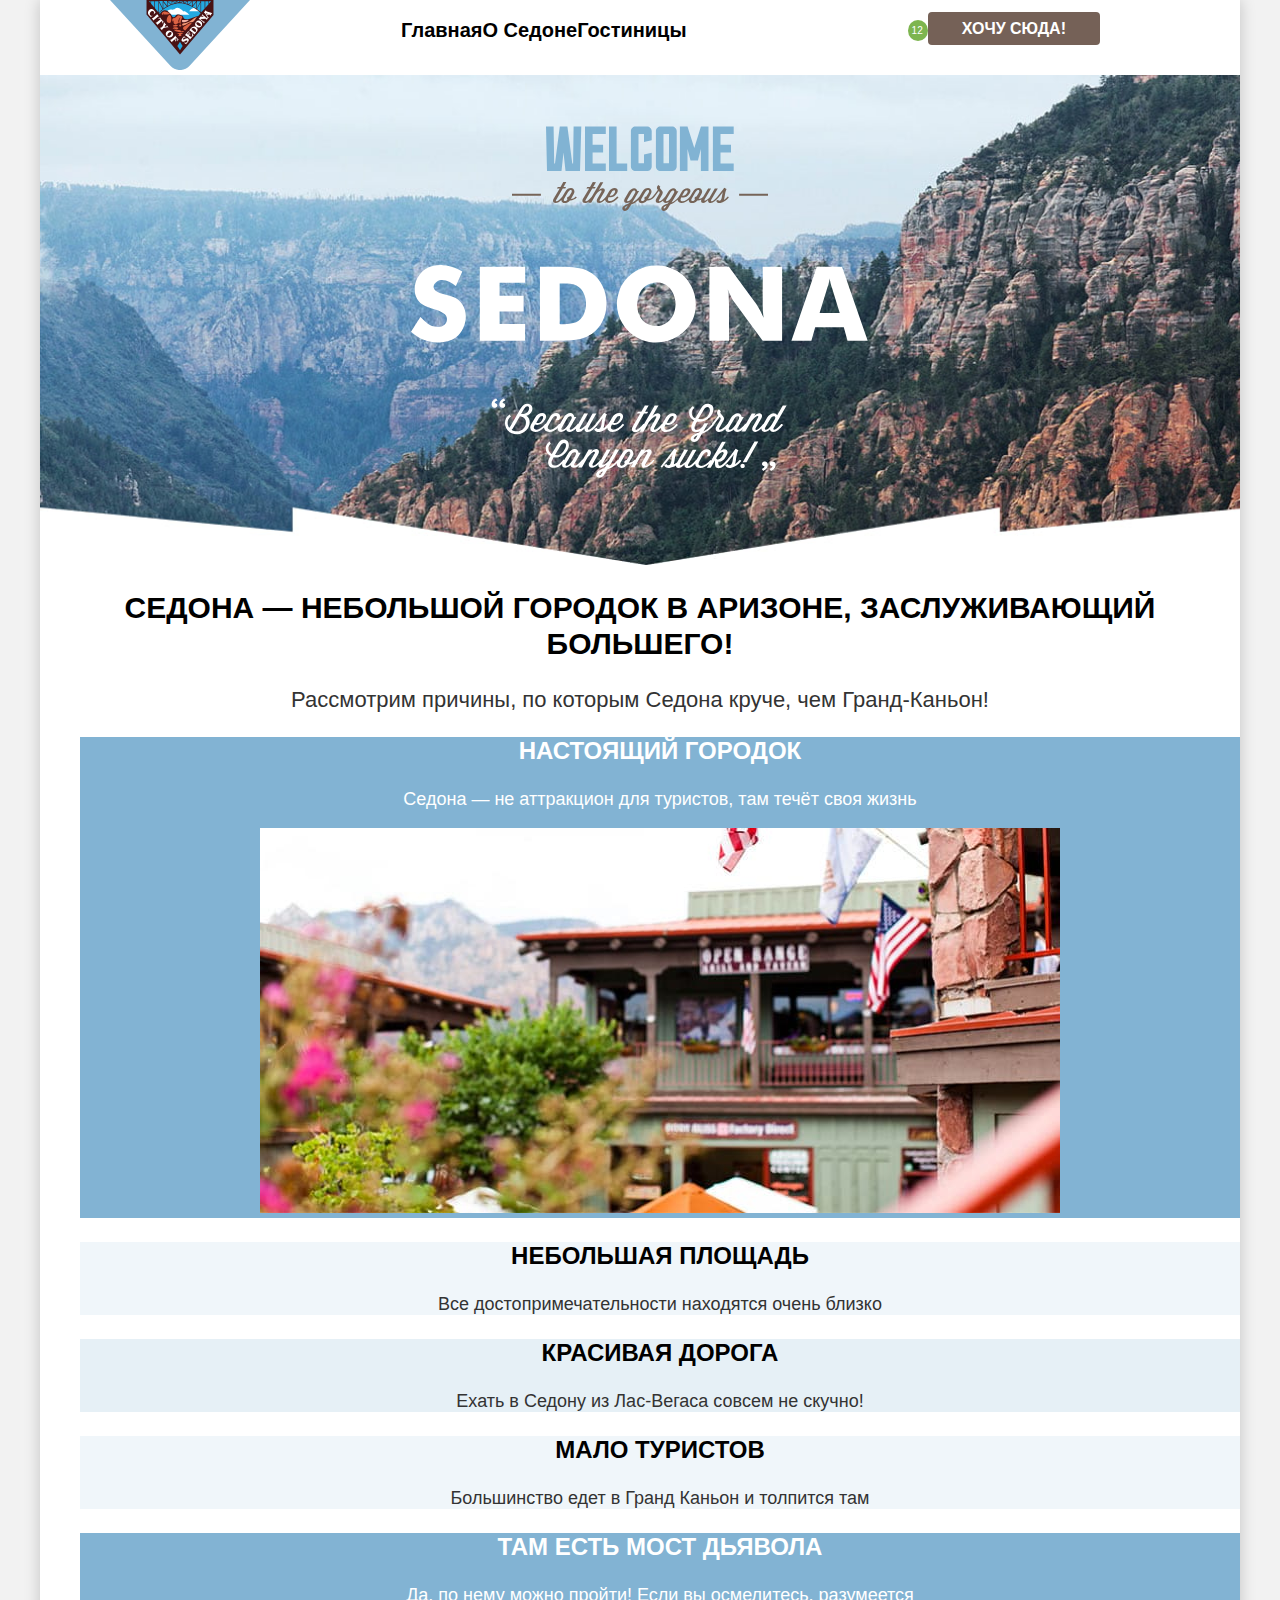
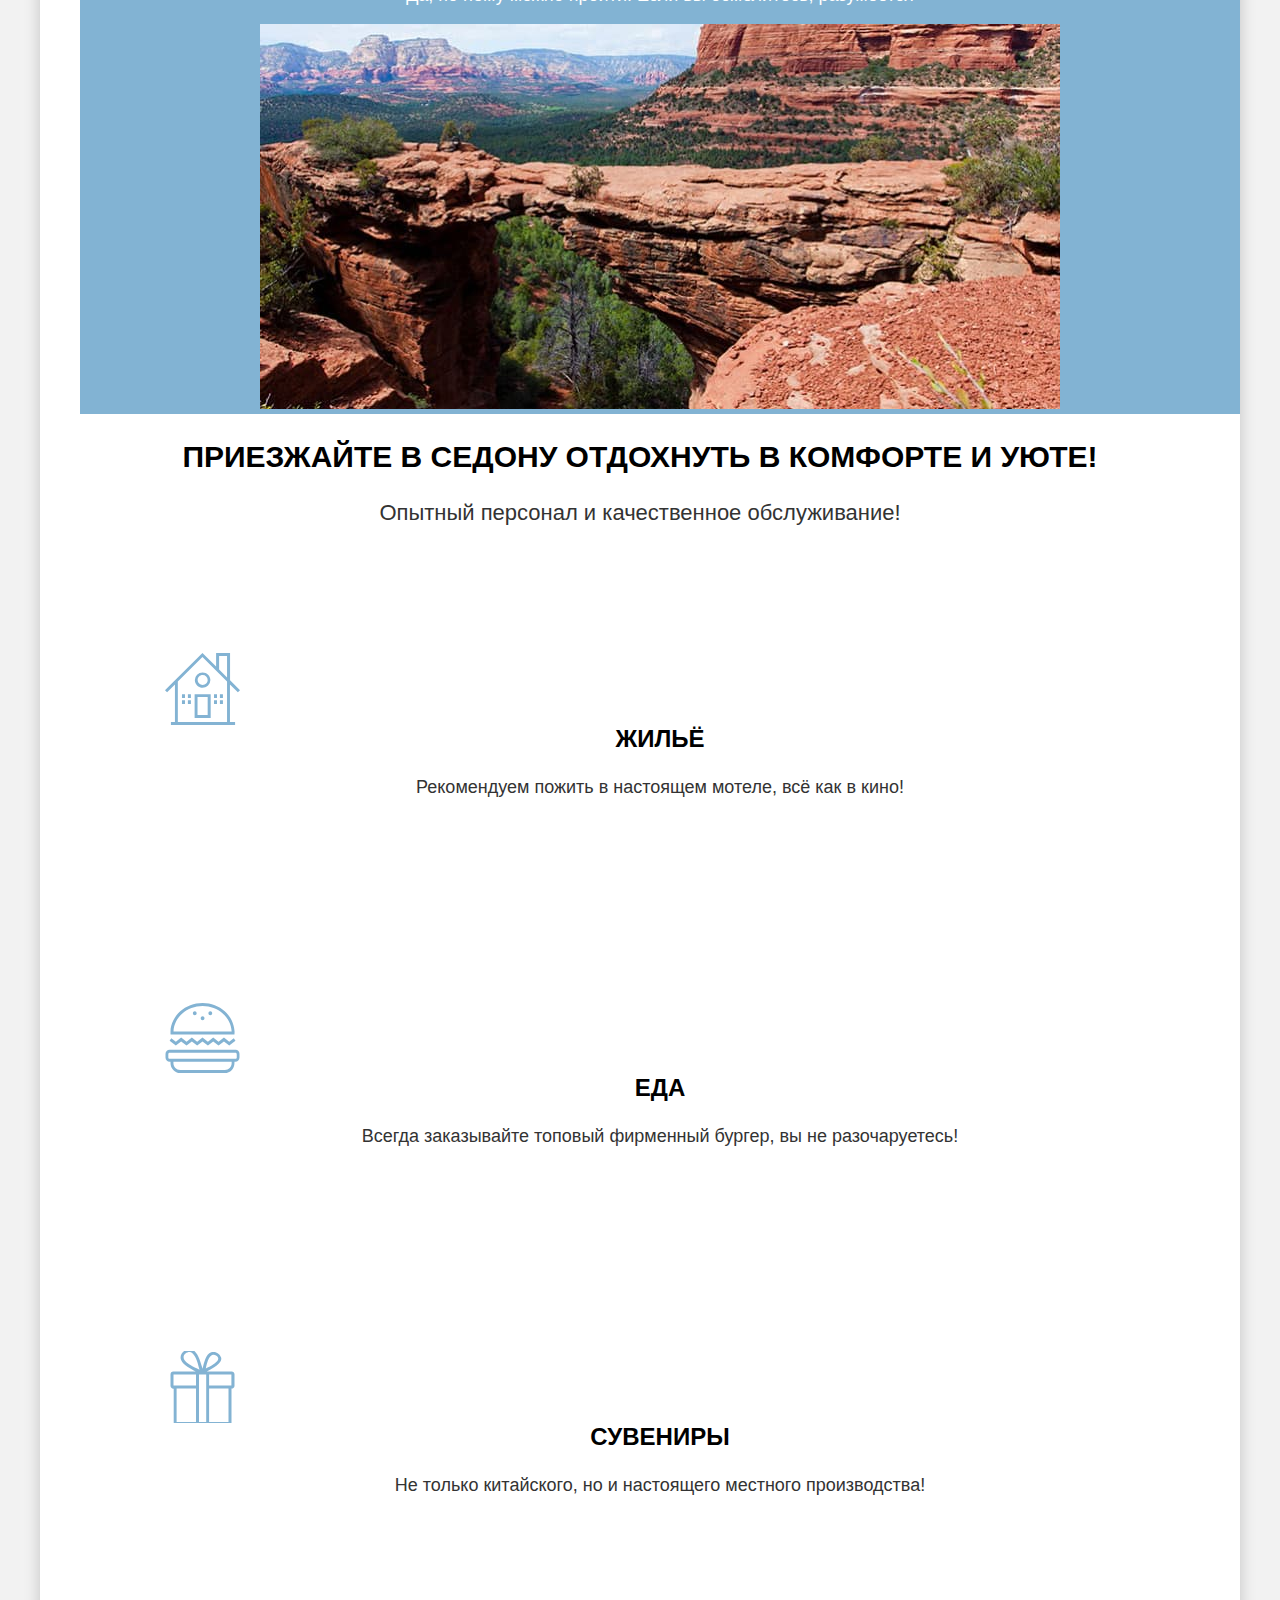
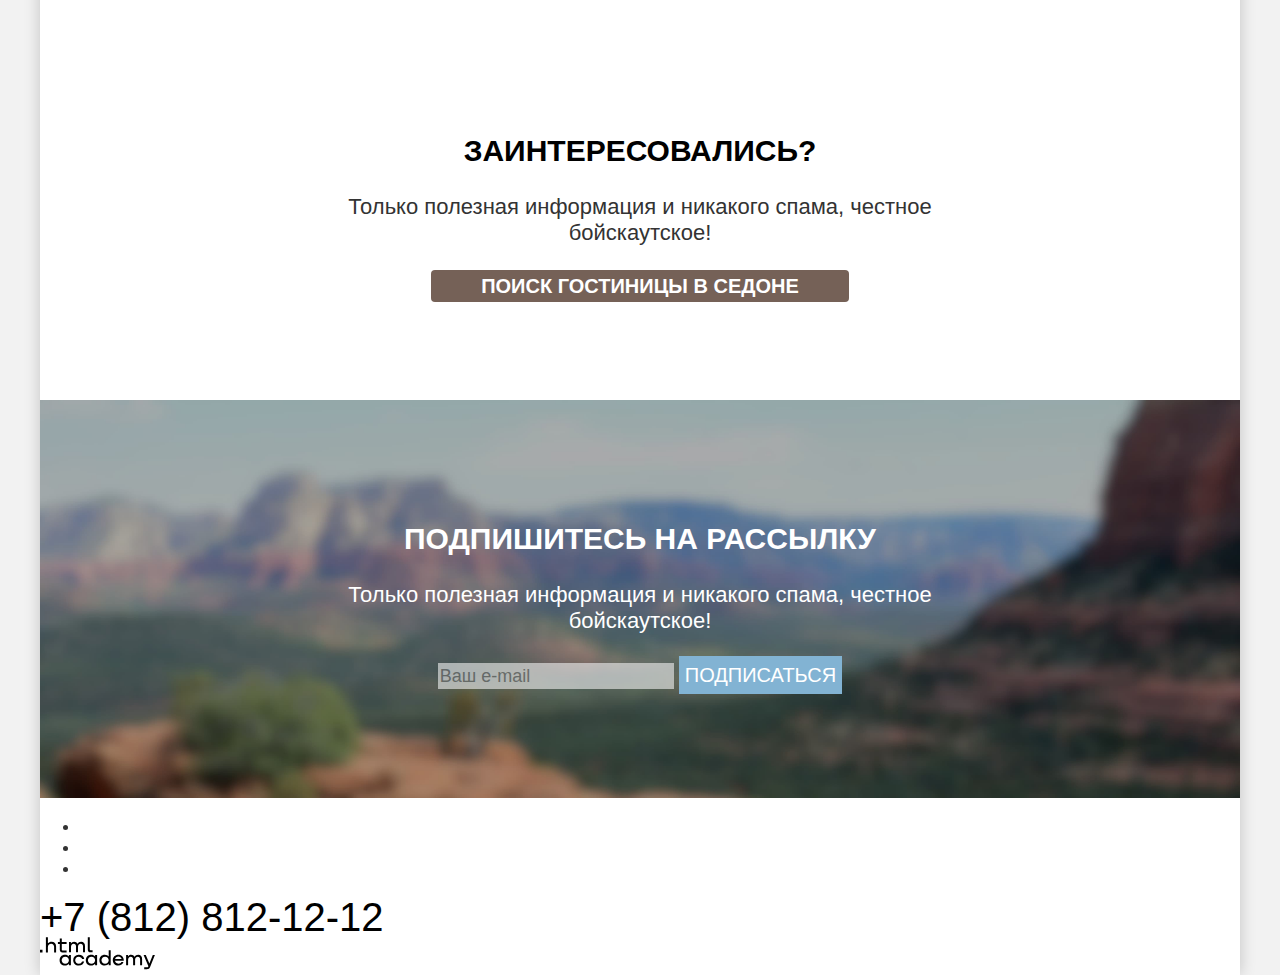
==== index.html @ 61fc0190 "Исправление ошибок css" ====
<!DOCTYPE html>
<html lang="ru">

  <head>
    <meta charset="UTF-8">
    <title>Седона-город в Аризоне</title>
    <link rel="stylesheet" href="styles/styles.css">
  </head>

  <body>
    <div class="container">
      <header class="page-header">
        <a class="page-header__logo logo" href="index.html" aria-current="page">
          <img src="images/logo.svg" width="140" height="70" alt="Логотип Седоны.">
        </a>
        <nav class="page-header__navigation navigation">
          <ul class="navigation__list">
            <li class="navigation__item">
              <a class="navigation__link navigation__link--active" href="index.html" aria-current="page">Главная</a>
            </li>
            <li class="navigation__item">
              <a class="navigation__link" href="#">О Седоне</a>
            </li>
            <li class="navigation__item">
              <a class="navigation__link" href="catalog.html">Гостиницы</a>
            </li>
          </ul>
        </nav>
        <ul class="page-header__users-menu users-menu ">
          <li class="users-menu__item">
            <a class="users-menu__link-search" href="#">
              <span class="visually-hidden">Поиск</span>
            </a>
          </li>
          <li class="users-menu__item">
            <a class="users-menu__favourites-link favourites-link" href="#">
              <span class="visually-hidden">Объектов добавлено в избранное</span>
              <span class="favourites-link__text">12</span>
            </a>
          </li>
          <li class="users-menu__item">
            <a class="users-menu__link" href="#">Хочу сюда!</a>
          </li>
        </ul>
      </header>
      <main class="main-page main-container">
        <section class="main-page__hero hero">
          <h1 class="visually-hidden">Добро пожаловать в прекрасную Седону</h1>
          <img class="hero__img" src="images/hero.svg" width="458" height="352" alt="Седона круче, чем Гранд-Каньон.">
        </section>
        <section class="main-page__advantages advantages">
          <h2 class="advantages__title">Седона — небольшой городок в Аризоне, заслуживающий большего!</h2>
          <p class="advantages__text">Рассмотрим причины, по которым Седона круче, чем Гранд-Каньон!</p>
          <ul class="advantages__list">
            <li class="advantages__item advantages__item--city">
              <h3 class="advantages__sub-title advantages__sub-title--color">Настоящий городок</h3>
              <p class="advantages__description advantages__description--color">Седона — не аттракцион для туристов, там
                течёт своя жизнь</p>
              <img class="advantages__photo" src="images/advantages-photo-1.jpg" width="800" height="385"
                alt="Городок Седона.">
            </li>
            <li class="advantages__item advantages__item--area">
              <h3 class="advantages__sub-title">Небольшая площадь</h3>
              <p class="advantages__description">Все достопримечательности находятся очень близко</p>
            </li>
            <li class="advantages__item advantages__item--road">
              <h3 class="advantages__sub-title">Красивая дорога</h3>
              <p class="advantages__description">Ехать в Седону из Лас-Вегаса совсем не скучно!</p>
            </li>
            <li class="advantages__item advantages__item--tourists">
              <h3 class="advantages__sub-title">Мало туристов</h3>
              <p class="advantages__description">Большинство едет в Гранд Каньон и толпится там</p>
            </li>
            <li class="advantages__item advantages__item--bridge">
              <h3 class="advantages__sub-title advantages__sub-title--color">Там есть мост дьявола</h3>
              <p class="advantages__description advantages__description--color">Да, по нему можно пройти! Если вы
                осмелитесь, разумеется</p>
              <img class="advantages__photo" src="images/advantages-photo-2.jpg" width="800" height="385"
                alt="Природный горный мост над коньоном.">
            </li>
          </ul>
        </section>
        <section class="main-page__service service">
          <h2 class="service__title">Приезжайте в Седону отдохнуть в комфорте и уюте!</h2>
          <p class="service__text">Опытный персонал и качественное обслуживание!</p>
          <ul class="service__list">
            <li class="service__item">
              <h3 class="service__sub-title service__sub-title--house">Жильё</h3>
              <p class="service__description">Рекомендуем пожить в настоящем мотеле, всё как в кино!</p>
            </li>
            <li class="service__item">
              <h3 class="service__sub-title service__sub-title--food">Еда</h3>
              <p class="service__description">Всегда заказывайте топовый фирменный бургер, вы не разочаруетесь!</p>
            </li>
            <li class="service__item">
              <h3 class="service__sub-title service__sub-title--souvenir">Сувениры</h3>
              <p class="service__description">Не только китайского, но и настоящего местного производства!</p>
            </li>
          </ul>
        </section>
        <section class="main-page__booking-hotel booking-hotel">
          <h2 class="booking-hotel__title">Заинтересовались?</h2>
          <p class="booking-hotel__text">Только полезная информация и никакого спама, честное бойскаутское!</p>
          <a class="booking-hotel__link" href="#">Поиск гостиницы в седоне</a>
        </section>
        <section class="main-page__subscribe subscribe">
          <h2 class="subscribe__title">Подпишитесь на рассылку</h2>
          <p class="subscribe__text">Только полезная информация и никакого спама, честное бойскаутское!</p>
          <form class="subscribe__form" action="https://echo.htmlacademy.ru/" method="post">
            <label class=" visually-hidden subscribe__label" for="subscribe">Ваш e-mail:</label>
            <input class="subscribe__input" id="subscribe" name="subscribe" type="text" placeholder="Ваш e-mail"
              required>
            <button class="subscribe__button" type="submit">Подписаться</button>
        </section>
      </main>

      <footer class="page-footer">
        <section class="page-footer__socials socials">
          <h2 class="visually-hidden">Социальные сети</h2>
          <ul class="socials__list">
            <li class="socials__item">
              <a class="socials__link socials__link--vkontakte" href="https://vk.com/htmlacademy">
                <span class="visually-hidden">Vkontakte</span>
              </a>
            </li>
            <li class=" socials__item">
              <a class="socials__link socials__link--telegram" href="https://t.me/htmlacademy">
                <span class="visually-hidden">Telegram</span>
              </a>
            </li>
            <li class="socials__item">
              <a class="socials__link socials__link--youtube" href="https://www.youtube.com/user/htmlacademyru">
                <span class="visually-hidden">Youtube</span>
              </a>
            </li>
          </ul>
        </section>
        <section class="page-footer__contacts contacts">
          <h2 class="visually-hidden">Контакты</h2>
          <a class="contacts__phone" href="tel:+78128121212">+7 (812) 812-12-12</a>
        </section>
        <section class="page-footer__copyright copyright">
          <h2 class="visually-hidden">Копирайт HTML Academy</h2>
          <a class="copyright__logo-link" href="https://htmlacademy.ru/">
            <img class="copyright__logo" src="images/logo-html-academy.svg" width="115" height="33" alt="HTML Academy.">
          </a>
        </section>
      </footer>
    </div>
  </body>

</html>
---- styles/styles.css ----
@font-face {
  font-family:"PT Sans" ;
  font-style: normal;
  font-weight: 400;
  src: url("../fonts/ptsans-400.woff2") format("woff2");
  font-display: swap;
}
@font-face {
  font-family:"PT Sans" ;
  font-style: normal;
  font-weight: 700;
  src: url("../fonts/ptsans-700.woff2") format("woff2");
  font-display: swap;
}
:root {
  --main-font:"PT Sans", sans-serif;
}
html {
  height: 100%;
}
body{
  font-family: var(--main-font);
  font-size: 18px;
  line-height: 21px;
  color: #333333;
  background-color: #F2F2F2;
  margin: 0;
  display: flex;
  flex-direction: column;
  min-height: 100%;

}
.container {
  width: 1200px;
  margin: 0 auto;
  background-color: #FFFFFF;
  box-shadow: 0 0 15px rgba(0, 0, 0, 0.2);
}
.visually-hidden {
  position: absolute;
  width: 1px;
  height: 1px;
  margin: -1px;
  border: 0;
  padding: 0;
  clip: rect(0 0 0 0);
  overflow: hidden;
}
/* header */
.page-header{
  display: flex;
  justify-content: space-between;
  margin-right: 70px;
  margin-left: 70px;


}
.navigation__list{
  list-style: none;
  display: flex;
  margin-right: 70px;
}
.navigation__link{
  font-size: 20px;
  line-height: 24px;
  font-weight: 700;
  color: #000000;
  text-decoration: none;
}
.users-menu{
  list-style: none;
  display: flex;
  margin-right: 70px;
}
.favourites-link{
  font-weight: 400;
  font-size: 10px;
  line-height: 10px;
  color: #FFFFFF;
  background-color: #7DB54F;
  border-radius: 50%;
  text-decoration: none;
  padding: 5px 5px 5px 4px;
}
.users-menu__link{
  font-weight: 700;
  font-size: 16px;
  line-height: 20px;
  text-transform: uppercase;
  text-decoration: none;
  color:#FFFFFF ;
  background: #756157;
  border-radius: 4px;
text-align: center;
  padding: 8px 34px;
}
/* main */
/* не уверенна что нужен этот класс, возможно логичнее все main( на главной и каталоге) объеденить в один класс */
.main-page{
  text-align: center;
}
.main-container {
  flex-grow: 1;
}
/* section:hero */
.hero{
  background-image: url("../images/hero-background.jpg");
  background-repeat: no-repeat;
  background-color:#4595ca;
  background-size: cover;
  padding: 51px 0 82px 0;
  /* на всех фоновых картинках Николай обьяснял, что нужно ставить backgroun-color, чтоб при отключении ccs был видет текст. Но при этом фон выходит за приделы картинки, думаю дальше это можно исправить))
  background-color: #82B3D3;
  margin-bottom: 0; */
}
/* section-advantages */
.advantages__title{
  font-weight: 700;
  font-size: 30px;
  line-height: 36px;
  color: #000000;
  text-transform: uppercase;
}
.advantages__text{
  font-weight: 400;
  font-size: 22px;
  line-height: 26px;
}
.advantages__list{
  list-style: none;
}
.advantages__item--city{
  color: #FFFFFF;
  background-color: #82B3D3;
}
.advantages__item--area{
  background-color:rgba(131, 179, 211, 0.12);
}
.advantages__item--road{
  background-color:rgba(131, 179, 211, 0.2);
}
.advantages__item--tourists{
  background-color: rgba(131, 179, 211, 0.12);
}
.advantages__item--bridge{
  color: #FFFFFF;
  background-color: #82B3D3;
}
.advantages__sub-title{
  font-weight: 700;
  font-size: 24px;
  line-height: 28px;
  color: #000000;
  text-transform: uppercase;
}
.advantages__sub-title--color{
  color: #FFFFFF;
}

.advantages__description--color{
  color: #FFFFFF;
}
/* section-service */
.service__title{
  font-weight: 700;
  font-size: 30px;
  line-height: 36px;
  text-transform: uppercase;
  color: #000000;
}
.service__text{
  font-size: 22px;
  line-height: 26px;
  color: #333333;
}
.service__list{
  list-style: none;
}
.service__item{
  padding: 81px 85px 81px 85px;
}
.service__sub-title{
  font-weight: 700;
  font-size: 24px;
  line-height: 28px;
  text-transform: uppercase;
  color: #000000;
}
.service__sub-title--house::before{
  content: "";
  display: block;
  width: 75px;
  height: 72px;
  background-image: url("../images/service-house.svg");
  background-repeat: no-repeat;
  background-position: center;
}
.service__sub-title--food::before{
  content: "";
  display: block;
  width: 75px;
  height: 72px;
  background-image: url("../images/service-food.svg");
  background-repeat: no-repeat;
  background-position: center;
}
.service__sub-title--souvenir::before{
  content: "";
  display: block;
  width: 75px;
  height: 72px;
  background-image: url("../images/service-souvenir.svg");
  background-repeat: no-repeat;
  background-position: center;
}
/* section-booking-hotel */
.booking-hotel{
  padding: 96px 304px;
}
.booking-hotel__title{
  font-weight: 700;
  font-size: 30px;
  line-height: 36px;
  text-transform: uppercase;
  color: #000000;
}
.booking-hotel__text{
  font-size: 22px;
  line-height: 26px;
}
.booking-hotel__link{
  font-weight: 700;
  font-size: 20px;
  line-height: 36px;
  text-transform: uppercase;
  text-decoration: none;
  text-align: center;
  color: #FFFFFF;
  background-color: #756157;
  border-radius: 4px;
  padding: 5px 50px;
}
/* section-subscribe */
.subscribe{
  background-image: url("../images/subsribe.jpg");
  padding: 96px 258px 104px 258px;
  background-size: 100% auto;
  background-color: #82B3D3;
}
.subscribe__title{
font-weight: 700;
font-size: 30px;
line-height: 36px;
text-transform: uppercase;
color: #FFFFFF;
}
.subscribe__text{
font-size: 22px;
line-height: 26px;
color: #FFFFFF;
}
.subscribe__input{
  font-family: inherit;
  font-size: 18px;
  line-height: 24px;
  color: #000000;
  opacity: 60%;
  background-color:#F2F2F2;
  border: 0;
}
.subscribe__button{
  font-family: inherit;
  font-style: 700;
  font-size: 20px;
  line-height: 36px;
  text-transform: uppercase;
  text-align: center;
  color: #FFFFFF;
  background-color: #82B3D3;
  border: 0;
}
 /* footer  */
.contacts__phone{
  font-size: 40px;
  line-height: 40px;
  text-transform: uppercase;
  color: #000000;
  text-decoration: none;
}
/* Catalog section-filters-hotels */
.filters-hotels{
  background-image: url("../images/filters-hotels-background.jpg");
  background-repeat: no-repeat;
  background-color: #82B3D3;
  background-size: cover;
}
.filters-hotels__title{
  font-weight: 700;
  font-size: 60px;
  line-height: 78px;
  color: #FFFFFF;
}
.breadcrumbs__link{
  font-size: 16px;
  text-decoration: none;
  color: #FFFFFF;
}
/* section-filters-hotels */
.filters__title{
  font-size: 20px;
  line-height: 24px;
  color: #FFFFFF;
}
.filters__list{
  list-style: none;
}
.filters__item{
  line-height: 23px;
  color: #FFFFFF;
}
.filters__label{
  font-size: 18px;
  line-height: 24px;
  color: #000000;
}
.filters__input{
  font-family: inherit;
  font-weight: 700;
  font-size: 18px;
  line-height: 24px;
  color:  #000000;
}
.filters__button{
  font-family: inherit;
  font-weight: 700;
  font-size: 16px;
  line-height: 20px;
  color: #FFFFFF;
  background-color: #82B3D3;
  border-radius: 4px;
  padding: 8px 50px;
  border: 0;
  text-align: center;
  text-transform: uppercase;
}
.filters__button--reset{
  background-color: transparent;
}
/* section-catalog-hotels */
.catalog-hotels__title{
  font-weight: 700;
  font-size: 30px;
  line-height: 36px;
  color: #000000;
}
.sorting__select{
  font-family: inherit;
  font-weight: 400;
  font-size: 18px;
  line-height: 21px;
  color: #333333;
  padding: 14px 20px;
  border: 2px solid #E5E5E5;
  border-radius: 4px;
}
.list-hotels{
  list-style: none;
}
.list-hotels__link{
  font-weight: 700;
  font-size: 24px;
  line-height: 28px;
  color: #000000;
  text-decoration: none;
}
.list-hotels__detailed{
  font-weight: 700;
  font-size: 16px;
  line-height: 20px;
  text-align: center;
  text-transform: uppercase;
  text-decoration: none;
  color: #FFFFFF;
  background-color: #756157;
  border-radius: 4px;
  padding: 8px 26px;
  border: 0;
}
.list-hotels__favourites{
  font-weight: 700;
  font-size: 16px;
  line-height: 20px;
  text-align: center;
  text-transform: uppercase;
  color: #FFFFFF;
  background-color: #82B3D3;
  border-radius: 4px;
  padding: 8px 20px;
  border: 0;
}
.list-hotels__rating{
  font-size: 16px;
  line-height: 20px;
  text-transform: uppercase;

}
.list-hotels__favourites--contrast{
  background: #7DB54F;
}
/* ul-pagination  */
.pagination{
  list-style: none;
}
.pagination__link{
  font-weight: 700;
  font-size: 20px;
  line-height: 36px;
  text-transform: uppercase;
  text-decoration: none;
  color: #FFFFFF;
  background-color: #82B3D3;
  border-radius: 4px;
}
.pagination__link--active{
  color: #000000;
  background-color: #F2F2F2;
}
.pagination__link--dot{
  color: #000000;
  background-color: #F2F2F2;
}
/* section subscribe*/
.subscribe--catalog{
  background-color: #FFFFFF;
  background-image: none;
  text-align: center;
}
.subscribe__title--catalog{
  font-weight: 700;
  font-size: 30px;
  line-height: 36px;
  color: #000000;
}
.subscribe__text--catalog{
  font-size: 22px;
  line-height: 26px;
  color: #333333;
}
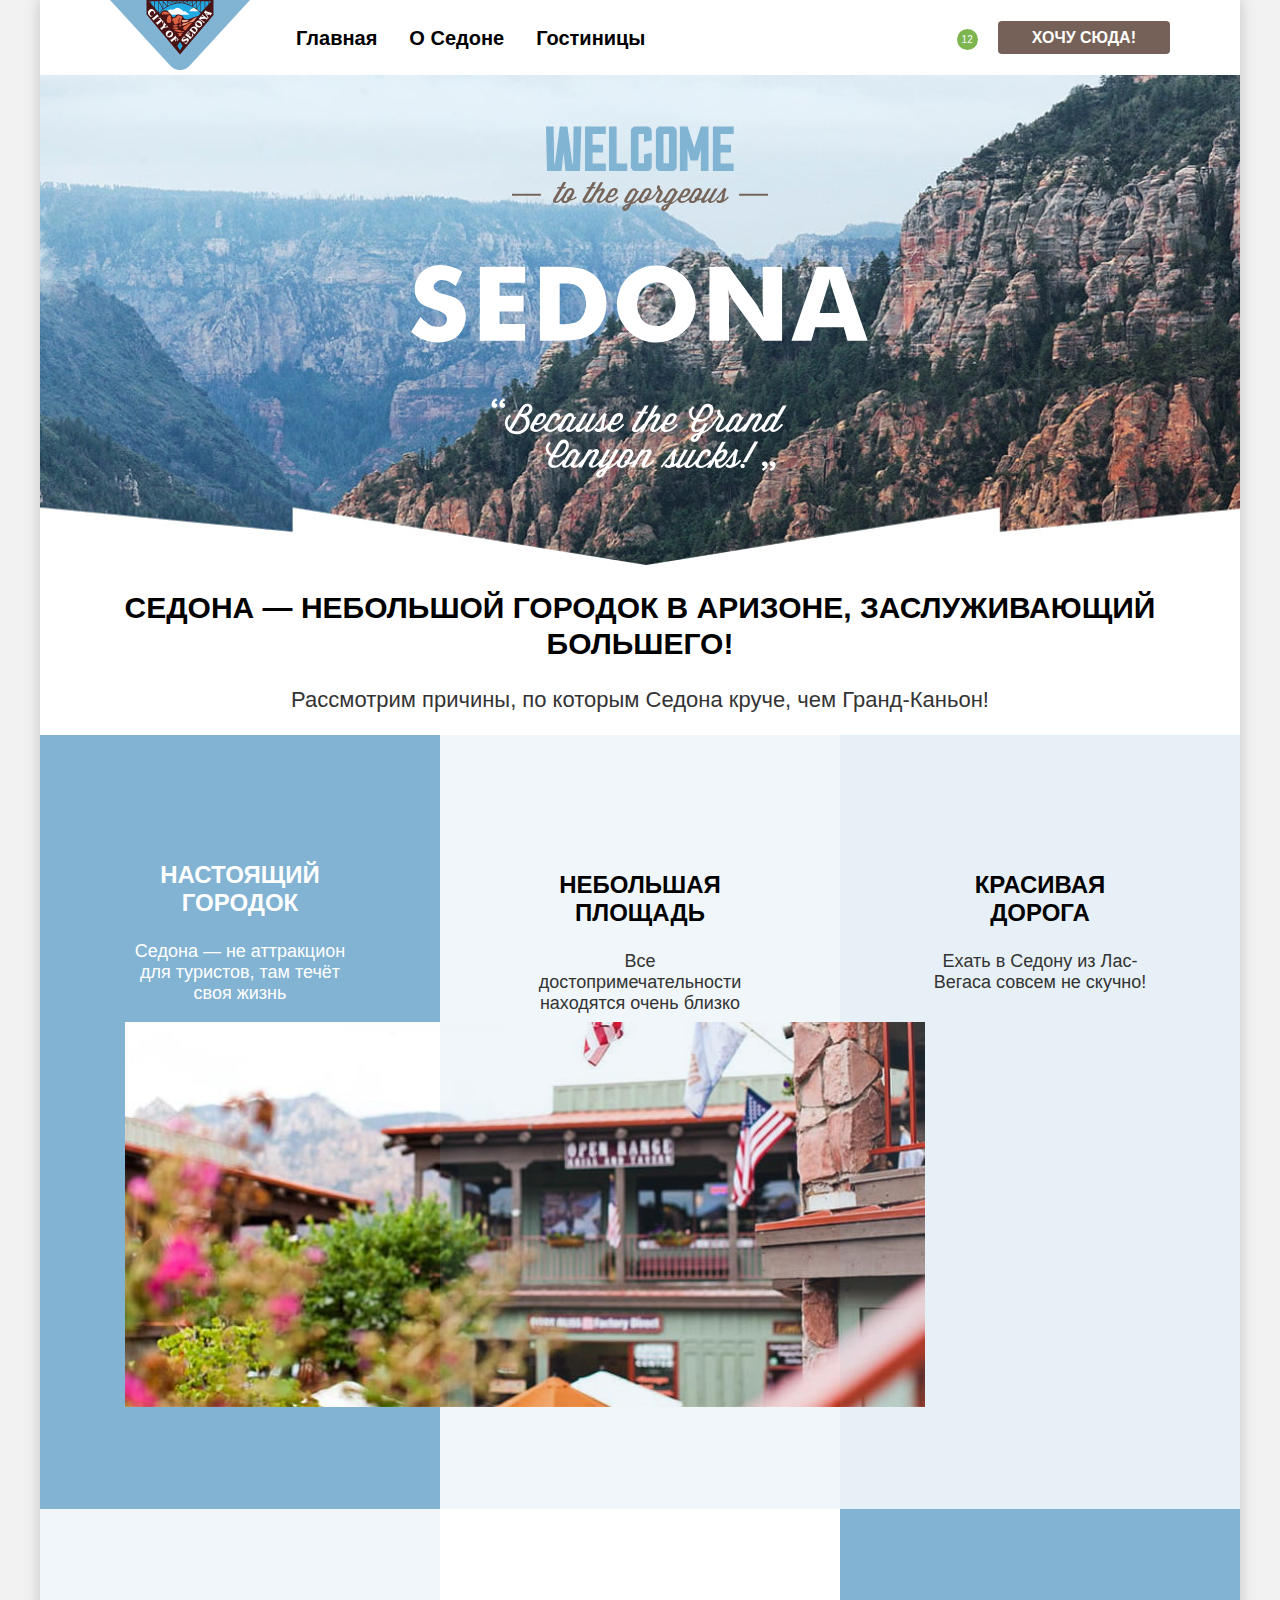
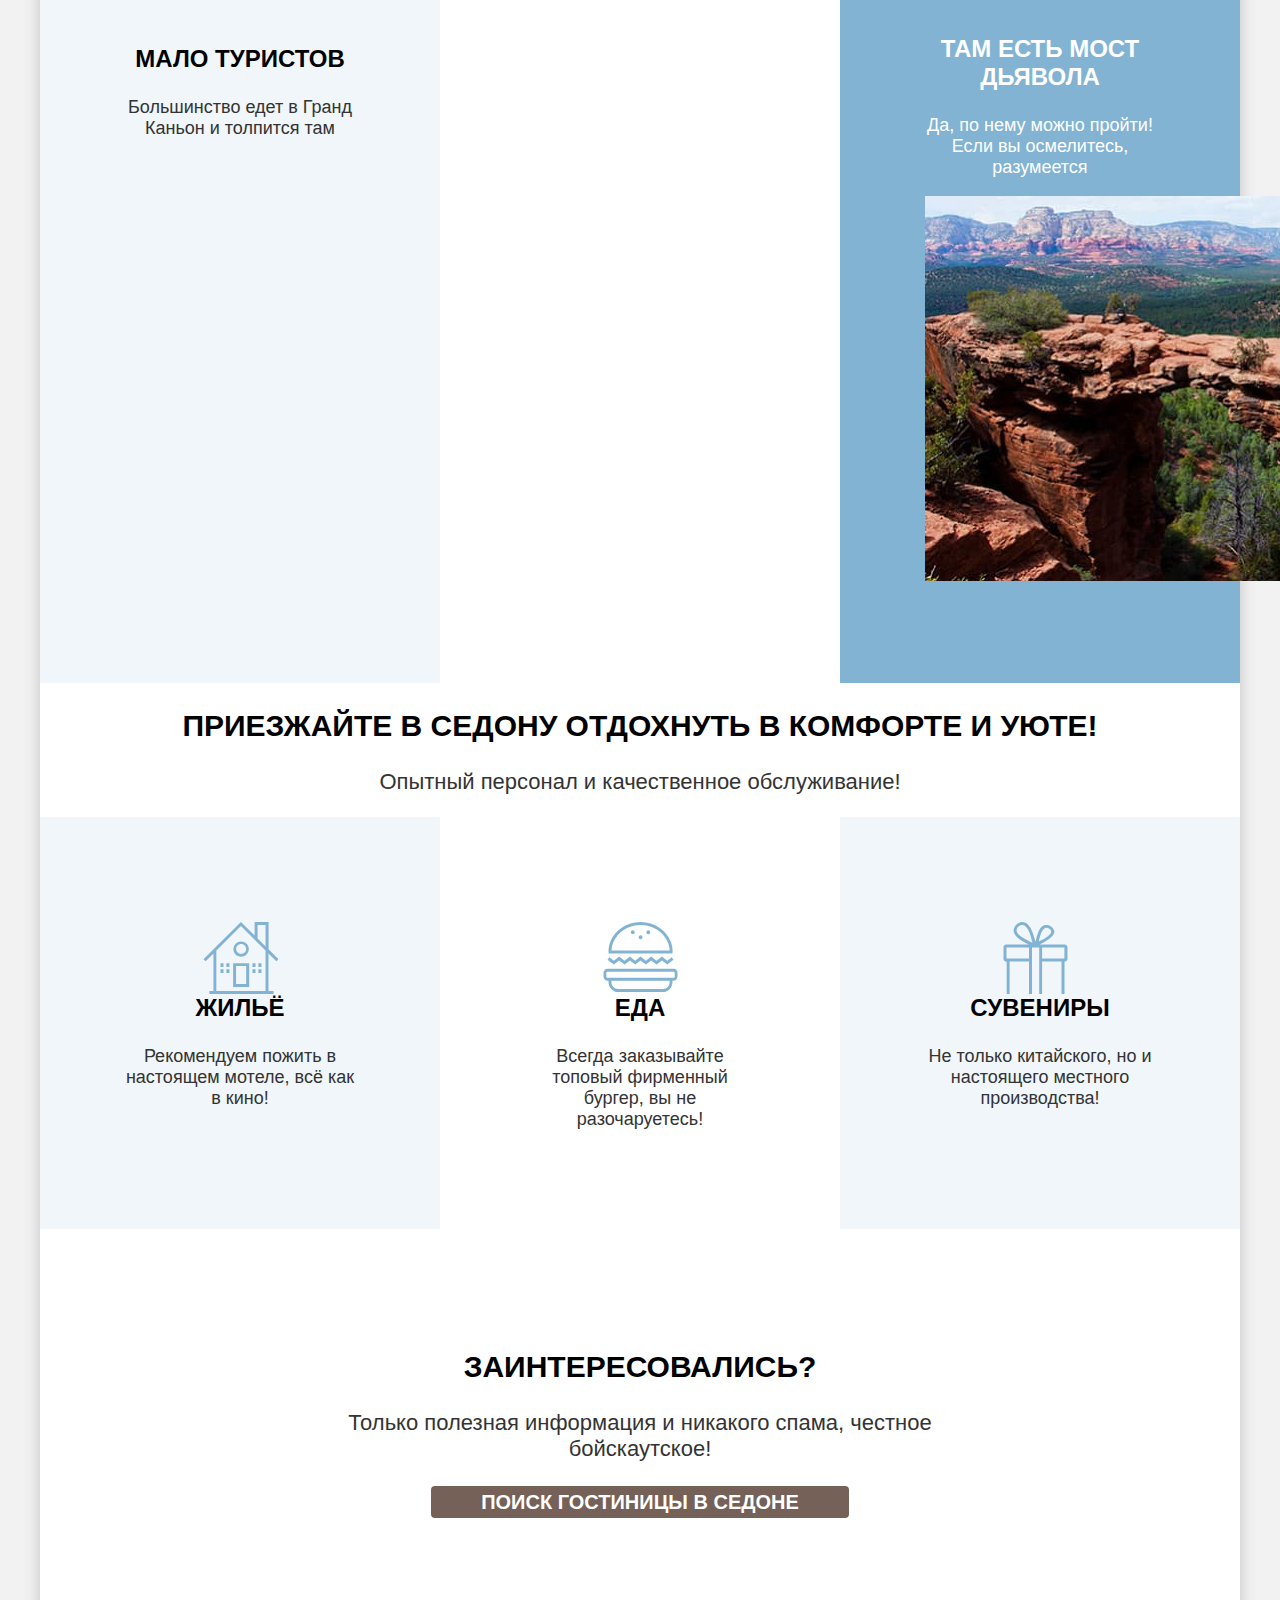
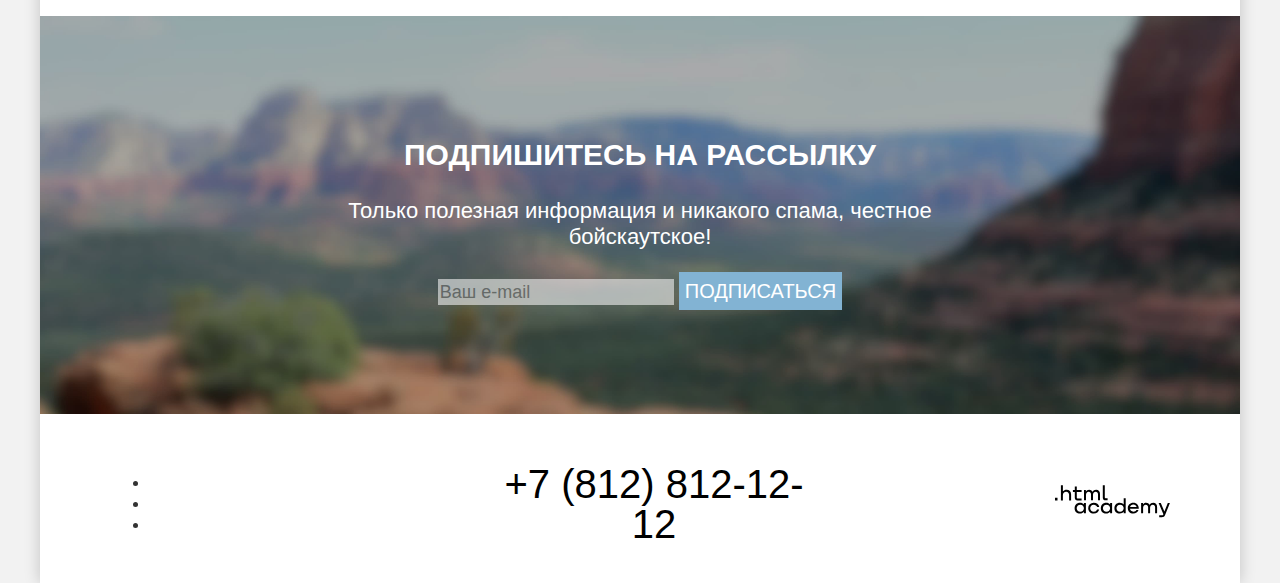
==== commit 557e9f20: "Добавление флекс элементов" ====
--- a/index.html
+++ b/index.html
@@ -88,7 +88,7 @@
               <h3 class="service__sub-title service__sub-title--house">Жильё</h3>
               <p class="service__description">Рекомендуем пожить в настоящем мотеле, всё как в кино!</p>
             </li>
-            <li class="service__item">
+            <li class="service__item service__item--food">
               <h3 class="service__sub-title service__sub-title--food">Еда</h3>
               <p class="service__description">Всегда заказывайте топовый фирменный бургер, вы не разочаруетесь!</p>
             </li>
@@ -115,36 +115,39 @@
       </main>
 
       <footer class="page-footer">
-        <section class="page-footer__socials socials">
-          <h2 class="visually-hidden">Социальные сети</h2>
-          <ul class="socials__list">
-            <li class="socials__item">
-              <a class="socials__link socials__link--vkontakte" href="https://vk.com/htmlacademy">
-                <span class="visually-hidden">Vkontakte</span>
-              </a>
-            </li>
-            <li class=" socials__item">
-              <a class="socials__link socials__link--telegram" href="https://t.me/htmlacademy">
-                <span class="visually-hidden">Telegram</span>
-              </a>
-            </li>
-            <li class="socials__item">
-              <a class="socials__link socials__link--youtube" href="https://www.youtube.com/user/htmlacademyru">
-                <span class="visually-hidden">Youtube</span>
-              </a>
-            </li>
-          </ul>
-        </section>
-        <section class="page-footer__contacts contacts">
-          <h2 class="visually-hidden">Контакты</h2>
-          <a class="contacts__phone" href="tel:+78128121212">+7 (812) 812-12-12</a>
-        </section>
-        <section class="page-footer__copyright copyright">
-          <h2 class="visually-hidden">Копирайт HTML Academy</h2>
-          <a class="copyright__logo-link" href="https://htmlacademy.ru/">
-            <img class="copyright__logo" src="images/logo-html-academy.svg" width="115" height="33" alt="HTML Academy.">
-          </a>
-        </section>
+        <div class="page-footer__container">
+          <section class="page-footer__socials socials">
+            <h2 class="visually-hidden">Социальные сети</h2>
+            <ul class="socials__list">
+              <li class="socials__item">
+                <a class="socials__link socials__link--vkontakte" href="https://vk.com/htmlacademy">
+                  <span class="visually-hidden">Vkontakte</span>
+                </a>
+              </li>
+              <li class=" socials__item">
+                <a class="socials__link socials__link--telegram" href="https://t.me/htmlacademy">
+                  <span class="visually-hidden">Telegram</span>
+                </a>
+              </li>
+              <li class="socials__item">
+                <a class="socials__link socials__link--youtube" href="https://www.youtube.com/user/htmlacademyru">
+                  <span class="visually-hidden">Youtube</span>
+                </a>
+              </li>
+            </ul>
+          </section>
+          <section class="page-footer__contacts contacts">
+            <h2 class="visually-hidden">Контакты</h2>
+            <a class="contacts__phone" href="tel:+78128121212">+7 (812) 812-12-12</a>
+          </section>
+          <section class="page-footer__copyright copyright">
+            <h2 class="visually-hidden">Копирайт HTML Academy</h2>
+            <a class="copyright__logo-link" href="https://htmlacademy.ru/">
+              <img class="copyright__logo" src="images/logo-html-academy.svg" width="115" height="33"
+                alt="HTML Academy.">
+            </a>
+          </section>
+        </div>
       </footer>
     </div>
   </body>
--- a/styles/styles.css
+++ b/styles/styles.css
@@ -18,19 +18,25 @@
 html {
   height: 100%;
 }
+*,
+*::before,
+*::after {
+  box-sizing: border-box;
+}
 body{
+
+  height: 100%;
   font-family: var(--main-font);
   font-size: 18px;
   line-height: 21px;
   color: #333333;
   background-color: #F2F2F2;
   margin: 0;
+}
+.container{
   display: flex;
   flex-direction: column;
   min-height: 100%;
-
-}
-.container {
   width: 1200px;
   margin: 0 auto;
   background-color: #FFFFFF;
@@ -49,16 +55,22 @@
 /* header */
 .page-header{
   display: flex;
-  justify-content: space-between;
-  margin-right: 70px;
-  margin-left: 70px;
+  align-items: center;
+  padding-right: 70px;
+  padding-left: 70px;
 
 
 }
 .navigation__list{
   list-style: none;
   display: flex;
-  margin-right: 70px;
+  width: 450px;
+  margin: 0;
+  padding: 0;
+  margin-right: auto;
+  margin-left: 30px;
+
+
 }
 .navigation__link{
   font-size: 20px;
@@ -66,11 +78,15 @@
   font-weight: 700;
   color: #000000;
   text-decoration: none;
+  padding: 20px 16px;
+  width: 100px;
 }
 .users-menu{
   list-style: none;
   display: flex;
-  margin-right: 70px;
+  max-width: 310px;
+  margin-left: auto;
+
 }
 .favourites-link{
   font-weight: 400;
@@ -80,7 +96,8 @@
   background-color: #7DB54F;
   border-radius: 50%;
   text-decoration: none;
-  padding: 5px 5px 5px 4px;
+  padding: 5px;
+  margin-right: 20px;
 }
 .users-menu__link{
   font-weight: 700;
@@ -91,29 +108,46 @@
   color:#FFFFFF ;
   background: #756157;
   border-radius: 4px;
-text-align: center;
+  text-align: center;
   padding: 8px 34px;
 }
 /* main */
-/* не уверенна что нужен этот класс, возможно логичнее все main( на главной и каталоге) объеденить в один класс */
 .main-page{
   text-align: center;
+
 }
 .main-container {
+  margin: 0 auto;
   flex-grow: 1;
 }
 /* section:hero */
 .hero{
+  text-align: center;
   background-image: url("../images/hero-background.jpg");
   background-repeat: no-repeat;
   background-color:#4595ca;
   background-size: cover;
   padding: 51px 0 82px 0;
+
   /* на всех фоновых картинках Николай обьяснял, что нужно ставить backgroun-color, чтоб при отключении ccs был видет текст. Но при этом фон выходит за приделы картинки, думаю дальше это можно исправить))
   background-color: #82B3D3;
   margin-bottom: 0; */
 }
 /* section-advantages */
+.advantages__list{
+  display: flex;
+  justify-content: space-between;
+  flex-wrap: wrap;
+  list-style: none;
+  padding: 0;
+  margin: 0;
+
+}
+.advantages__item{
+width: 400px;
+min-height: 385px;
+padding: 112.5px 85px;
+}
 .advantages__title{
   font-weight: 700;
   font-size: 30px;
@@ -126,12 +160,16 @@
   font-size: 22px;
   line-height: 26px;
 }
-.advantages__list{
-  list-style: none;
+.advantages__photo{
+  vertical-align: middle;
+
 }
 .advantages__item--city{
   color: #FFFFFF;
   background-color: #82B3D3;
+  padding: 102px 85px;
+
+
 }
 .advantages__item--area{
   background-color:rgba(131, 179, 211, 0.12);
@@ -145,6 +183,8 @@
 .advantages__item--bridge{
   color: #FFFFFF;
   background-color: #82B3D3;
+  padding: 102px 85px;
+
 }
 .advantages__sub-title{
   font-weight: 700;
@@ -161,6 +201,9 @@
   color: #FFFFFF;
 }
 /* section-service */
+.service{
+  width: 1200px;
+}
 .service__title{
   font-weight: 700;
   font-size: 30px;
@@ -174,10 +217,22 @@
   color: #333333;
 }
 .service__list{
-  list-style: none;
+  display: flex;
+  justify-content: space-between;
+  margin: 0;
+  padding: 0;
+  text-align: center;
+  list-style: none;
+
+
 }
 .service__item{
+  width: 400px;
   padding: 81px 85px 81px 85px;
+  background-color: rgba(131, 179, 211, 0.12);
+}
+.service__item--food{
+  background-color: inherit;
 }
 .service__sub-title{
   font-weight: 700;
@@ -185,33 +240,39 @@
   line-height: 28px;
   text-transform: uppercase;
   color: #000000;
+
 }
 .service__sub-title--house::before{
   content: "";
   display: block;
+  margin: 0 auto;
   width: 75px;
   height: 72px;
   background-image: url("../images/service-house.svg");
   background-repeat: no-repeat;
-  background-position: center;
+
+
 }
 .service__sub-title--food::before{
   content: "";
   display: block;
+  margin: 0 auto;
   width: 75px;
   height: 72px;
   background-image: url("../images/service-food.svg");
   background-repeat: no-repeat;
-  background-position: center;
+
+
 }
 .service__sub-title--souvenir::before{
   content: "";
   display: block;
+  margin: 0 auto;
   width: 75px;
   height: 72px;
   background-image: url("../images/service-souvenir.svg");
   background-repeat: no-repeat;
-  background-position: center;
+
 }
 /* section-booking-hotel */
 .booking-hotel{
@@ -269,6 +330,9 @@
   border: 0;
 }
 .subscribe__button{
+  display: inline-block;
+  flex-wrap: wrap;
+  min-width:132px ;
   font-family: inherit;
   font-style: 700;
   font-size: 20px;
@@ -278,14 +342,38 @@
   color: #FFFFFF;
   background-color: #82B3D3;
   border: 0;
+
 }
  /* footer  */
+.page-footer__container{
+  display: flex;
+  justify-content: space-between;
+  width: 1060px;
+  margin: 40px auto 30px;
+  align-items: center;
+}
+.socials{
+  width: 142px;
+
+}
+.contacts{
+  display: flex;
+  justify-content: space-between;
+  text-align: center;
+  width: 720px;
+}
 .contacts__phone{
   font-size: 40px;
   line-height: 40px;
   text-transform: uppercase;
   color: #000000;
   text-decoration: none;
+  padding: 5px 194px 5px 195px;
+
+
+}
+.copyright{
+  width: 115px;
 }
 /* Catalog section-filters-hotels */
 .filters-hotels{
@@ -293,12 +381,24 @@
   background-repeat: no-repeat;
   background-color: #82B3D3;
   background-size: cover;
+  padding: 35px 70px 70px 70px;
+  margin: 0;
 }
 .filters-hotels__title{
   font-weight: 700;
   font-size: 60px;
   line-height: 78px;
   color: #FFFFFF;
+  margin: 0;
+  padding: 0;
+  margin-bottom: 8px;
+
+}
+.breadcrumbs{
+  list-style: none;
+  display: flex;
+  margin: 0 0 40px 0;
+  padding: 0;
 }
 .breadcrumbs__link{
   font-size: 16px;
@@ -306,22 +406,45 @@
   color: #FFFFFF;
 }
 /* section-filters-hotels */
+
+.filters{
+  display: flex;
+  width: 1060px;
+
+}
+.filters__group{
+  width: 150.43px;
+  padding: 0;
+  margin: 0;
+  margin-right: 70px;
+  border: 0;
+}
+.filters__group--cost{
+  width: 288px;
+  margin-left: 97px;
+  margin-right: 70px;
+}
 .filters__title{
   font-size: 20px;
   line-height: 24px;
   color: #FFFFFF;
+  padding: 0;
 }
 .filters__list{
   list-style: none;
+  padding: 0;
+  margin: 32px 0 0 0;
 }
 .filters__item{
   line-height: 23px;
   color: #FFFFFF;
+  margin: 16px 0 0 0;
 }
 .filters__label{
   font-size: 18px;
   line-height: 24px;
   color: #000000;
+
 }
 .filters__input{
   font-family: inherit;
@@ -329,8 +452,17 @@
   font-size: 18px;
   line-height: 24px;
   color:  #000000;
-}
+
+}
+.filters__input--cost{
+  width: 143px;
+  border: 0;
+
+}
+/*  Не могу понятьь как поставить кнопки друг над другом*/
 .filters__button{
+  display: block;
+  align-self: flex-end;
   font-family: inherit;
   font-weight: 700;
   font-size: 16px;
@@ -338,20 +470,30 @@
   color: #FFFFFF;
   background-color: #82B3D3;
   border-radius: 4px;
-  padding: 8px 50px;
-  border: 0;
-  text-align: center;
-  text-transform: uppercase;
+  padding: 8px 8px;
+  border: 0;
+  text-align: center;
+  text-transform: uppercase;
+  max-width: 200px;
 }
 .filters__button--reset{
   background-color: transparent;
 }
 /* section-catalog-hotels */
+.catalog-hotels{
+  display: flex;
+  justify-content: space-between;
+  flex-wrap: wrap;
+  padding: 50px 70px 60px 70px;
+
+
+}
 .catalog-hotels__title{
   font-weight: 700;
   font-size: 30px;
   line-height: 36px;
   color: #000000;
+margin: 0;
 }
 .sorting__select{
   font-family: inherit;
@@ -359,14 +501,41 @@
   font-size: 18px;
   line-height: 21px;
   color: #333333;
-  padding: 14px 20px;
+  padding-right: 131px;
+  padding-left: 20px;
+
   border: 2px solid #E5E5E5;
   border-radius: 4px;
+  height: 49px;
+}
+.view{
+  margin: 0;
 }
 .list-hotels{
-  list-style: none;
+  display: flex;
+  justify-content: space-between;
+  flex-wrap: wrap;
+  margin: 40px 0;
+  padding: 0;
+  width: 1060px;
+  list-style: none;
+}
+.list-hotels__item{
+  box-sizing: 340px;
+  border: 1px solid #E6E6E6;
+  border-radius: 4px;
+  padding: 20px;
+  margin-bottom: 20px;
+
+}
+.list-hotels__favourites--contrast{
+  box-sizing: 320px;
+}
+.list-hotels__img{
+  vertical-align: middle;
 }
 .list-hotels__link{
+  display: block;
   font-weight: 700;
   font-size: 24px;
   line-height: 28px;
@@ -383,7 +552,7 @@
   color: #FFFFFF;
   background-color: #756157;
   border-radius: 4px;
-  padding: 8px 26px;
+  padding: 8px 21px;
   border: 0;
 }
 .list-hotels__favourites{
@@ -406,9 +575,12 @@
 }
 .list-hotels__favourites--contrast{
   background: #7DB54F;
+  padding: 8px 13px;
 }
 /* ul-pagination  */
 .pagination{
+  display: flex;
+  justify-content:s ;
   list-style: none;
 }
 .pagination__link{
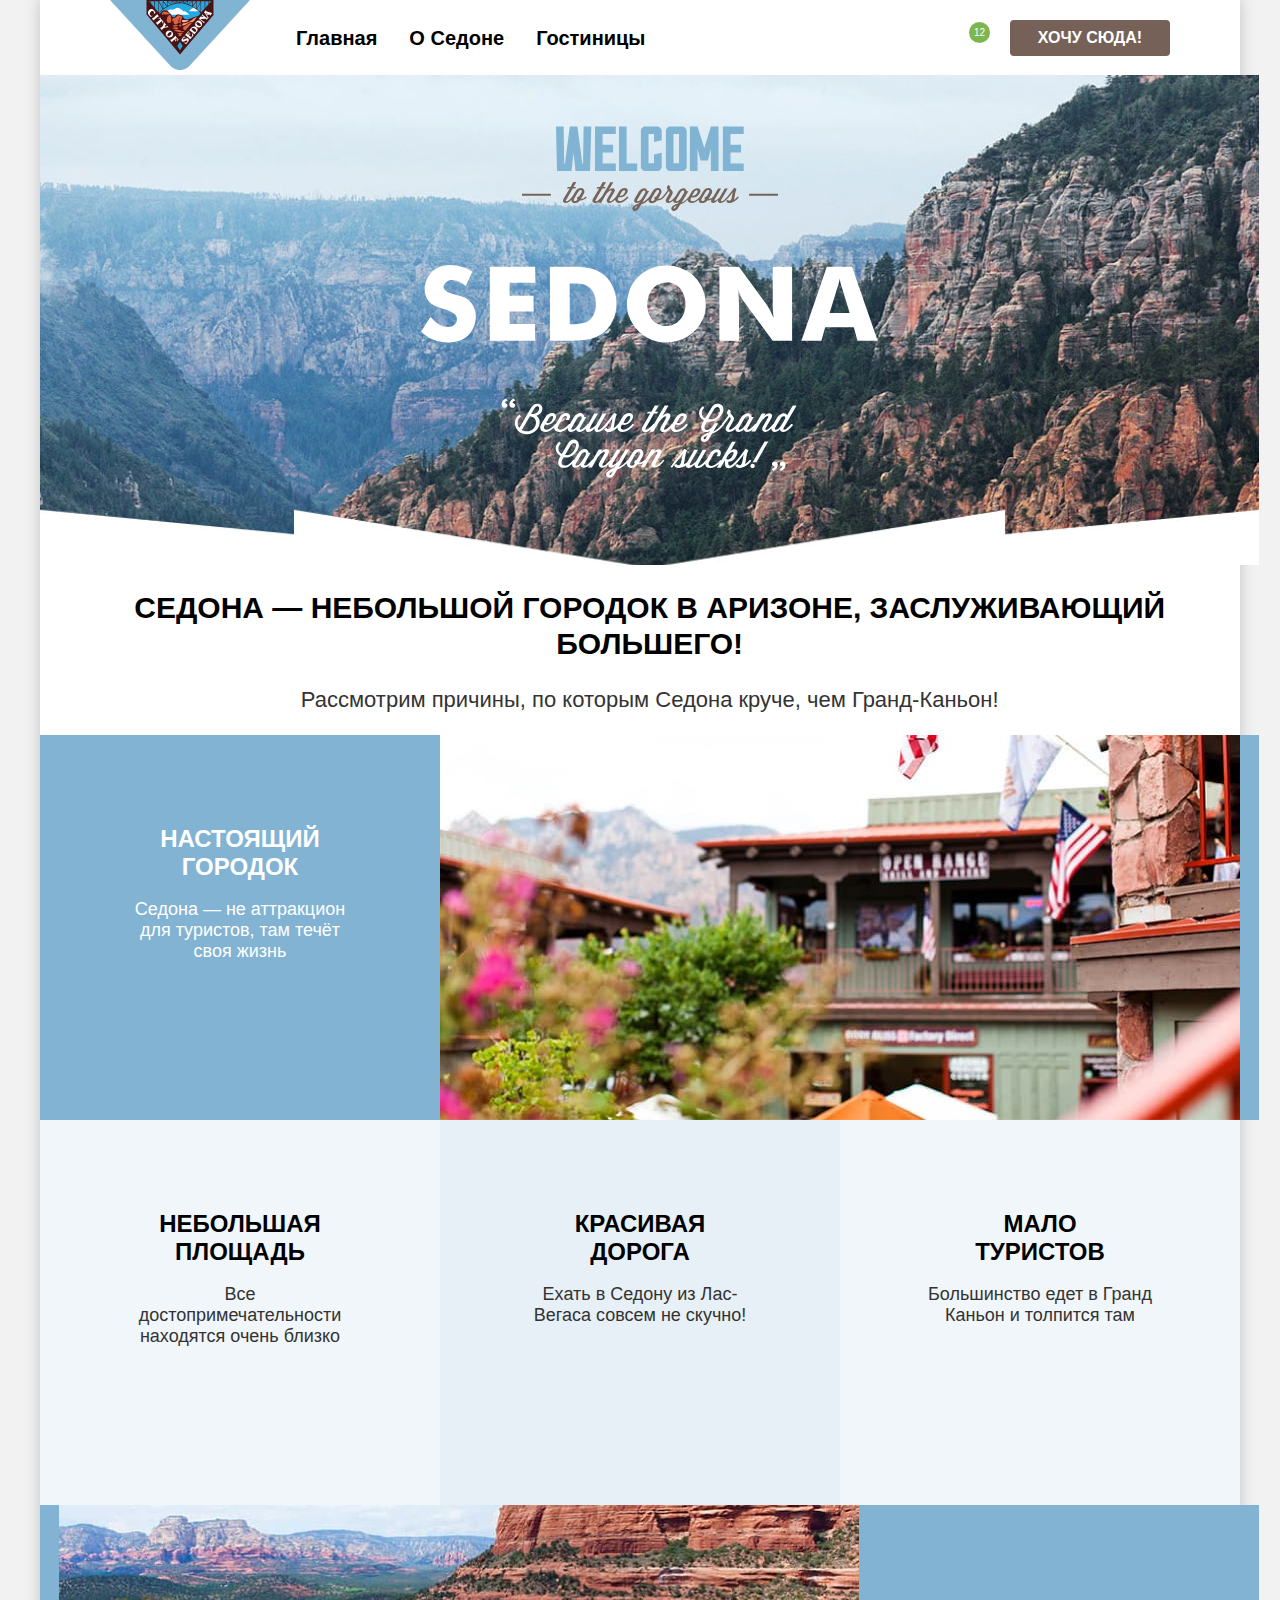
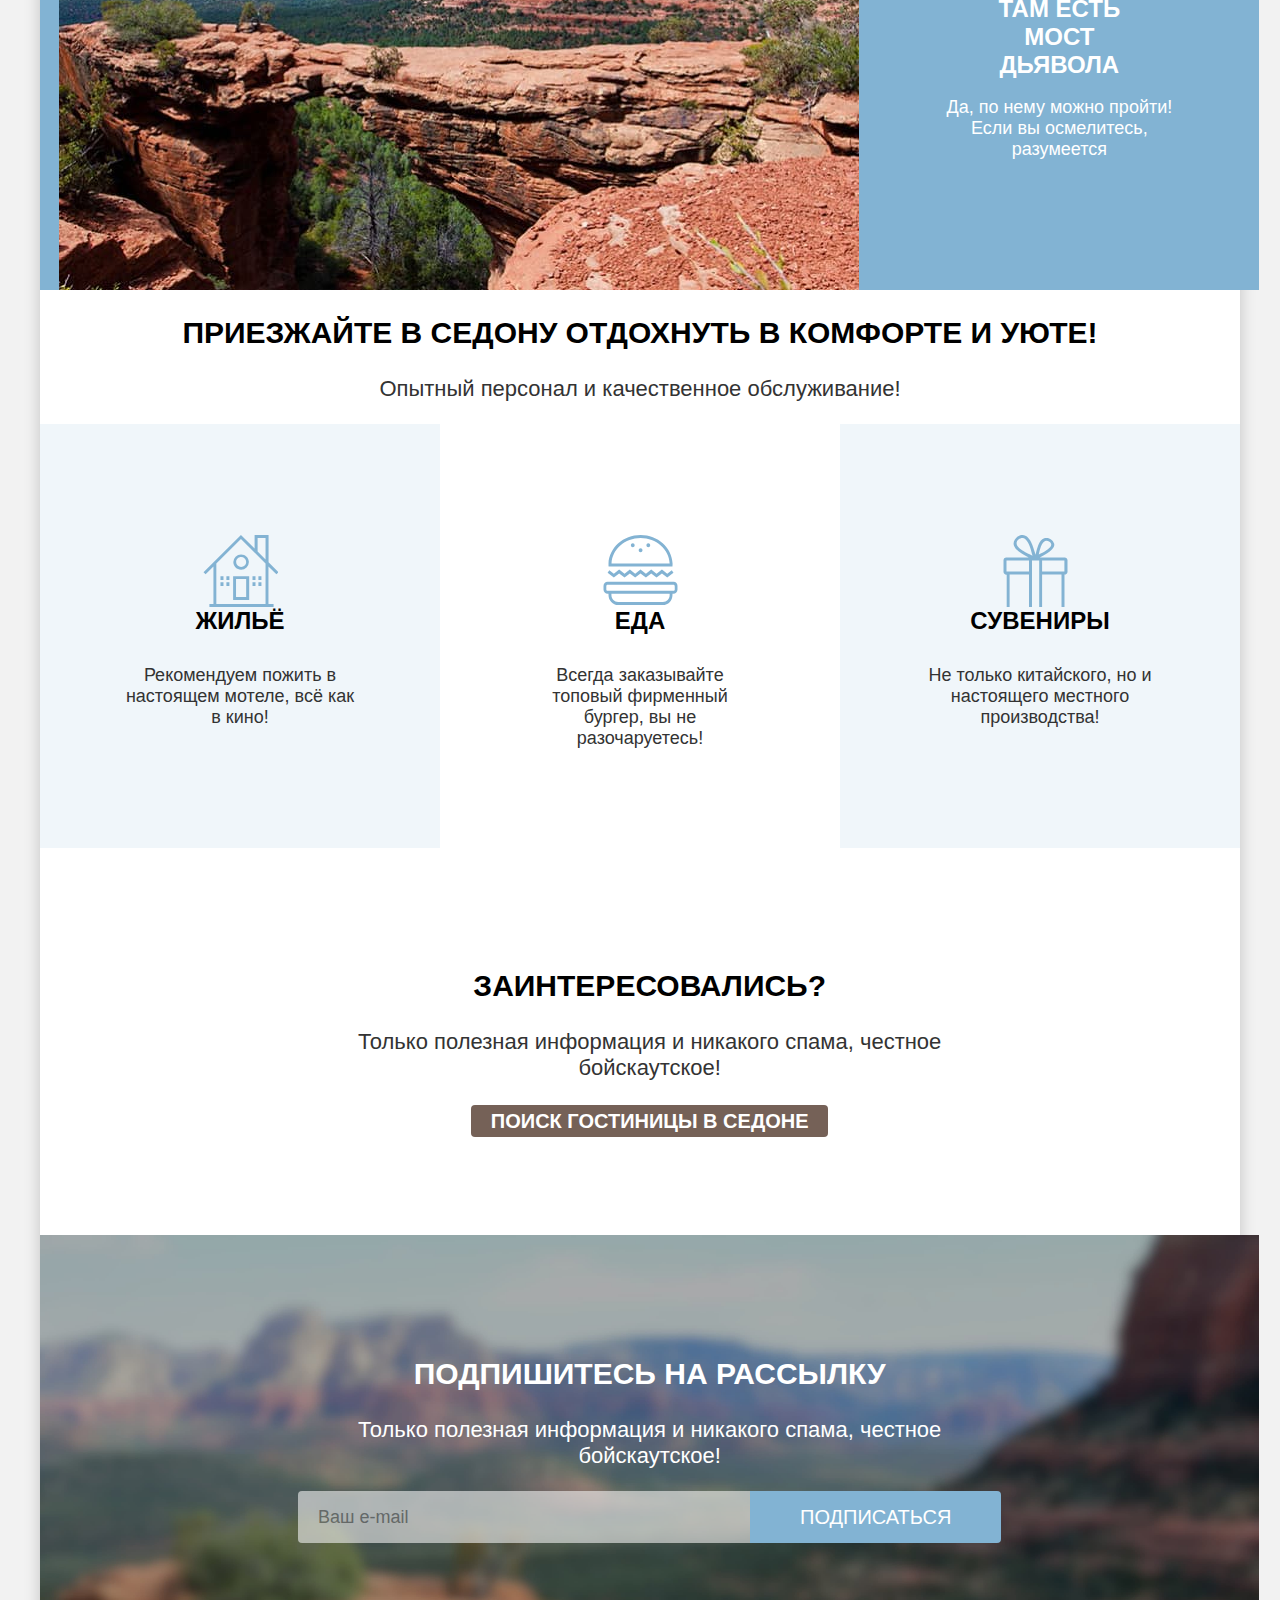
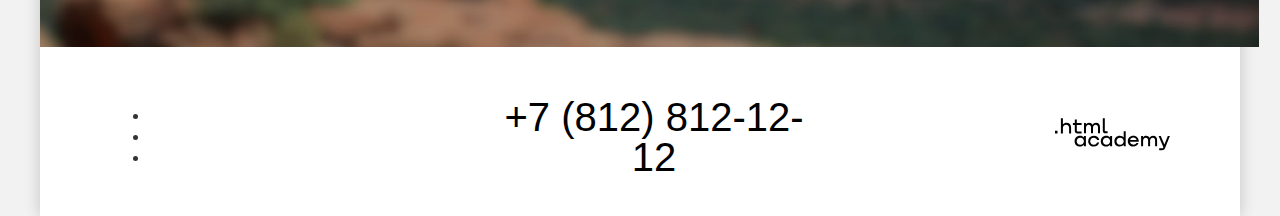
==== commit 850bc0c7: "Доработка флексов" ====
--- a/index.html
+++ b/index.html
@@ -52,31 +52,46 @@
           <h2 class="advantages__title">Седона — небольшой городок в Аризоне, заслуживающий большего!</h2>
           <p class="advantages__text">Рассмотрим причины, по которым Седона круче, чем Гранд-Каньон!</p>
           <ul class="advantages__list">
-            <li class="advantages__item advantages__item--city">
-              <h3 class="advantages__sub-title advantages__sub-title--color">Настоящий городок</h3>
-              <p class="advantages__description advantages__description--color">Седона — не аттракцион для туристов, там
-                течёт своя жизнь</p>
-              <img class="advantages__photo" src="images/advantages-photo-1.jpg" width="800" height="385"
-                alt="Городок Седона.">
+            <li class="advantages__item advantages__item-wide">
+              <div class="advantages__item-container">
+                <h3 class="advantages__sub-title advantages__sub-title--color">Настоящий городок</h3>
+                <p class="advantages__description advantages__description--color">Седона — не аттракцион для туристов,
+                  там
+                  течёт своя жизнь</p>
+              </div>
+              <div class="advantages__item--img">
+                <img class="advantages__photo" src="images/advantages-photo-1.jpg" width="800" height="385"
+                  alt="Городок Седона.">
+              </div>
             </li>
-            <li class="advantages__item advantages__item--area">
-              <h3 class="advantages__sub-title">Небольшая площадь</h3>
-              <p class="advantages__description">Все достопримечательности находятся очень близко</p>
+            <li class="advantages__item advantages__item-narrow">
+              <div class="advantages__item-container">
+                <h3 class="advantages__sub-title">Небольшая площадь</h3>
+                <p class="advantages__description">Все достопримечательности находятся очень близко</p>
+              </div>
             </li>
-            <li class="advantages__item advantages__item--road">
-              <h3 class="advantages__sub-title">Красивая дорога</h3>
-              <p class="advantages__description">Ехать в Седону из Лас-Вегаса совсем не скучно!</p>
+            <li class="advantages__item advantages__item-narrow--color">
+              <div class="advantages__item-container">
+                <h3 class="advantages__sub-title">Красивая дорога</h3>
+                <p class="advantages__description">Ехать в Седону из Лас-Вегаса совсем не скучно!</p>
+              </div>
             </li>
-            <li class="advantages__item advantages__item--tourists">
-              <h3 class="advantages__sub-title">Мало туристов</h3>
-              <p class="advantages__description">Большинство едет в Гранд Каньон и толпится там</p>
+            <li class="advantages__item advantages__item-narrow">
+              <div class="advantages__item-container">
+                <h3 class="advantages__sub-title">Мало туристов</h3>
+                <p class="advantages__description">Большинство едет в Гранд Каньон и толпится там</p>
+              </div>
             </li>
-            <li class="advantages__item advantages__item--bridge">
-              <h3 class="advantages__sub-title advantages__sub-title--color">Там есть мост дьявола</h3>
-              <p class="advantages__description advantages__description--color">Да, по нему можно пройти! Если вы
-                осмелитесь, разумеется</p>
-              <img class="advantages__photo" src="images/advantages-photo-2.jpg" width="800" height="385"
-                alt="Природный горный мост над коньоном.">
+            <li class="advantages__item advantages__item-wide advantages__item--wide-reverse">
+              <div class="advantages__item-container">
+                <h3 class="advantages__sub-title advantages__sub-title--color">Там есть мост дьявола</h3>
+                <p class="advantages__description advantages__description--color">Да, по нему можно пройти! Если вы
+                  осмелитесь, разумеется</p>
+              </div>
+              <div class="advantages__item--img">
+                <img class="advantages__photo" src="images/advantages-photo-2.jpg" width="800" height="385"
+                  alt="Природный горный мост над коньоном.">
+              </div>
             </li>
           </ul>
         </section>
--- a/styles/styles.css
+++ b/styles/styles.css
@@ -24,7 +24,6 @@
   box-sizing: border-box;
 }
 body{
-
   height: 100%;
   font-family: var(--main-font);
   font-size: 18px;
@@ -58,8 +57,6 @@
   align-items: center;
   padding-right: 70px;
   padding-left: 70px;
-
-
 }
 .navigation__list{
   list-style: none;
@@ -69,8 +66,6 @@
   padding: 0;
   margin-right: auto;
   margin-left: 30px;
-
-
 }
 .navigation__link{
   font-size: 20px;
@@ -86,7 +81,6 @@
   display: flex;
   max-width: 310px;
   margin-left: auto;
-
 }
 .favourites-link{
   font-weight: 400;
@@ -100,6 +94,9 @@
   margin-right: 20px;
 }
 .users-menu__link{
+  display: flex;
+  justify-content: center;
+  min-width: 160px;
   font-weight: 700;
   font-size: 16px;
   line-height: 20px;
@@ -108,13 +105,12 @@
   color:#FFFFFF ;
   background: #756157;
   border-radius: 4px;
-  text-align: center;
-  padding: 8px 34px;
+  align-items: center;
+  padding: 8px 10px ;
 }
 /* main */
 .main-page{
   text-align: center;
-
 }
 .main-container {
   margin: 0 auto;
@@ -128,25 +124,27 @@
   background-color:#4595ca;
   background-size: cover;
   padding: 51px 0 82px 0;
-
-  /* на всех фоновых картинках Николай обьяснял, что нужно ставить backgroun-color, чтоб при отключении ccs был видет текст. Но при этом фон выходит за приделы картинки, думаю дальше это можно исправить))
-  background-color: #82B3D3;
-  margin-bottom: 0; */
 }
 /* section-advantages */
 .advantages__list{
   display: flex;
-  justify-content: space-between;
-  flex-wrap: wrap;
-  list-style: none;
-  padding: 0;
-  margin: 0;
-
-}
-.advantages__item{
-width: 400px;
-min-height: 385px;
-padding: 112.5px 85px;
+  flex-wrap: wrap;
+  list-style: none;
+  padding: 0;
+  margin: 0;
+}
+.advantages__item-container{
+  display: flex;
+  flex-direction: column;
+  justify-content: flex-start;
+  min-height: 385px;
+  width: 400px;
+  margin-top: auto;
+  margin-bottom: auto;
+  padding: 90px 85px;
+}
+.advantages__item--img{
+  width: 800px;
 }
 .advantages__title{
   font-weight: 700;
@@ -160,31 +158,24 @@
   font-size: 22px;
   line-height: 26px;
 }
+.advantages__item-wide{
+  display: flex;
+  flex-wrap: wrap;
+  color: #FFFFFF;
+  background-color: #82B3D3;
+  width: 100%;
+}
+.advantages__item--wide-reverse{
+  flex-direction: row-reverse;
+}
+.advantages__item-narrow {
+  background-color:rgba(131, 179, 211, 0.12);
+}
+.advantages__item-narrow--color{
+  background-color:rgba(131, 179, 211, 0.2);
+}
 .advantages__photo{
   vertical-align: middle;
-
-}
-.advantages__item--city{
-  color: #FFFFFF;
-  background-color: #82B3D3;
-  padding: 102px 85px;
-
-
-}
-.advantages__item--area{
-  background-color:rgba(131, 179, 211, 0.12);
-}
-.advantages__item--road{
-  background-color:rgba(131, 179, 211, 0.2);
-}
-.advantages__item--tourists{
-  background-color: rgba(131, 179, 211, 0.12);
-}
-.advantages__item--bridge{
-  color: #FFFFFF;
-  background-color: #82B3D3;
-  padding: 102px 85px;
-
 }
 .advantages__sub-title{
   font-weight: 700;
@@ -192,11 +183,15 @@
   line-height: 28px;
   color: #000000;
   text-transform: uppercase;
+  margin: 0 auto;
+  width: 175px;
 }
 .advantages__sub-title--color{
   color: #FFFFFF;
 }
-
+.advantages__description{
+  width: 230px;
+}
 .advantages__description--color{
   color: #FFFFFF;
 }
@@ -223,8 +218,6 @@
   padding: 0;
   text-align: center;
   list-style: none;
-
-
 }
 .service__item{
   width: 400px;
@@ -240,7 +233,8 @@
   line-height: 28px;
   text-transform: uppercase;
   color: #000000;
-
+  margin-top: 30px;
+  margin-bottom: 30px;
 }
 .service__sub-title--house::before{
   content: "";
@@ -250,8 +244,6 @@
   height: 72px;
   background-image: url("../images/service-house.svg");
   background-repeat: no-repeat;
-
-
 }
 .service__sub-title--food::before{
   content: "";
@@ -261,8 +253,6 @@
   height: 72px;
   background-image: url("../images/service-food.svg");
   background-repeat: no-repeat;
-
-
 }
 .service__sub-title--souvenir::before{
   content: "";
@@ -272,7 +262,9 @@
   height: 72px;
   background-image: url("../images/service-souvenir.svg");
   background-repeat: no-repeat;
-
+}
+.service__description{
+  width: 230px;
 }
 /* section-booking-hotel */
 .booking-hotel{
@@ -290,6 +282,8 @@
   line-height: 26px;
 }
 .booking-hotel__link{
+  flex-wrap: wrap;
+  max-width: 592px;
   font-weight: 700;
   font-size: 20px;
   line-height: 36px;
@@ -299,7 +293,7 @@
   color: #FFFFFF;
   background-color: #756157;
   border-radius: 4px;
-  padding: 5px 50px;
+  padding: 5px 20px;
 }
 /* section-subscribe */
 .subscribe{
@@ -309,18 +303,22 @@
   background-color: #82B3D3;
 }
 .subscribe__title{
-font-weight: 700;
-font-size: 30px;
-line-height: 36px;
-text-transform: uppercase;
-color: #FFFFFF;
+  font-weight: 700;
+  font-size: 30px;
+  line-height: 36px;
+  text-transform: uppercase;
+  color: #FFFFFF;
 }
 .subscribe__text{
-font-size: 22px;
-line-height: 26px;
-color: #FFFFFF;
+  font-size: 22px;
+  line-height: 26px;
+  color: #FFFFFF;
+}
+.subscribe__form{
+  display: flex;
 }
 .subscribe__input{
+  display: inline-block;
   font-family: inherit;
   font-size: 18px;
   line-height: 24px;
@@ -328,6 +326,12 @@
   opacity: 60%;
   background-color:#F2F2F2;
   border: 0;
+  border-top-left-radius: 4px;
+  border-bottom-left-radius: 4px;
+  flex-wrap: wrap;
+  min-width: 452px;
+  margin: 0;
+  padding: 14px 20px;
 }
 .subscribe__button{
   display: inline-block;
@@ -342,7 +346,10 @@
   color: #FFFFFF;
   background-color: #82B3D3;
   border: 0;
-
+  border-top-right-radius: 4px;
+  border-bottom-right-radius: 4px;
+  padding: 8px 50px;
+  margin: 0;
 }
  /* footer  */
 .page-footer__container{
@@ -354,7 +361,6 @@
 }
 .socials{
   width: 142px;
-
 }
 .contacts{
   display: flex;
@@ -369,8 +375,6 @@
   color: #000000;
   text-decoration: none;
   padding: 5px 194px 5px 195px;
-
-
 }
 .copyright{
   width: 115px;
@@ -392,7 +396,6 @@
   margin: 0;
   padding: 0;
   margin-bottom: 8px;
-
 }
 .breadcrumbs{
   list-style: none;
@@ -405,64 +408,61 @@
   text-decoration: none;
   color: #FFFFFF;
 }
-/* section-filters-hotels */
+/* section-filters */
+.forms{
+  display: flex;
 
-.filters{
-  display: flex;
   width: 1060px;
 
 }
-.filters__group{
-  width: 150.43px;
-  padding: 0;
-  margin: 0;
-  margin-right: 70px;
-  border: 0;
-}
-.filters__group--cost{
-  width: 288px;
-  margin-left: 97px;
-  margin-right: 70px;
-}
-.filters__title{
+.forms__group{
+  min-width: 150px;
+  padding: 0;
+  margin: 0;
+
+  border: 0;
+}
+.forms__group--cost{
+  min-width: 288px;
+}
+.forms__title{
   font-size: 20px;
   line-height: 24px;
   color: #FFFFFF;
-  padding: 0;
-}
-.filters__list{
-  list-style: none;
-  padding: 0;
-  margin: 32px 0 0 0;
-}
-.filters__item{
+  margin-bottom: 16px;
+}
+.forms__list{
+  list-style: none;
+  padding: 0;
+}
+.forms__item{
   line-height: 23px;
   color: #FFFFFF;
   margin: 16px 0 0 0;
 }
-.filters__label{
+.forms__label{
   font-size: 18px;
   line-height: 24px;
   color: #000000;
-
-}
-.filters__input{
+}
+.forms__input{
   font-family: inherit;
   font-weight: 700;
   font-size: 18px;
   line-height: 24px;
   color:  #000000;
-
-}
-.filters__input--cost{
+}
+.forms__input--cost{
   width: 143px;
   border: 0;
-
-}
-/*  Не могу понятьь как поставить кнопки друг над другом*/
-.filters__button{
-  display: block;
-  align-self: flex-end;
+}
+.forms__button-container{
+  align-self: center;
+}
+.forms__button{
+  display:flex;
+  justify-content: center;
+  min-width: 191px;
   font-family: inherit;
   font-weight: 700;
   font-size: 16px;
@@ -470,13 +470,13 @@
   color: #FFFFFF;
   background-color: #82B3D3;
   border-radius: 4px;
-  padding: 8px 8px;
-  border: 0;
-  text-align: center;
-  text-transform: uppercase;
-  max-width: 200px;
-}
-.filters__button--reset{
+  padding: 8px 20px;
+  border: 0;
+  text-align: center;
+  text-transform: uppercase;
+}
+.forms__button--reset{
+  text-align: center;
   background-color: transparent;
 }
 /* section-catalog-hotels */
@@ -485,31 +485,32 @@
   justify-content: space-between;
   flex-wrap: wrap;
   padding: 50px 70px 60px 70px;
+}
+.catalog-hotels__title{
+  font-weight: 700;
+  font-size: 30px;
+  line-height: 36px;
+  color: #000000;
+  margin: 0;
+  max-width: 390px;
+}
 
-
-}
-.catalog-hotels__title{
-  font-weight: 700;
-  font-size: 30px;
-  line-height: 36px;
-  color: #000000;
-margin: 0;
-}
 .sorting__select{
   font-family: inherit;
   font-weight: 400;
   font-size: 18px;
   line-height: 21px;
+  margin-right: 70px;
   color: #333333;
   padding-right: 131px;
   padding-left: 20px;
-
   border: 2px solid #E5E5E5;
   border-radius: 4px;
   height: 49px;
 }
 .view{
-  margin: 0;
+  display: flex;
+  width: 160px;
 }
 .list-hotels{
   display: flex;
@@ -521,15 +522,11 @@
   list-style: none;
 }
 .list-hotels__item{
-  box-sizing: 340px;
+  width: 340px;
   border: 1px solid #E6E6E6;
   border-radius: 4px;
   padding: 20px;
   margin-bottom: 20px;
-
-}
-.list-hotels__favourites--contrast{
-  box-sizing: 320px;
 }
 .list-hotels__img{
   vertical-align: middle;
@@ -543,6 +540,7 @@
   text-decoration: none;
 }
 .list-hotels__detailed{
+  flex-wrap: wrap;
   font-weight: 700;
   font-size: 16px;
   line-height: 20px;
@@ -552,10 +550,12 @@
   color: #FFFFFF;
   background-color: #756157;
   border-radius: 4px;
-  padding: 8px 21px;
-  border: 0;
+  padding: 8px 15px;
+  border: 0;
+  min-width: 130px;
 }
 .list-hotels__favourites{
+  flex-wrap: wrap;
   font-weight: 700;
   font-size: 16px;
   line-height: 20px;
@@ -566,12 +566,12 @@
   border-radius: 4px;
   padding: 8px 20px;
   border: 0;
+  min-width: 140px;
 }
 .list-hotels__rating{
   font-size: 16px;
   line-height: 20px;
   text-transform: uppercase;
-
 }
 .list-hotels__favourites--contrast{
   background: #7DB54F;
@@ -580,10 +580,23 @@
 /* ul-pagination  */
 .pagination{
   display: flex;
-  justify-content:s ;
-  list-style: none;
+  width: 1060px;
+  margin: 40px 0 60px;
+  padding: 0;
+  list-style: none;
+}
+.pagination__item{
+  margin-right: 8px;
+}
+.pagination__item:last-child{
+  margin-right: 0;
 }
 .pagination__link{
+  display: flex;
+  align-items: center;
+  justify-content: center;
+  min-width: 60px;
+  height: 60px;
   font-weight: 700;
   font-size: 20px;
   line-height: 36px;
@@ -592,6 +605,7 @@
   color: #FFFFFF;
   background-color: #82B3D3;
   border-radius: 4px;
+  padding: 0 12px;
 }
 .pagination__link--active{
   color: #000000;
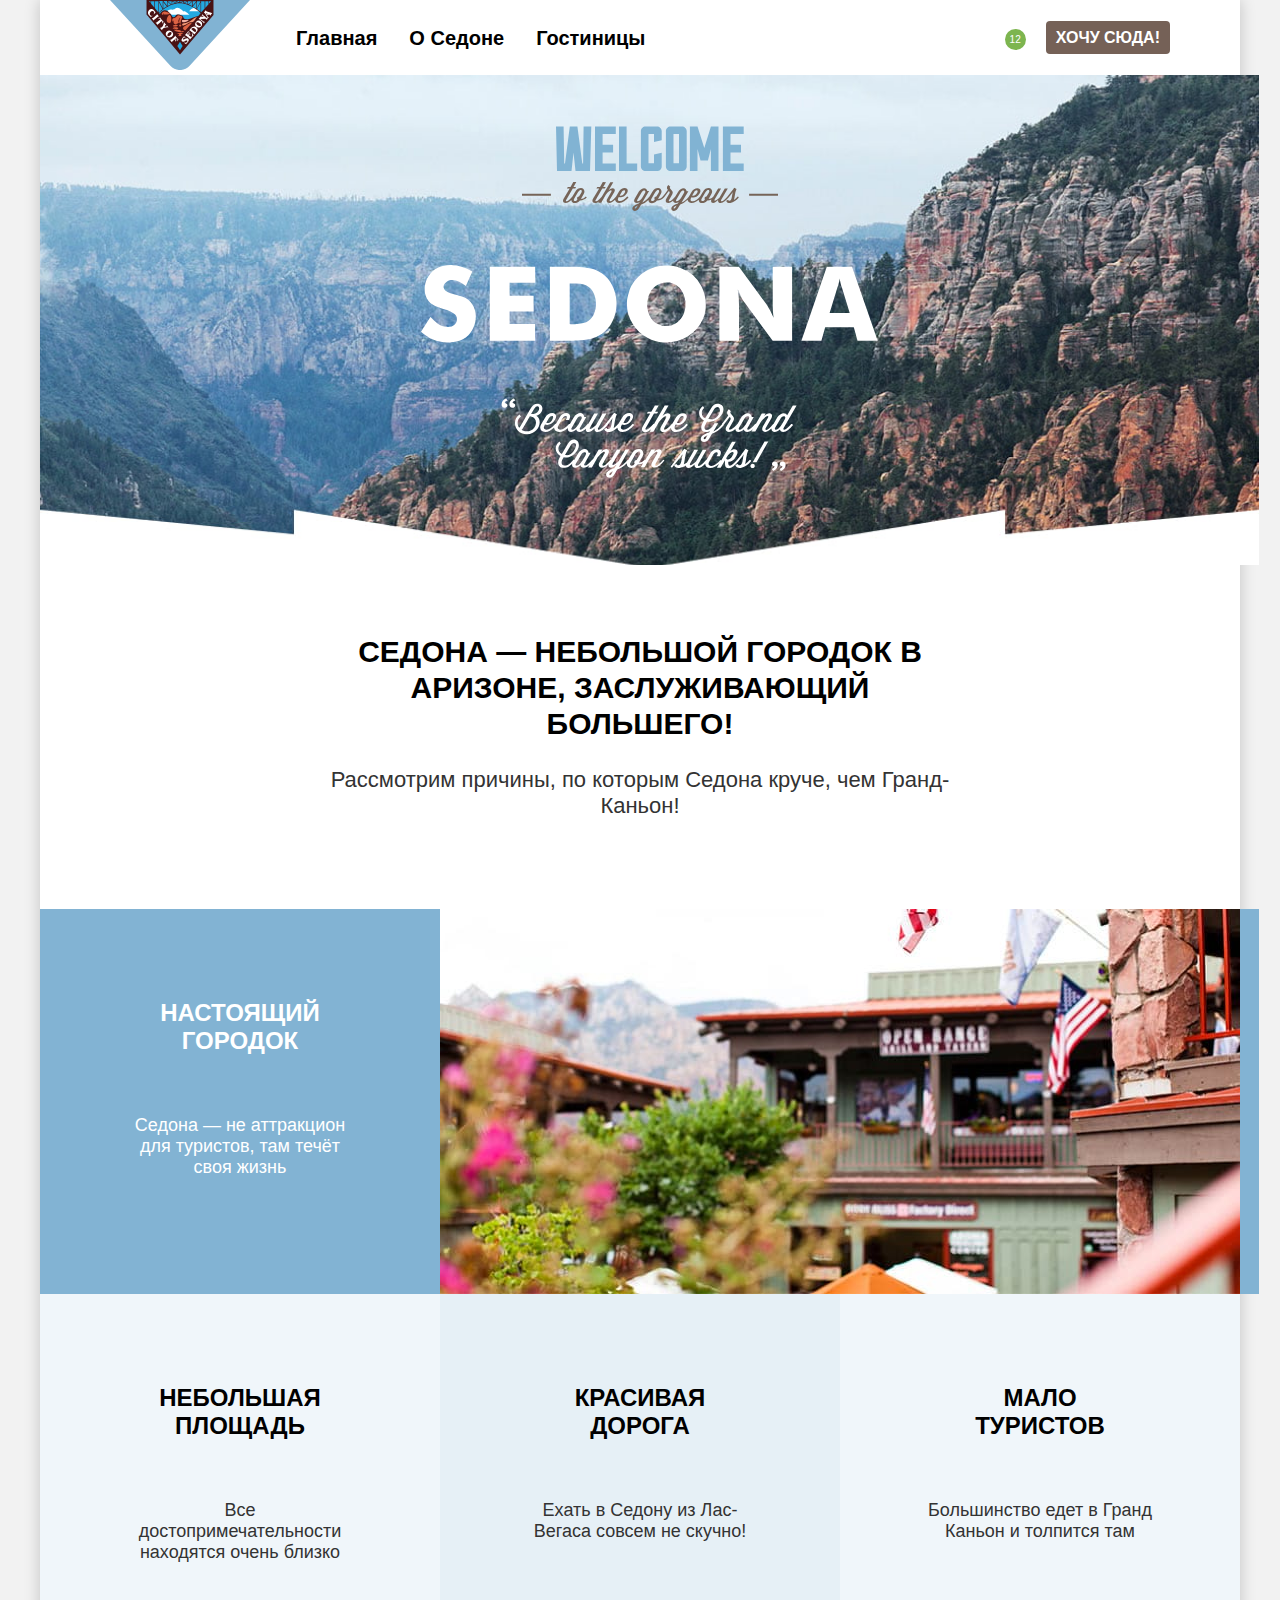
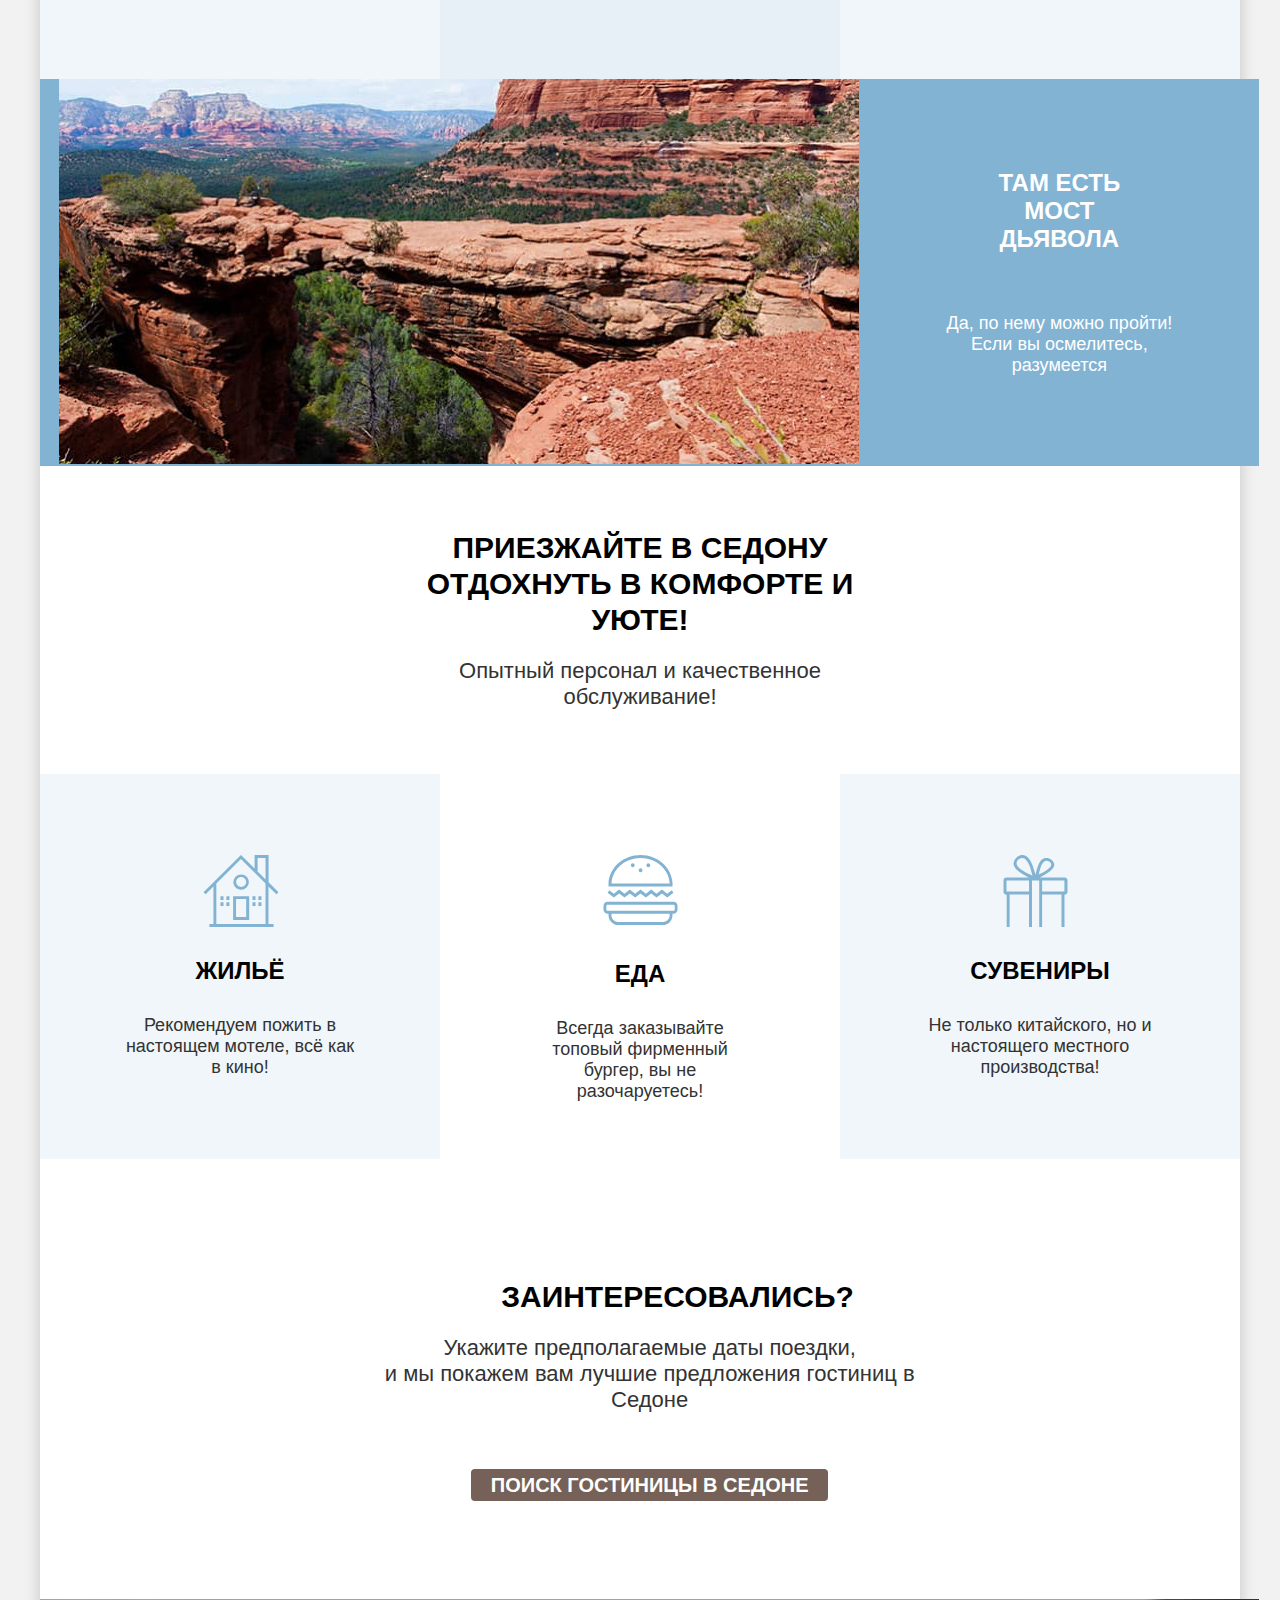
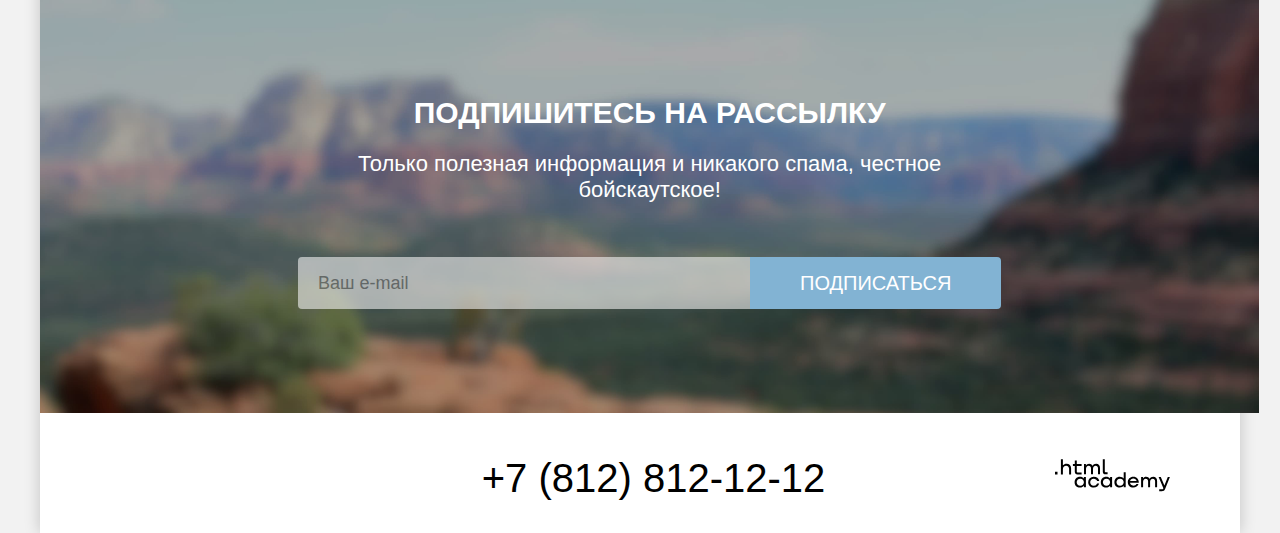
==== commit c7cf1867: "Добавление микро-сеток" ====
--- a/index.html
+++ b/index.html
@@ -28,12 +28,12 @@
         </nav>
         <ul class="page-header__users-menu users-menu ">
           <li class="users-menu__item">
-            <a class="users-menu__link-search" href="#">
+            <a class="users-menu__link-search link-search" href="#">
               <span class="visually-hidden">Поиск</span>
             </a>
           </li>
           <li class="users-menu__item">
-            <a class="users-menu__favourites-link favourites-link" href="#">
+            <a class="users-menu__link-favourites link-favourites" href="#">
               <span class="visually-hidden">Объектов добавлено в избранное</span>
               <span class="favourites-link__text">12</span>
             </a>
@@ -49,15 +49,17 @@
           <img class="hero__img" src="images/hero.svg" width="458" height="352" alt="Седона круче, чем Гранд-Каньон.">
         </section>
         <section class="main-page__advantages advantages">
-          <h2 class="advantages__title">Седона — небольшой городок в Аризоне, заслуживающий большего!</h2>
-          <p class="advantages__text">Рассмотрим причины, по которым Седона круче, чем Гранд-Каньон!</p>
+          <div class="advantages-wrapper">
+            <h2 class="advantages__title">Седона — небольшой городок в Аризоне,
+              заслуживающий большего!</h2>
+            <p class="advantages__text">Рассмотрим причины, по которым Седона круче, чем Гранд-Каньон!</p>
+          </div>
           <ul class="advantages__list">
             <li class="advantages__item advantages__item-wide">
               <div class="advantages__item-container">
                 <h3 class="advantages__sub-title advantages__sub-title--color">Настоящий городок</h3>
                 <p class="advantages__description advantages__description--color">Седона — не аттракцион для туристов,
-                  там
-                  течёт своя жизнь</p>
+                  там течёт своя жизнь</p>
               </div>
               <div class="advantages__item--img">
                 <img class="advantages__photo" src="images/advantages-photo-1.jpg" width="800" height="385"
@@ -96,26 +98,35 @@
           </ul>
         </section>
         <section class="main-page__service service">
-          <h2 class="service__title">Приезжайте в Седону отдохнуть в комфорте и уюте!</h2>
-          <p class="service__text">Опытный персонал и качественное обслуживание!</p>
+          <div class="service-wrapper">
+            <h2 class="service__title">Приезжайте в Седону отдохнуть в комфорте и уюте!</h2>
+            <p class="service__text">Опытный персонал и качественное обслуживание!</p>
+          </div>
           <ul class="service__list">
             <li class="service__item">
-              <h3 class="service__sub-title service__sub-title--house">Жильё</h3>
-              <p class="service__description">Рекомендуем пожить в настоящем мотеле, всё как в кино!</p>
+              <div class="service__item--container">
+                <h3 class="service__sub-title service__sub-title--house">Жильё</h3>
+                <p class="service__description">Рекомендуем пожить в настоящем мотеле, всё как в кино!</p>
+              </div>
             </li>
-            <li class="service__item service__item--food">
-              <h3 class="service__sub-title service__sub-title--food">Еда</h3>
-              <p class="service__description">Всегда заказывайте топовый фирменный бургер, вы не разочаруетесь!</p>
+            <li class="service__item ">
+              <div class="service__item--container-food">
+                <h3 class="service__sub-title service__sub-title--food">Еда</h3>
+                <p class="service__description">Всегда заказывайте топовый фирменный бургер, вы не разочаруетесь!</p>
+              </div>
             </li>
             <li class="service__item">
-              <h3 class="service__sub-title service__sub-title--souvenir">Сувениры</h3>
-              <p class="service__description">Не только китайского, но и настоящего местного производства!</p>
+              <div class="service__item--container">
+                <h3 class="service__sub-title service__sub-title--souvenir">Сувениры</h3>
+                <p class="service__description">Не только китайского, но и настоящего местного производства!</p>
+              </div>
             </li>
           </ul>
         </section>
         <section class="main-page__booking-hotel booking-hotel">
           <h2 class="booking-hotel__title">Заинтересовались?</h2>
-          <p class="booking-hotel__text">Только полезная информация и никакого спама, честное бойскаутское!</p>
+          <p class="booking-hotel__text">Укажите предполагаемые даты поездки,<br>и мы покажем вам лучшие предложения
+            гостиниц в Седоне</p>
           <a class="booking-hotel__link" href="#">Поиск гостиницы в седоне</a>
         </section>
         <section class="main-page__subscribe subscribe">
--- a/styles/styles.css
+++ b/styles/styles.css
@@ -22,6 +22,16 @@
 *::before,
 *::after {
   box-sizing: border-box;
+}
+.visually-hidden {
+  position: absolute;
+  width: 1px;
+  height: 1px;
+  margin: -1px;
+  border: 0;
+  padding: 0;
+  clip: rect(0 0 0 0);
+  overflow: hidden;
 }
 body{
   height: 100%;
@@ -41,26 +51,18 @@
   background-color: #FFFFFF;
   box-shadow: 0 0 15px rgba(0, 0, 0, 0.2);
 }
-.visually-hidden {
-  position: absolute;
-  width: 1px;
-  height: 1px;
-  margin: -1px;
-  border: 0;
-  padding: 0;
-  clip: rect(0 0 0 0);
-  overflow: hidden;
-}
 /* header */
 .page-header{
   display: flex;
   align-items: center;
+  width: 1200px;
   padding-right: 70px;
   padding-left: 70px;
 }
 .navigation__list{
   list-style: none;
   display: flex;
+  flex-wrap: wrap;
   width: 450px;
   margin: 0;
   padding: 0;
@@ -68,21 +70,31 @@
   margin-left: 30px;
 }
 .navigation__link{
+  /* в барбершопе на ссылках стоит display:block, но у меня и без этого свойства работают паддинги. Нужно ли прописывать это св-во? */
   font-size: 20px;
+  display: block;
   line-height: 24px;
   font-weight: 700;
   color: #000000;
   text-decoration: none;
   padding: 20px 16px;
-  width: 100px;
+  min-width: 100px;
 }
 .users-menu{
   list-style: none;
   display: flex;
+  flex-wrap: wrap;
   max-width: 310px;
+  margin: 0;
   margin-left: auto;
 }
-.favourites-link{
+/* не срабатывает минимальный размер, не понимаю почему. Пыталась поставить на ссылки display:block - начинает растягиваться ссылка избранное 12 */
+.link-search{
+  min-width: 44px;
+  min-height: 64px;
+}
+.link-favourites{
+  text-align: center;
   font-weight: 400;
   font-size: 10px;
   line-height: 10px;
@@ -92,11 +104,10 @@
   text-decoration: none;
   padding: 5px;
   margin-right: 20px;
+  min-width: 44px;
+  min-height: 64px;
 }
 .users-menu__link{
-  display: flex;
-  justify-content: center;
-  min-width: 160px;
   font-weight: 700;
   font-size: 16px;
   line-height: 20px;
@@ -106,6 +117,8 @@
   background: #756157;
   border-radius: 4px;
   align-items: center;
+  min-width: 160px;
+  min-height: 64px;
   padding: 8px 10px ;
 }
 /* main */
@@ -126,6 +139,28 @@
   padding: 51px 0 82px 0;
 }
 /* section-advantages */
+.advantages-wrapper{
+  width: 1200px;
+  padding: 69px 0;
+  margin-bottom: 21px;
+}
+.advantages__title{
+  font-weight: 700;
+  font-size: 30px;
+  line-height: 36px;
+  color: #000000;
+  text-transform: uppercase;
+  margin: 0 auto;
+  width: 620px;
+}
+.advantages__text{
+  font-weight: 400;
+  font-size: 22px;
+  line-height: 26px;
+  width: 651px;
+  margin: 0 auto;
+  margin-top: 25px;
+}
 .advantages__list{
   display: flex;
   flex-wrap: wrap;
@@ -139,25 +174,12 @@
   justify-content: flex-start;
   min-height: 385px;
   width: 400px;
-  margin-top: auto;
-  margin-bottom: auto;
+  vertical-align: auto;
   padding: 90px 85px;
 }
 .advantages__item--img{
   width: 800px;
 }
-.advantages__title{
-  font-weight: 700;
-  font-size: 30px;
-  line-height: 36px;
-  color: #000000;
-  text-transform: uppercase;
-}
-.advantages__text{
-  font-weight: 400;
-  font-size: 22px;
-  line-height: 26px;
-}
 .advantages__item-wide{
   display: flex;
   flex-wrap: wrap;
@@ -184,6 +206,7 @@
   color: #000000;
   text-transform: uppercase;
   margin: 0 auto;
+  margin-bottom: 30px;
   width: 175px;
 }
 .advantages__sub-title--color{
@@ -191,6 +214,8 @@
 }
 .advantages__description{
   width: 230px;
+  margin: 0;
+  margin-top: 30px;
 }
 .advantages__description--color{
   color: #FFFFFF;
@@ -199,17 +224,26 @@
 .service{
   width: 1200px;
 }
+.service-wrapper{
+  width: 1200px;
+padding: 64px 0;
+}
 .service__title{
   font-weight: 700;
   font-size: 30px;
   line-height: 36px;
   text-transform: uppercase;
   color: #000000;
+  width: 505px;
+  margin: 0 auto;
 }
 .service__text{
   font-size: 22px;
   line-height: 26px;
   color: #333333;
+  width: 490px;
+  margin: 0 auto;
+  margin-top: 20px;
 }
 .service__list{
   display: flex;
@@ -219,12 +253,14 @@
   text-align: center;
   list-style: none;
 }
-.service__item{
+.service__item--container{
   width: 400px;
   padding: 81px 85px 81px 85px;
   background-color: rgba(131, 179, 211, 0.12);
 }
-.service__item--food{
+.service__item--container-food{
+  width: 400px;
+  padding: 81px 85px 81px 85px;
   background-color: inherit;
 }
 .service__sub-title{
@@ -233,13 +269,15 @@
   line-height: 28px;
   text-transform: uppercase;
   color: #000000;
-  margin-top: 30px;
+  width: 230px;
+  margin: 0;
   margin-bottom: 30px;
 }
 .service__sub-title--house::before{
   content: "";
   display: block;
   margin: 0 auto;
+  margin-bottom: 30px;
   width: 75px;
   height: 72px;
   background-image: url("../images/service-house.svg");
@@ -249,8 +287,9 @@
   content: "";
   display: block;
   margin: 0 auto;
+  margin-bottom: 30px;
   width: 75px;
-  height: 72px;
+  height: 75px;
   background-image: url("../images/service-food.svg");
   background-repeat: no-repeat;
 }
@@ -258,13 +297,16 @@
   content: "";
   display: block;
   margin: 0 auto;
+  margin-bottom: 30px;
   width: 75px;
   height: 72px;
   background-image: url("../images/service-souvenir.svg");
   background-repeat: no-repeat;
 }
 .service__description{
+  text-align: center;
   width: 230px;
+  margin: 0;
 }
 /* section-booking-hotel */
 .booking-hotel{
@@ -276,10 +318,16 @@
   line-height: 36px;
   text-transform: uppercase;
   color: #000000;
+  width: 297px;
+  margin: 0 auto;
+  margin-bottom: 20px;
 }
 .booking-hotel__text{
   font-size: 22px;
   line-height: 26px;
+  width: 592px;
+  margin: 0 auto;
+  margin-bottom: 54px;
 }
 .booking-hotel__link{
   flex-wrap: wrap;
@@ -308,11 +356,15 @@
   line-height: 36px;
   text-transform: uppercase;
   color: #FFFFFF;
+  margin: 0 auto;
+  margin-bottom: 20px;
 }
 .subscribe__text{
   font-size: 22px;
   line-height: 26px;
   color: #FFFFFF;
+  margin: 0 auto;
+  margin-bottom: 54px;
 }
 .subscribe__form{
   display: flex;
@@ -362,11 +414,24 @@
 .socials{
   width: 142px;
 }
+.socials__list{
+  display: flex;
+  flex-wrap: wrap;
+  margin: 0;
+  padding: 0;
+  list-style: none;
+}
+.socials__item{
+  width: 33%;
+  height: 40px;
+  padding: 0 10px;
+
+}
 .contacts{
-  display: flex;
-  justify-content: space-between;
+  flex-wrap: wrap;
   text-align: center;
   width: 720px;
+  padding: 5px 80px;
 }
 .contacts__phone{
   font-size: 40px;
@@ -374,7 +439,8 @@
   text-transform: uppercase;
   color: #000000;
   text-decoration: none;
-  padding: 5px 194px 5px 195px;
+  text-align: center;
+  width: 320px;
 }
 .copyright{
   width: 115px;
@@ -400,8 +466,10 @@
 .breadcrumbs{
   list-style: none;
   display: flex;
+  flex-wrap: wrap;
   margin: 0 0 40px 0;
   padding: 0;
+  width: 114px;
 }
 .breadcrumbs__link{
   font-size: 16px;
@@ -411,15 +479,12 @@
 /* section-filters */
 .forms{
   display: flex;
-
   width: 1060px;
-
 }
 .forms__group{
   min-width: 150px;
   padding: 0;
   margin: 0;
-
   border: 0;
 }
 .forms__group--cost{
@@ -429,16 +494,20 @@
   font-size: 20px;
   line-height: 24px;
   color: #FFFFFF;
-  margin-bottom: 16px;
+  margin-bottom: 32px;
 }
 .forms__list{
   list-style: none;
   padding: 0;
+  margin: 0;
 }
 .forms__item{
   line-height: 23px;
   color: #FFFFFF;
-  margin: 16px 0 0 0;
+margin-bottom: 16px;
+}
+.forms__item:last-child{
+  margin-bottom: 0;
 }
 .forms__label{
   font-size: 18px;
@@ -458,6 +527,7 @@
 }
 .forms__button-container{
   align-self: center;
+  margin-left: 70px;
 }
 .forms__button{
   display:flex;
@@ -481,26 +551,26 @@
 }
 /* section-catalog-hotels */
 .catalog-hotels{
-  display: flex;
-  justify-content: space-between;
-  flex-wrap: wrap;
   padding: 50px 70px 60px 70px;
 }
+.catalog-hotels__container{
+  display: flex;
+  width: 1060px;
+}
 .catalog-hotels__title{
   font-weight: 700;
   font-size: 30px;
   line-height: 36px;
   color: #000000;
   margin: 0;
-  max-width: 390px;
-}
-
+  margin-right: auto;
+  max-width: 500px;
+}
 .sorting__select{
   font-family: inherit;
   font-weight: 400;
   font-size: 18px;
   line-height: 21px;
-  margin-right: 70px;
   color: #333333;
   padding-right: 131px;
   padding-left: 20px;
@@ -511,6 +581,20 @@
 .view{
   display: flex;
   width: 160px;
+  margin: 0;
+  padding: 0;
+  list-style: none;
+  margin-left: 70px;
+}
+.view__item{
+  width: 48px;
+  height: 48px;
+  margin-right: 8px;
+  border: 2px solid #000000;
+  border-radius: 4px;
+}
+.view__item:nth-child(3n){
+  margin-right: 0;
 }
 .list-hotels{
   display: flex;
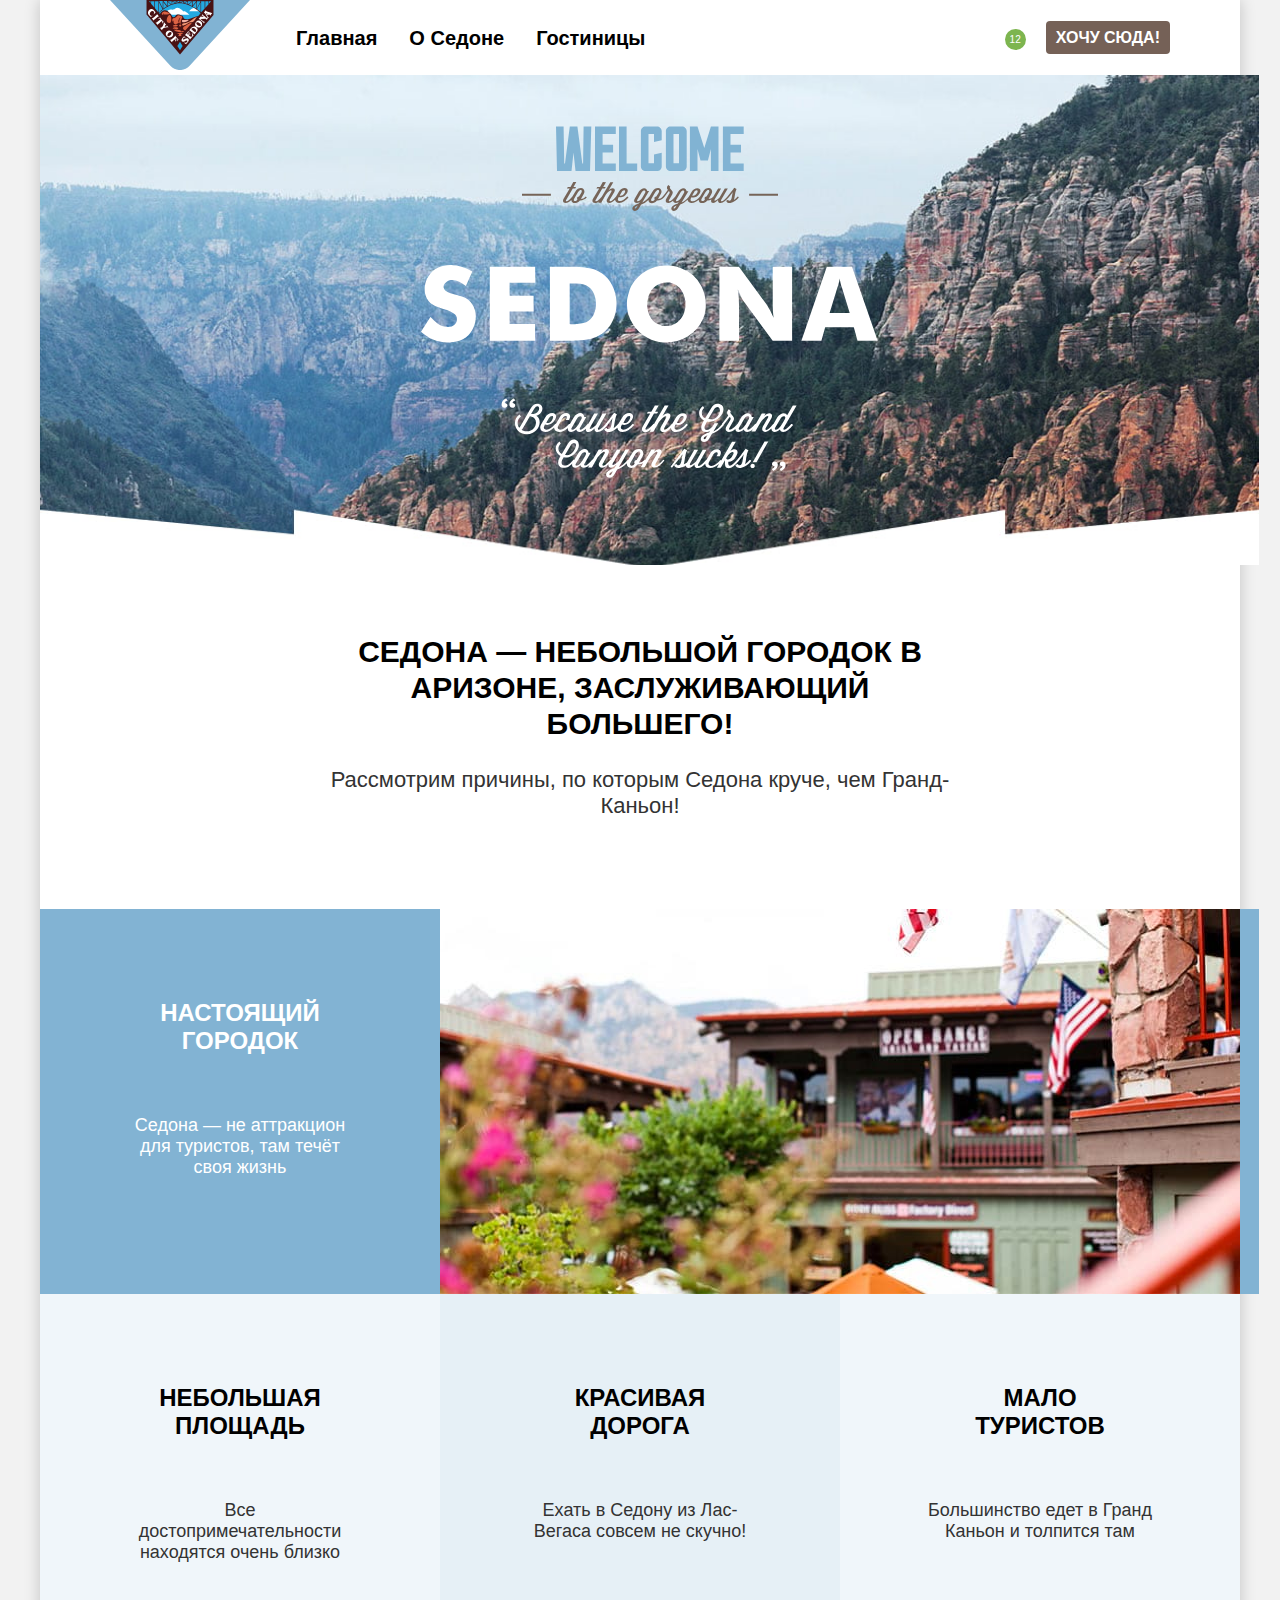
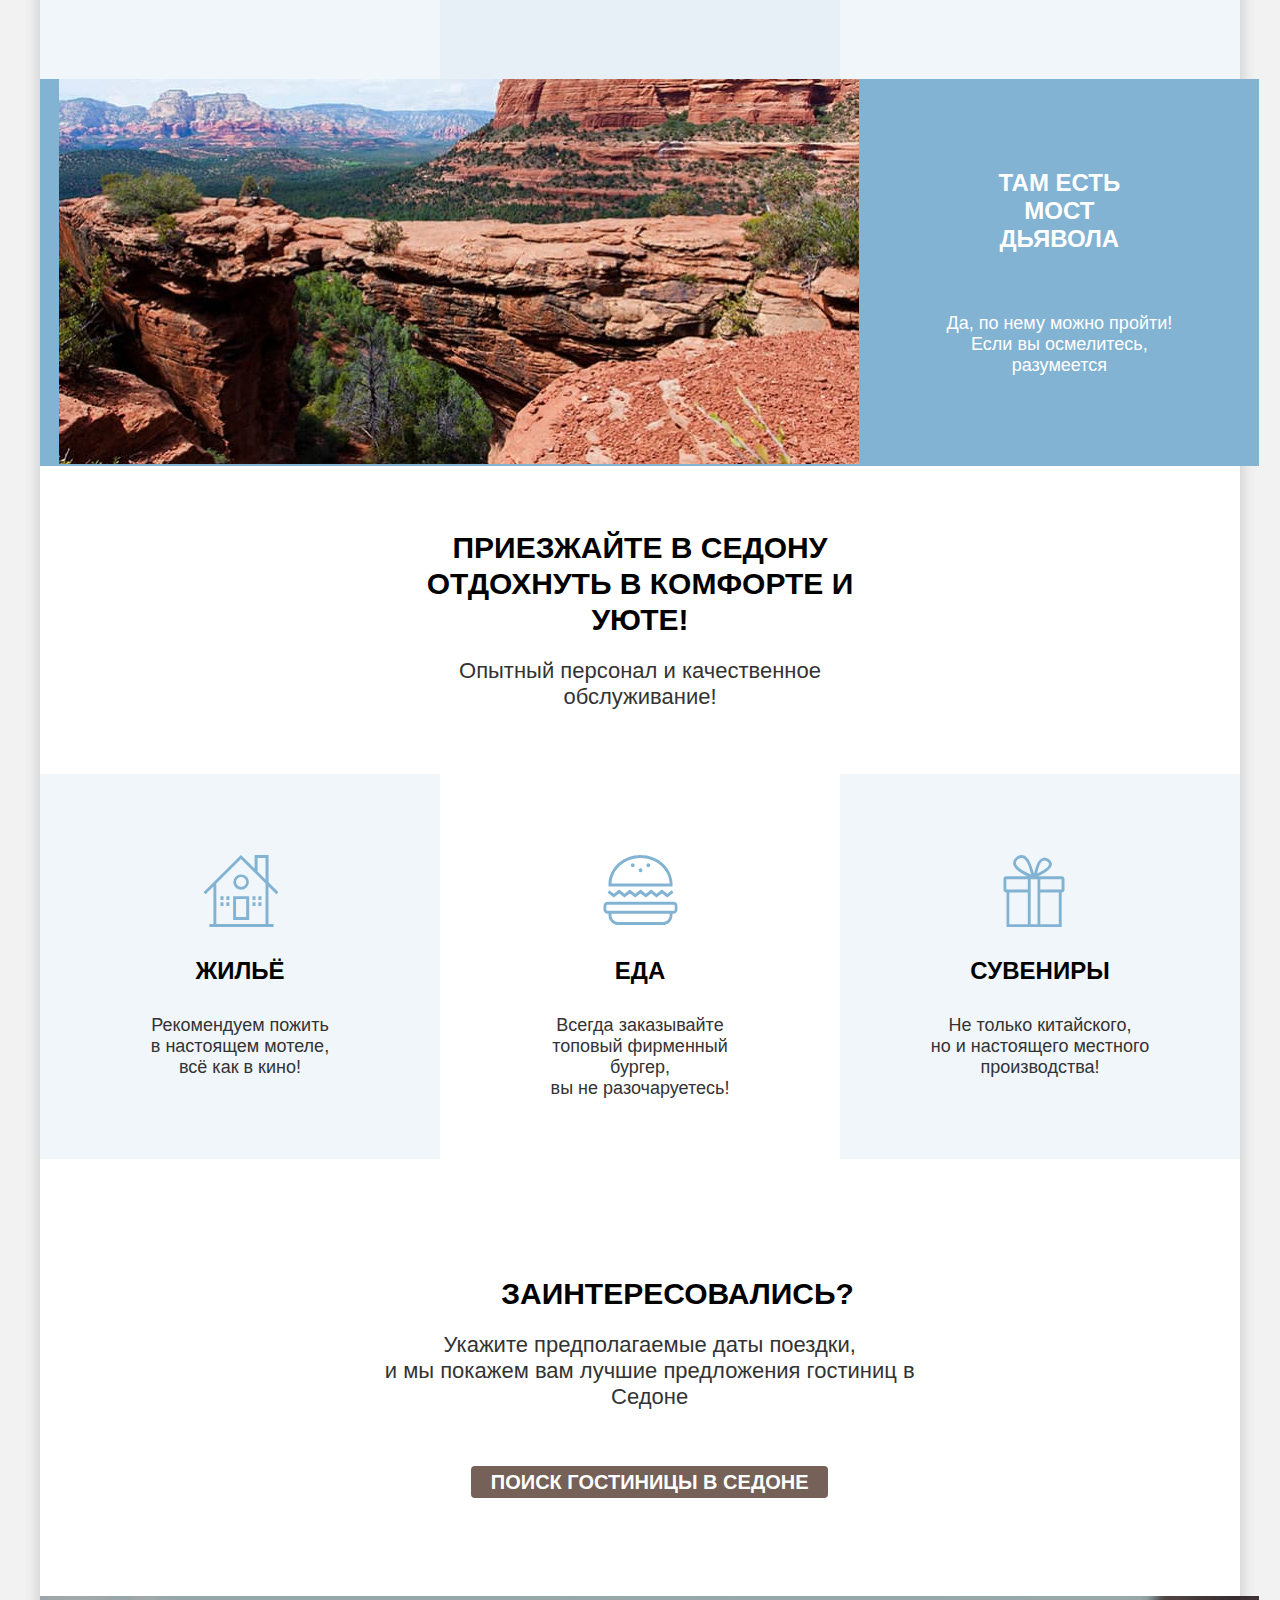
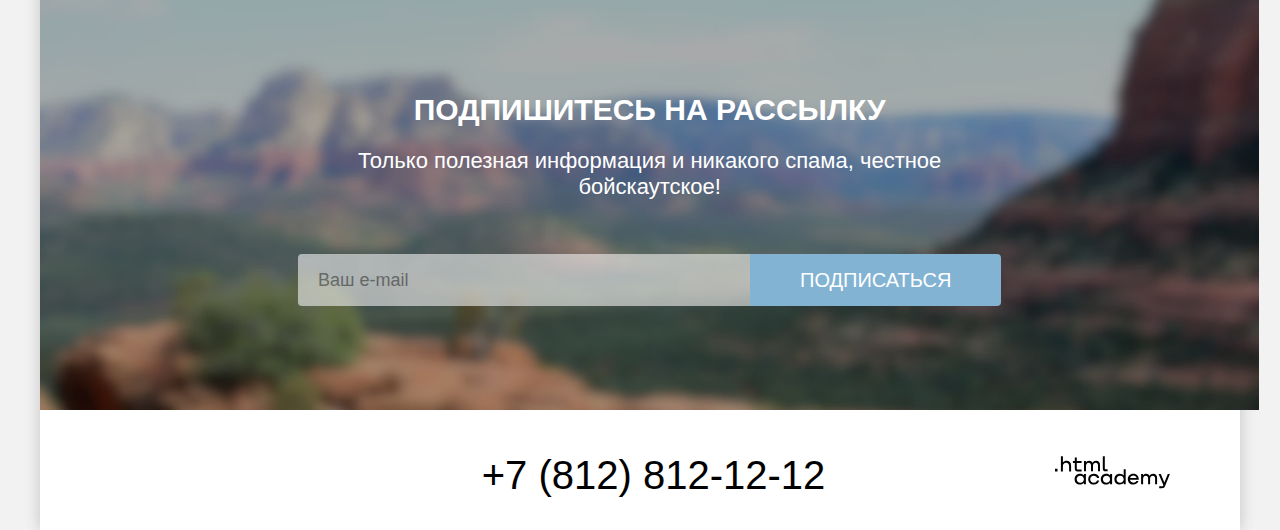
==== commit 89eb9cc8: "добавление формы фильтров" ====
--- a/index.html
+++ b/index.html
@@ -106,19 +106,22 @@
             <li class="service__item">
               <div class="service__item--container">
                 <h3 class="service__sub-title service__sub-title--house">Жильё</h3>
-                <p class="service__description">Рекомендуем пожить в настоящем мотеле, всё как в кино!</p>
+                <p class="service__description">Рекомендуем пожить в&nbsp;настоящем мотеле,<br> всё как в&nbsp;кино!</p>
               </div>
             </li>
             <li class="service__item ">
               <div class="service__item--container-food">
                 <h3 class="service__sub-title service__sub-title--food">Еда</h3>
-                <p class="service__description">Всегда заказывайте топовый фирменный бургер, вы не разочаруетесь!</p>
+                <p class="service__description">Всегда заказывайте<br> топовый фирменный бургер,
+                  вы&nbsp;не&nbsp;разочаруетесь!
+                </p>
               </div>
             </li>
             <li class="service__item">
               <div class="service__item--container">
                 <h3 class="service__sub-title service__sub-title--souvenir">Сувениры</h3>
-                <p class="service__description">Не только китайского, но и настоящего местного производства!</p>
+                <p class="service__description">Не только китайского, но&nbsp;и&nbsp;настоящего местного производства!
+                </p>
               </div>
             </li>
           </ul>
--- a/styles/styles.css
+++ b/styles/styles.css
@@ -289,7 +289,7 @@
   margin: 0 auto;
   margin-bottom: 30px;
   width: 75px;
-  height: 75px;
+  height: 72px;
   background-image: url("../images/service-food.svg");
   background-repeat: no-repeat;
 }
@@ -301,6 +301,7 @@
   width: 75px;
   height: 72px;
   background-image: url("../images/service-souvenir.svg");
+  background-size: contain;
   background-repeat: no-repeat;
 }
 .service__description{
@@ -479,16 +480,21 @@
 /* section-filters */
 .forms{
   display: flex;
+  flex-wrap: wrap;
   width: 1060px;
+  row-gap: 70px;
+  column-gap: 70px;
 }
 .forms__group{
   min-width: 150px;
+  max-width: 180px;
   padding: 0;
   margin: 0;
   border: 0;
 }
 .forms__group--cost{
-  min-width: 288px;
+  width: 288px;
+  margin-left: auto;
 }
 .forms__title{
   font-size: 20px;
@@ -590,7 +596,7 @@
   width: 48px;
   height: 48px;
   margin-right: 8px;
-  border: 2px solid #000000;
+  border: 2px solid #E5E5E5;
   border-radius: 4px;
 }
 .view__item:nth-child(3n){
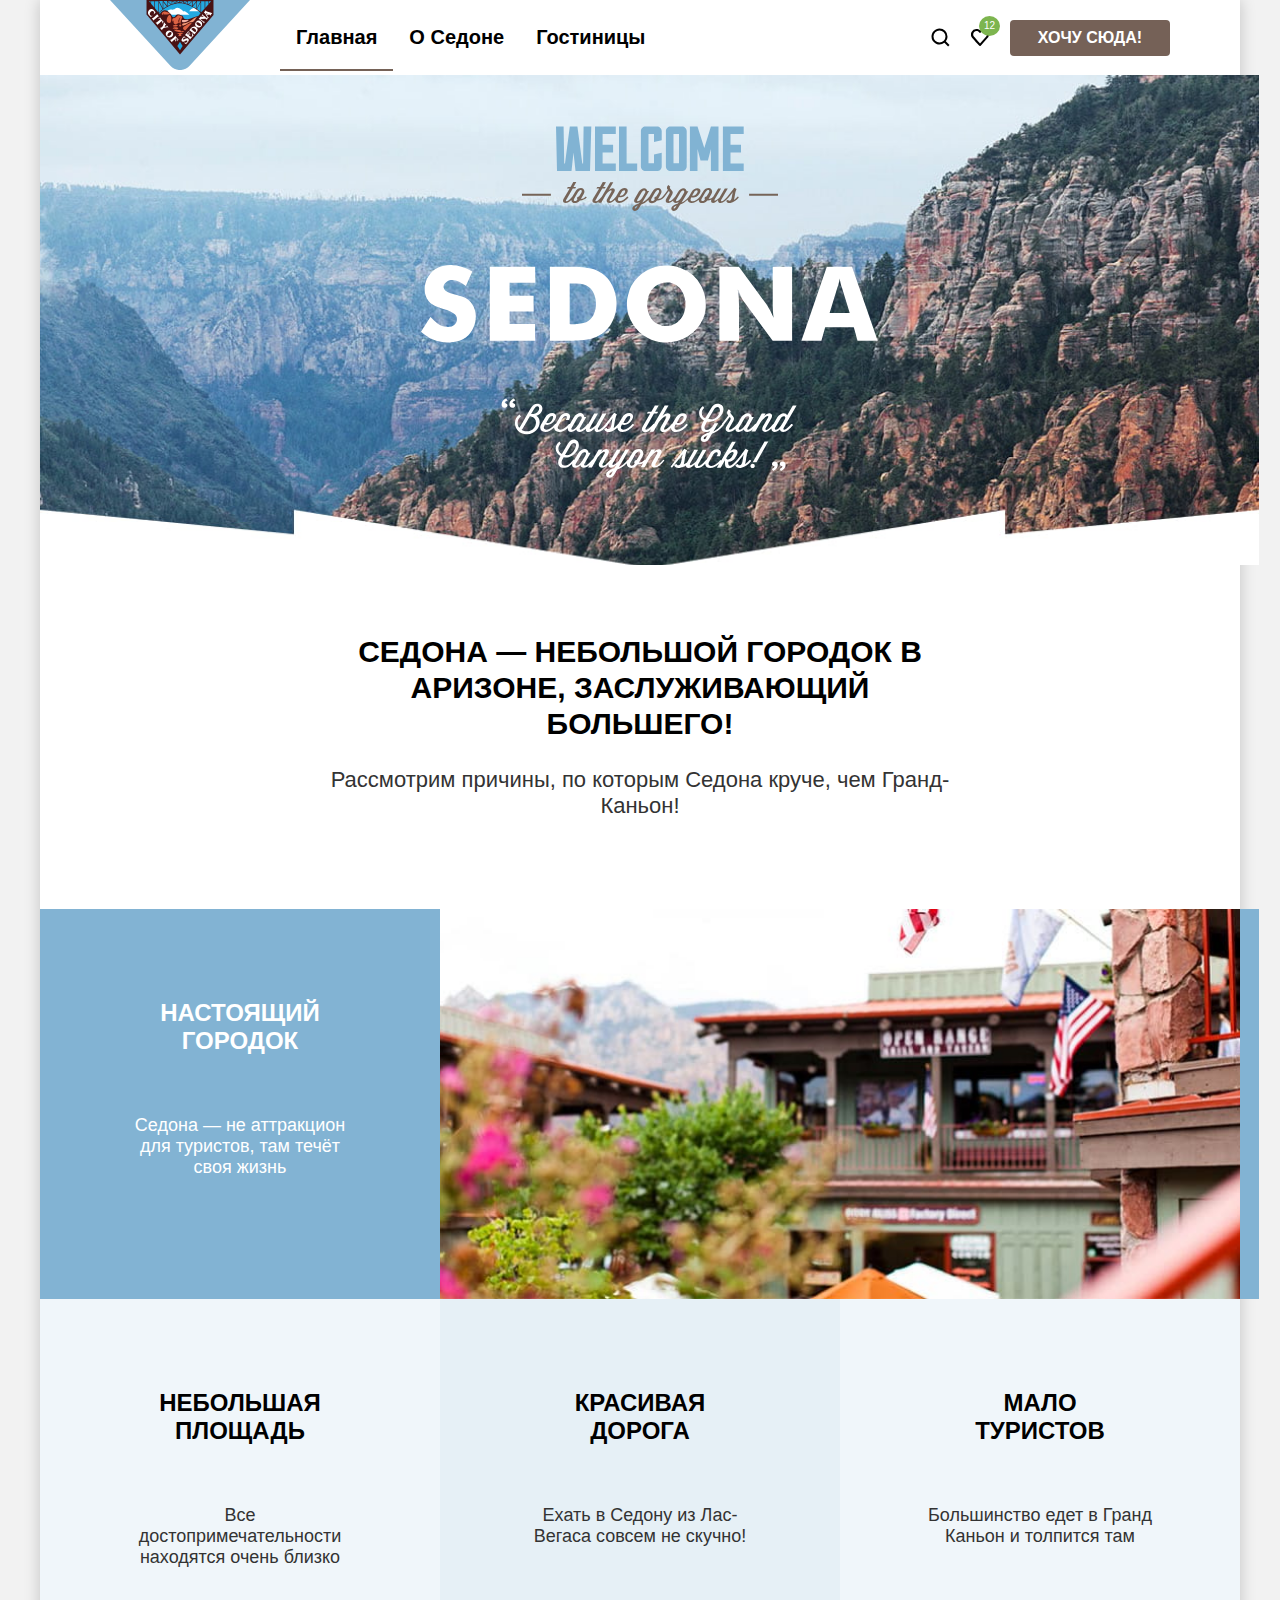
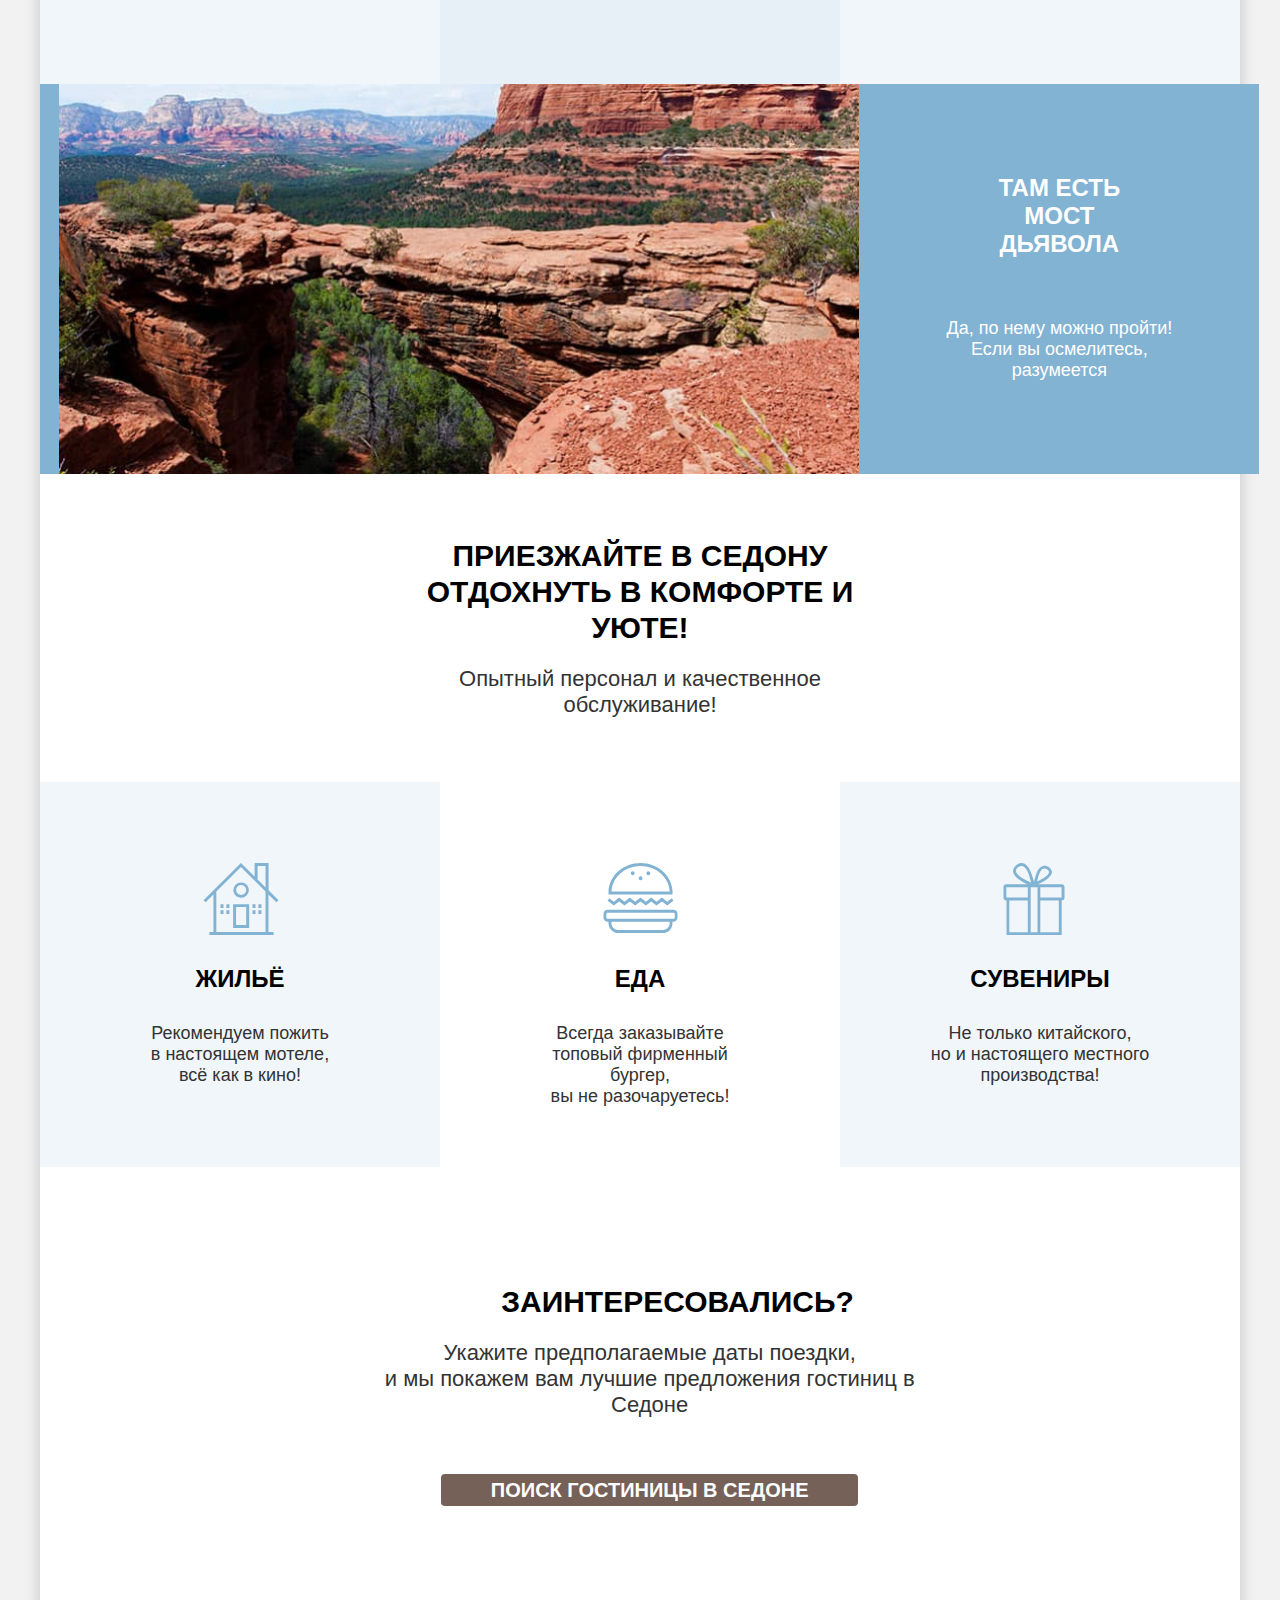
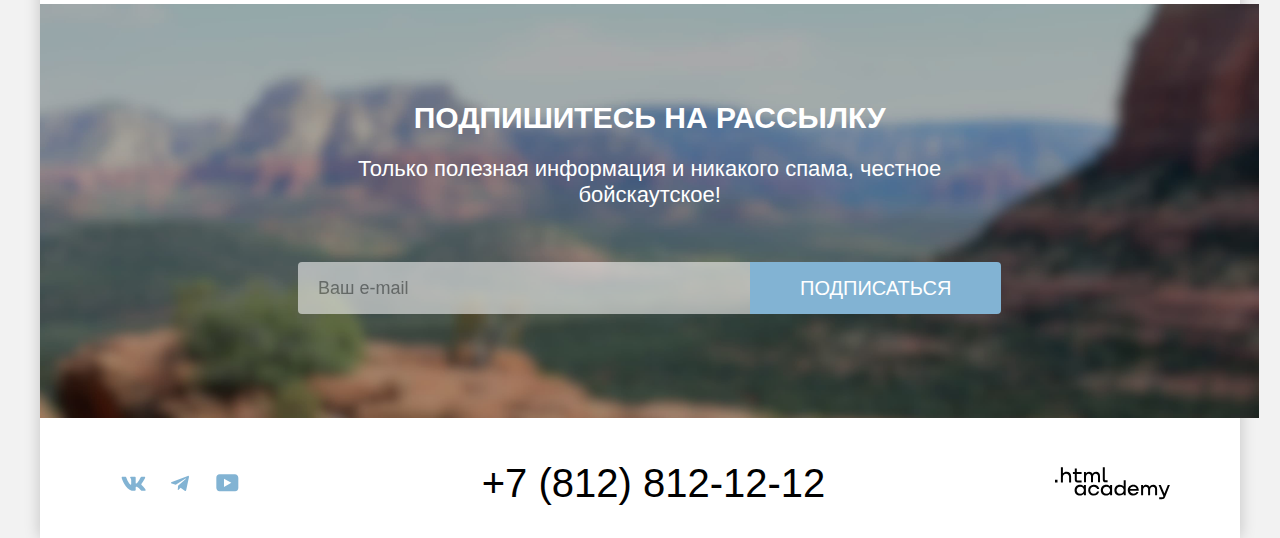
==== commit 2052465e: "Изменение формы" ====
--- a/index.html
+++ b/index.html
@@ -28,18 +28,18 @@
         </nav>
         <ul class="page-header__users-menu users-menu ">
           <li class="users-menu__item">
-            <a class="users-menu__link-search link-search" href="#">
+            <a class="users-menu__link users-menu__link--search" href="">
               <span class="visually-hidden">Поиск</span>
             </a>
           </li>
           <li class="users-menu__item">
-            <a class="users-menu__link-favourites link-favourites" href="#">
+            <a class="users-menu__link users-menu__link--favourites" href="">
               <span class="visually-hidden">Объектов добавлено в избранное</span>
               <span class="favourites-link__text">12</span>
             </a>
           </li>
           <li class="users-menu__item">
-            <a class="users-menu__link" href="#">Хочу сюда!</a>
+            <a class="users-menu__link-button" href="#">Хочу сюда!</a>
           </li>
         </ul>
       </header>
@@ -140,9 +140,9 @@
             <input class="subscribe__input" id="subscribe" name="subscribe" type="text" placeholder="Ваш e-mail"
               required>
             <button class="subscribe__button" type="submit">Подписаться</button>
+          </form>
         </section>
       </main>
-
       <footer class="page-footer">
         <div class="page-footer__container">
           <section class="page-footer__socials socials">
@@ -179,6 +179,66 @@
         </div>
       </footer>
     </div>
+    <!-- TODO Чтобы открыть модальное окно необходимо убрать класс modal-container--close -->
+    <div class="modal-container modal-container--close">
+      <div class="modal modal__window">
+        <button class="modal__close-button" type="button">
+          <span class="visually-hidden">Закрыть</span>
+        </button>
+        <section class="modal__content">
+          <h2 class="modal__title">Поиск гостиницы в Седоне</h2>
+          <form class="modal__form" action="https://echo.htmlacademy.ru" method="get">
+            <p class="modal__group modal__group--check-in">
+              <label class="modal__label" for="modal-check-in">Дата заезда:
+                <input class="modal__input modal__input--data" type="text" id="modal-check-in"
+                  placeholder="27 апреля 2020" required></label>
+              <span class="modal__text-error">Мы не можем отправить вас в прошлое.</span>
+            </p>
+            <p class="modal__group modal__group--check-out">
+              <label class="modal__label" for="modal-check-out">Дата выезда:
+                <input class="modal__input modal__input--data" type="text" id="modal-check-out"
+                  placeholder="1 сентября 2023" required></label>
+              <span class="modal__text">На эти даты есть свободные номера. Пока есть.</span>
+            </p>
+            <p class="modal__group modal__group--quantity">
+              <label class="modal__label" for="modal-adults">Взрослые: </label>
+              <span class="modal__wrapper">
+                <button class="modal__button-quantity modal__button-quantity--minus" type="button">
+                  <span class="visually-hidden">Уменьшить</span>
+                </button>
+                <input class="modal__input modal__input--quantity" type="number" id="modal-adults" value="2">
+                <button class="modal__button-quantity modal__button-quantity--plus" type="button">
+                  <span class="visually-hidden">Увеличить</span>
+                </button>
+              </span>
+            </p>
+            <p class="modal__group modal__group--quantity">
+              <span class="modal__label modal__label--child">
+                <label class="modal__label" for="modal-child">Дети: </label>
+                <span class="modal__tooltip tooltip">
+                  <button class="tooltip__toggle" type="button" aria-labelledby="tooltip-label-child">
+                    <span class="visually-hidden">Посмотреть дополнительную информацию</span>
+                  </button>
+                  <span class="tooltip__text" role="tooltip" id="tooltip-label-child">Укажите количество детей,
+                    которые будут с вами, возраст которых от 6 до 18 лет. Дети до&nbsp;6 лет размещаются
+                    бесплатно.</span>
+                </span>
+              </span>
+              <span class="modal__wrapper">
+                <button class="modal__button-quantity modal__button-quantity--minus" type="button">
+                  <span class="visually-hidden">Уменьшить</span>
+                </button>
+                <input class="modal__input modal__input--quantity" type="number" id="modal-child" value="2">
+                <button class="modal__button-quantity modal__button-quantity--plus" type="button">
+                  <span class="visually-hidden">Увеличить</span>
+                </button>
+              </span>
+            </p>
+            <button class="modal__button" type="submit">Найти</button>
+          </form>
+        </section>
+      </div>
+    </div>
   </body>
 
 </html>
--- a/styles/styles.css
+++ b/styles/styles.css
@@ -5,6 +5,7 @@
   src: url("../fonts/ptsans-400.woff2") format("woff2");
   font-display: swap;
 }
+
 @font-face {
   font-family:"PT Sans" ;
   font-style: normal;
@@ -12,17 +13,21 @@
   src: url("../fonts/ptsans-700.woff2") format("woff2");
   font-display: swap;
 }
+
 :root {
   --main-font:"PT Sans", sans-serif;
 }
+
 html {
   height: 100%;
 }
+
 *,
 *::before,
 *::after {
   box-sizing: border-box;
 }
+
 .visually-hidden {
   position: absolute;
   width: 1px;
@@ -33,6 +38,7 @@
   clip: rect(0 0 0 0);
   overflow: hidden;
 }
+
 body{
   height: 100%;
   font-family: var(--main-font);
@@ -42,6 +48,7 @@
   background-color: #F2F2F2;
   margin: 0;
 }
+
 .container{
   display: flex;
   flex-direction: column;
@@ -51,6 +58,7 @@
   background-color: #FFFFFF;
   box-shadow: 0 0 15px rgba(0, 0, 0, 0.2);
 }
+
 /* header */
 .page-header{
   display: flex;
@@ -59,6 +67,7 @@
   padding-right: 70px;
   padding-left: 70px;
 }
+
 .navigation__list{
   list-style: none;
   display: flex;
@@ -69,6 +78,7 @@
   margin-right: auto;
   margin-left: 30px;
 }
+
 .navigation__link{
   /* в барбершопе на ссылках стоит display:block, но у меня и без этого свойства работают паддинги. Нужно ли прописывать это св-во? */
   font-size: 20px;
@@ -80,20 +90,41 @@
   padding: 20px 16px;
   min-width: 100px;
 }
+
+.navigation__link--active{
+  border-bottom: 2px solid #756257;
+}
+
 .users-menu{
   list-style: none;
-  display: flex;
-  flex-wrap: wrap;
-  max-width: 310px;
-  margin: 0;
   margin-left: auto;
-}
-/* не срабатывает минимальный размер, не понимаю почему. Пыталась поставить на ссылки display:block - начинает растягиваться ссылка избранное 12 */
-.link-search{
-  min-width: 44px;
-  min-height: 64px;
-}
-.link-favourites{
+  padding: 0;
+  display: flex;
+  align-items: center;
+}
+
+.users-menu__item:not(:last-child) {
+  margin-right: 20px;
+}
+
+.users-menu__link::before {
+  content: "";
+  width: 20px;
+  height: 20px;
+  display:block;
+  background: var(--users-icon) center no-repeat;
+}
+
+.users-menu__link--search {
+  --users-icon: url("../images/search.svg");
+}
+
+.users-menu__link--favourites {
+  --users-icon: url("../images/favourites.svg");
+  position: relative;
+}
+
+.favourites-link__text{
   text-align: center;
   font-weight: 400;
   font-size: 10px;
@@ -103,32 +134,51 @@
   border-radius: 50%;
   text-decoration: none;
   padding: 5px;
-  margin-right: 20px;
-  min-width: 44px;
-  min-height: 64px;
-}
-.users-menu__link{
+  position: absolute;
+  top: -12px;
+  right: -10px;
+}
+
+.users-menu__link-button{
+  display: block;
   font-weight: 700;
   font-size: 16px;
   line-height: 20px;
   text-transform: uppercase;
   text-decoration: none;
+  text-align: center;
   color:#FFFFFF ;
   background: #756157;
   border-radius: 4px;
-  align-items: center;
-  min-width: 160px;
-  min-height: 64px;
-  padding: 8px 10px ;
-}
+  width: 160px;
+  padding: 8px 10px;
+}
+
+.users-menu__link-button:hover,
+.users-menu__link-button:focus{
+  background-color: #615048;
+  border: none;
+  outline: none;
+}
+
+.users-menu__link-button:active{
+  color: rgba(255, 255, 255, 0.30);
+}
+
+.users-menu__link-button:disabled{
+  background-color:  #E5E5E5;
+}
+
 /* main */
 .main-page{
   text-align: center;
 }
+
 .main-container {
   margin: 0 auto;
   flex-grow: 1;
 }
+
 /* section:hero */
 .hero{
   text-align: center;
@@ -138,12 +188,14 @@
   background-size: cover;
   padding: 51px 0 82px 0;
 }
+
 /* section-advantages */
 .advantages-wrapper{
   width: 1200px;
   padding: 69px 0;
   margin-bottom: 21px;
 }
+
 .advantages__title{
   font-weight: 700;
   font-size: 30px;
@@ -153,6 +205,7 @@
   margin: 0 auto;
   width: 620px;
 }
+
 .advantages__text{
   font-weight: 400;
   font-size: 22px;
@@ -161,6 +214,7 @@
   margin: 0 auto;
   margin-top: 25px;
 }
+
 .advantages__list{
   display: flex;
   flex-wrap: wrap;
@@ -168,6 +222,7 @@
   padding: 0;
   margin: 0;
 }
+
 .advantages__item-container{
   display: flex;
   flex-direction: column;
@@ -177,9 +232,13 @@
   vertical-align: auto;
   padding: 90px 85px;
 }
-.advantages__item--img{
+
+.advantages__photo{
+  object-fit: cover;
+  height: 100%;
   width: 800px;
 }
+
 .advantages__item-wide{
   display: flex;
   flex-wrap: wrap;
@@ -187,18 +246,19 @@
   background-color: #82B3D3;
   width: 100%;
 }
+
 .advantages__item--wide-reverse{
   flex-direction: row-reverse;
 }
+
 .advantages__item-narrow {
   background-color:rgba(131, 179, 211, 0.12);
 }
+
 .advantages__item-narrow--color{
   background-color:rgba(131, 179, 211, 0.2);
 }
-.advantages__photo{
-  vertical-align: middle;
-}
+
 .advantages__sub-title{
   font-weight: 700;
   font-size: 24px;
@@ -209,25 +269,31 @@
   margin-bottom: 30px;
   width: 175px;
 }
+
 .advantages__sub-title--color{
   color: #FFFFFF;
 }
+
 .advantages__description{
   width: 230px;
   margin: 0;
   margin-top: 30px;
 }
+
 .advantages__description--color{
   color: #FFFFFF;
 }
+
 /* section-service */
 .service{
   width: 1200px;
 }
+
 .service-wrapper{
   width: 1200px;
 padding: 64px 0;
 }
+
 .service__title{
   font-weight: 700;
   font-size: 30px;
@@ -237,6 +303,7 @@
   width: 505px;
   margin: 0 auto;
 }
+
 .service__text{
   font-size: 22px;
   line-height: 26px;
@@ -245,6 +312,7 @@
   margin: 0 auto;
   margin-top: 20px;
 }
+
 .service__list{
   display: flex;
   justify-content: space-between;
@@ -253,16 +321,19 @@
   text-align: center;
   list-style: none;
 }
+
 .service__item--container{
   width: 400px;
   padding: 81px 85px 81px 85px;
   background-color: rgba(131, 179, 211, 0.12);
 }
+
 .service__item--container-food{
   width: 400px;
   padding: 81px 85px 81px 85px;
   background-color: inherit;
 }
+
 .service__sub-title{
   font-weight: 700;
   font-size: 24px;
@@ -273,6 +344,7 @@
   margin: 0;
   margin-bottom: 30px;
 }
+
 .service__sub-title--house::before{
   content: "";
   display: block;
@@ -283,6 +355,7 @@
   background-image: url("../images/service-house.svg");
   background-repeat: no-repeat;
 }
+
 .service__sub-title--food::before{
   content: "";
   display: block;
@@ -293,6 +366,7 @@
   background-image: url("../images/service-food.svg");
   background-repeat: no-repeat;
 }
+
 .service__sub-title--souvenir::before{
   content: "";
   display: block;
@@ -304,15 +378,18 @@
   background-size: contain;
   background-repeat: no-repeat;
 }
+
 .service__description{
   text-align: center;
   width: 230px;
   margin: 0;
 }
+
 /* section-booking-hotel */
 .booking-hotel{
   padding: 96px 304px;
 }
+
 .booking-hotel__title{
   font-weight: 700;
   font-size: 30px;
@@ -323,6 +400,7 @@
   margin: 0 auto;
   margin-bottom: 20px;
 }
+
 .booking-hotel__text{
   font-size: 22px;
   line-height: 26px;
@@ -330,9 +408,11 @@
   margin: 0 auto;
   margin-bottom: 54px;
 }
+
 .booking-hotel__link{
+  align-items: center;
   flex-wrap: wrap;
-  max-width: 592px;
+  width: 376px;
   font-weight: 700;
   font-size: 20px;
   line-height: 36px;
@@ -342,8 +422,24 @@
   color: #FFFFFF;
   background-color: #756157;
   border-radius: 4px;
-  padding: 5px 20px;
-}
+  padding: 5px 50px;
+}
+
+.booking-hotel__link:hover,
+.booking-hotel__link:focus{
+  background-color: #615048;
+  border: none;
+  outline: none;
+}
+
+.booking-hotel__link:active{
+  color: rgba(255, 255, 255, 0.30);
+}
+
+.booking-hotel__link:disabled{
+  background-color:  #E5E5E5;
+}
+
 /* section-subscribe */
 .subscribe{
   background-image: url("../images/subsribe.jpg");
@@ -351,6 +447,7 @@
   background-size: 100% auto;
   background-color: #82B3D3;
 }
+
 .subscribe__title{
   font-weight: 700;
   font-size: 30px;
@@ -360,6 +457,7 @@
   margin: 0 auto;
   margin-bottom: 20px;
 }
+
 .subscribe__text{
   font-size: 22px;
   line-height: 26px;
@@ -367,9 +465,11 @@
   margin: 0 auto;
   margin-bottom: 54px;
 }
+
 .subscribe__form{
   display: flex;
 }
+
 .subscribe__input{
   display: inline-block;
   font-family: inherit;
@@ -386,6 +486,7 @@
   margin: 0;
   padding: 14px 20px;
 }
+
 .subscribe__button{
   display: inline-block;
   flex-wrap: wrap;
@@ -403,7 +504,24 @@
   border-bottom-right-radius: 4px;
   padding: 8px 50px;
   margin: 0;
-}
+  cursor: pointer;
+}
+
+.subscribe__button:hover,
+.subscribe__button:focus{
+  background-color: #68A2CA;
+  border: none;
+  outline: none;
+}
+
+.subscribe__button:active{
+  color: rgba(255, 255, 255, 0.30);
+}
+
+.subscribe__button:disabled{
+  background-color: #E5E5E5;
+}
+
  /* footer  */
 .page-footer__container{
   display: flex;
@@ -412,9 +530,11 @@
   margin: 40px auto 30px;
   align-items: center;
 }
+
 .socials{
   width: 142px;
 }
+
 .socials__list{
   display: flex;
   flex-wrap: wrap;
@@ -422,18 +542,63 @@
   padding: 0;
   list-style: none;
 }
+
 .socials__item{
   width: 33%;
   height: 40px;
   padding: 0 10px;
-
-}
+}
+
+.socials__link{
+  display: flex;
+  align-items: center;
+  justify-content: center;
+}
+
+.socials__link::before{
+  width: 48px;
+  height: 40px;
+  content: "";
+  display: block;
+  mask: var(--socials-icon) center no-repeat;
+  -webkit-mask: var(--socials-icon) center no-repeat;
+  background-color: #82B3D3;
+}
+
+.socials__link:hover::before {
+  background: #68A2CA;
+}
+
+.socials__link:focus-within::before {
+  background: #68A2CA;
+  outline: none;
+  border: none;
+}
+
+.socials__link:active::before {
+  background:#68A2CA;
+  opacity:0.3;
+}
+
+.socials__link--vkontakte{
+  --socials-icon: url("../images/vkontakte.svg");
+}
+
+.socials__link--telegram{
+  --socials-icon: url("../images/telegram.svg");
+}
+
+.socials__link--youtube{
+  --socials-icon: url("../images/youtube.svg");
+}
+
 .contacts{
   flex-wrap: wrap;
   text-align: center;
   width: 720px;
   padding: 5px 80px;
 }
+
 .contacts__phone{
   font-size: 40px;
   line-height: 40px;
@@ -443,9 +608,43 @@
   text-align: center;
   width: 320px;
 }
+
+.contacts__phone:hover{
+  color: #756157;
+}
+
+.contacts__phone:focus{
+  color: #756157;
+  border: none;
+  outline: none;
+}
+
+.contacts__phone:active{
+  color: rgba(117, 97, 87, 0.30);
+}
+
 .copyright{
   width: 115px;
 }
+
+.copyright__logo{
+  display: flex;
+  align-items: center;
+  height: 33px;
+}
+
+.copyright__logo:hover,
+.copyright__logo:focus{
+  fill:#756157;
+  border: none;
+  outline: none;
+}
+
+.copyright__logo:active{
+  fill:#756157;
+  fill-opacity: 0.3;
+}
+
 /* Catalog section-filters-hotels */
 .filters-hotels{
   background-image: url("../images/filters-hotels-background.jpg");
@@ -455,6 +654,7 @@
   padding: 35px 70px 70px 70px;
   margin: 0;
 }
+
 .filters-hotels__title{
   font-weight: 700;
   font-size: 60px;
@@ -464,6 +664,7 @@
   padding: 0;
   margin-bottom: 8px;
 }
+
 .breadcrumbs{
   list-style: none;
   display: flex;
@@ -471,12 +672,48 @@
   margin: 0 0 40px 0;
   padding: 0;
   width: 114px;
-}
+  align-items: center;
+}
+
+.breadcrumbs__item:not(:last-child){
+  display: flex;
+}
+
+.breadcrumbs__item:not(:last-child)::after{
+  display:inline-block;
+  content: "";
+  background:url("../images/arrow-breadcrumbs.svg") center no-repeat;
+  width: 7px;
+  height: 10px;
+  margin: 0 10px 0;
+}
+
 .breadcrumbs__link{
   font-size: 16px;
   text-decoration: none;
   color: #FFFFFF;
 }
+
+.breadcrumbs__link:hover{
+  color:  rgba(255, 255, 255, 0.60);
+}
+
+.breadcrumbs__link:focus{
+  outline: none;
+}
+
+.breadcrumbs__link:active{
+color: rgba(255, 255, 255, 0.30)
+}
+
+.breadcrumbs__link--index::before{
+  display: block;
+  content: "";
+  width: 12px;
+  height: 12px;
+  background: url("../images/breadcrumbs.svg") center no-repeat;
+}
+
 /* section-filters */
 .forms{
   display: flex;
@@ -485,41 +722,48 @@
   row-gap: 70px;
   column-gap: 70px;
 }
+
 .forms__group{
-  min-width: 150px;
   max-width: 180px;
   padding: 0;
   margin: 0;
   border: 0;
 }
+
 .forms__group--cost{
   width: 288px;
   margin-left: auto;
 }
+
 .forms__title{
   font-size: 20px;
   line-height: 24px;
   color: #FFFFFF;
   margin-bottom: 32px;
 }
+
 .forms__list{
   list-style: none;
   padding: 0;
   margin: 0;
 }
+
 .forms__item{
   line-height: 23px;
   color: #FFFFFF;
-margin-bottom: 16px;
-}
+  margin-bottom: 16px;
+}
+
 .forms__item:last-child{
   margin-bottom: 0;
 }
+
 .forms__label{
   font-size: 18px;
   line-height: 24px;
   color: #000000;
 }
+
 .forms__input{
   font-family: inherit;
   font-weight: 700;
@@ -527,14 +771,95 @@
   line-height: 24px;
   color:  #000000;
 }
-.forms__input--cost{
+
+.range__scale {
+  position: relative;
+  height: 4px;
+  background-color: rgba(255, 255, 255, 0.3);
+}
+
+.range__bar {
+  position: absolute;
+  height: 4px;
+  background-color: #ffffff;
+}
+
+.range__toggle {
+  position: absolute;
+  width: 20px;
+  height: 20px;
+  background-color: #ffffff;
+  border: none;
+  border-radius: 5px;
+  padding: 0;
+  margin: 0;
+}
+
+.range__toggle--min {
+  top: 50%;
+  transform: translateY(-50%);
+  left: -9px;
+}
+
+.range__toggle--max {
+  top: 50%;
+  transform: translateY(-50%);
+  left: 208px;
+}
+
+.range__wrapper-inputs {
+  display: flex;
+}
+
+.range__label {
+  font-family: var(--main-font);
+  font-style: normal;
+  font-weight: 400;
+  font-size: 14px;
+  line-height: 20px;
+  display: flex;
+  margin-left: -12px;
+  color: rgba(0, 0, 0, 0.3);
+
+}
+
+.range__label--max {
+  margin-left: 2px;
+}
+
+.range__input {
+  font-family: var(--main-font);
+  font-style: normal;
+  font-weight: 700;
+  font-size: 18px;
+  line-height: 24px;
+  text-align: start;
+  color: rgba(0, 0, 0, 1);
+  background-color: #ffffff;
+  border: none;
+  display: inline-block;
   width: 143px;
-  border: 0;
-}
+  padding: 7px 5px;
+  margin-bottom: 36px;
+  appearance: textfield;
+  border-radius: 4px 0 0 4px;
+}
+
+.range__input--max{
+border-radius: 0 4px 4px 0;
+}
+
+.range__input::-webkit-outer-spin-button,
+.range__input::-webkit-inner-spin-button {
+  appearance: none;
+  margin: 0;
+}
+
 .forms__button-container{
   align-self: center;
   margin-left: 70px;
 }
+
 .forms__button{
   display:flex;
   justify-content: center;
@@ -550,19 +875,63 @@
   border: 0;
   text-align: center;
   text-transform: uppercase;
-}
+  cursor: pointer;
+}
+
+.forms__button:hover,
+.forms__button:focus{
+  background-color: #68A2CA;
+  border: none;
+  outline: none;
+}
+
+.forms__button:active{
+  color: rgba(255, 255, 255, 0.30);
+}
+
+.forms__button:disabled{
+  background-color: #E5E5E5;
+}
+
 .forms__button--reset{
   text-align: center;
   background-color: transparent;
 }
+
+.forms__button--reset:hover{
+  opacity: 0.6;
+  background-color:transparent;
+  border: none;
+  outline: none;
+}
+
+.forms__button--reset:focus{
+  border: 3px solid #83B3D3;
+  background-color:transparent;
+}
+
+.forms__button--reset:active{
+  color: rgba(255, 255, 255, 0.30);
+  border: none;
+  outline: none;
+}
+
+.forms__button--reset:disabled{
+  opacity: 0.10000000149011612;
+  border: none;
+  outline: none;
+}
+
 /* section-catalog-hotels */
 .catalog-hotels{
   padding: 50px 70px 60px 70px;
 }
+
 .catalog-hotels__container{
   display: flex;
   width: 1060px;
 }
+
 .catalog-hotels__title{
   font-weight: 700;
   font-size: 30px;
@@ -572,6 +941,7 @@
   margin-right: auto;
   max-width: 500px;
 }
+
 .sorting__select{
   font-family: inherit;
   font-weight: 400;
@@ -582,8 +952,18 @@
   padding-left: 20px;
   border: 2px solid #E5E5E5;
   border-radius: 4px;
-  height: 49px;
-}
+}
+
+.sorting__select:hover,
+.sorting__select:focus{
+  border: 2px solid #68A2CA;
+  outline: none;
+}
+
+.sorting__select:disabled{
+  color: rgba(0, 0, 0, 0.30);
+}
+
 .view{
   display: flex;
   width: 160px;
@@ -592,36 +972,88 @@
   list-style: none;
   margin-left: 70px;
 }
+
 .view__item{
+  display: flex;
+  align-items: center;
+  justify-content: center;
   width: 48px;
   height: 48px;
   margin-right: 8px;
+}
+
+.view__item:nth-child(3n){
+  margin-right: 0;
+}
+
+.view__link{
   border: 2px solid #E5E5E5;
   border-radius: 4px;
-}
-.view__item:nth-child(3n){
-  margin-right: 0;
-}
+  padding: 14px 12px;
+}
+
+.view__link:hover{
+  border: 2px solid #000000;
+}
+
+.view__link:focus{
+  outline: 2px solid  #68A2CA;
+}
+
+.view__link:active{
+  border: 2px solid #000000;
+}
+
+.view__link::before{
+  display: block;
+  content: "";
+  width: 16px;
+  height: 14px;
+  background: var(--view-icon) center no-repeat;
+}
+
+.view__link--grid{
+  --view-icon: url("../images/view-grid.svg");
+}
+
+.view__link--one{
+  --view-icon: url("../images/view-one.svg");
+}
+
+.view__link--list{
+  --view-icon: url("../images/view-list.svg");
+}
+
 .list-hotels{
-  display: flex;
-  justify-content: space-between;
-  flex-wrap: wrap;
+  display: grid;
+  grid-template-columns: repeat(3, 340px);
+  gap:20px;
   margin: 40px 0;
   padding: 0;
   width: 1060px;
   list-style: none;
 }
+
 .list-hotels__item{
+  align-items: center;
+  display: grid;
+  grid-template-columns: repeat(2, 140px);
+  grid-template-rows: 212px 1fr;
+  gap: 16px 20px;
   width: 340px;
   border: 1px solid #E6E6E6;
   border-radius: 4px;
   padding: 20px;
-  margin-bottom: 20px;
-}
+}
+
 .list-hotels__img{
-  vertical-align: middle;
-}
+  display: block;
+  object-fit: contain;
+  width: 300px;
+}
+
 .list-hotels__link{
+  grid-column: 1/-1;
   display: block;
   font-weight: 700;
   font-size: 24px;
@@ -629,8 +1061,21 @@
   color: #000000;
   text-decoration: none;
 }
+
+.list-hotels__title {
+  margin: 0;
+}
+
+.list-hotels__text{
+  margin: 0;
+}
+
+.list-hotels__cost{
+  margin: 0;
+  margin-left: auto;
+}
+
 .list-hotels__detailed{
-  flex-wrap: wrap;
   font-weight: 700;
   font-size: 16px;
   line-height: 20px;
@@ -640,12 +1085,27 @@
   color: #FFFFFF;
   background-color: #756157;
   border-radius: 4px;
-  padding: 8px 15px;
+  padding: 8px 10px;
   border: 0;
   min-width: 130px;
 }
+
+.list-hotels__detailed:hover,
+.list-hotels__detailed:focus{
+  background-color: #615048;
+  border: none;
+  outline: none;
+}
+
+.list-hotels__detailed:active{
+  color: rgba(255, 255, 255, 0.30);
+}
+
+.list-hotels__detailed:disabled{
+  background-color:  #E5E5E5;
+}
+
 .list-hotels__favourites{
-  flex-wrap: wrap;
   font-weight: 700;
   font-size: 16px;
   line-height: 20px;
@@ -654,19 +1114,75 @@
   color: #FFFFFF;
   background-color: #82B3D3;
   border-radius: 4px;
-  padding: 8px 20px;
+  padding: 8px 10px;
   border: 0;
   min-width: 140px;
 }
+
+.list-hotels__favourites:hover,
+.list-hotels__favourites:focus{
+  background-color: #68A2CA;
+  border: none;
+  outline: none;
+}
+
+.list-hotels__favourites:active{
+  color: rgba(255, 255, 255, 0.30);
+}
+
+.list-hotels__favourites:disabled{
+  background-color: #E5E5E5;
+}
+
+.stars{
+  display: block;
+  width: 140px;
+  height: 37px;
+}
+
+.stars--4{
+  background: url("../images/stars-4.svg") center no-repeat;
+}
+
+.stars--3{
+  background: url("../images/stars-3.svg") center no-repeat;
+}
+
+.stars--2{
+  background: url("../images/stars-2.svg") center no-repeat;
+}
+
 .list-hotels__rating{
   font-size: 16px;
   line-height: 20px;
   text-transform: uppercase;
-}
+  margin: 0;
+  background-color: #F2F2F2;
+  border-radius: 4px;
+  width: 140px;
+  padding: 8px 10px;
+  text-align: center;
+  vertical-align: auto;
+}
+
 .list-hotels__favourites--contrast{
   background: #7DB54F;
-  padding: 8px 13px;
-}
+  padding: 8px 10px;
+}
+
+.list-hotels__favourites--contrast:hover,
+.list-hotels__favourites--contrast:focus{
+  background-color:  #6C9E42;
+}
+
+.list-hotels__favourites--contrast:active{
+  color: rgba(255, 255, 255, 0.30);
+}
+
+.list-hotels__favourites--contrast:disabled{
+  background-color:  #E5E5E5;
+}
+
 /* ul-pagination  */
 .pagination{
   display: flex;
@@ -674,13 +1190,9 @@
   margin: 40px 0 60px;
   padding: 0;
   list-style: none;
-}
-.pagination__item{
-  margin-right: 8px;
-}
-.pagination__item:last-child{
-  margin-right: 0;
-}
+  gap: 8px;
+}
+
 .pagination__link{
   display: flex;
   align-items: center;
@@ -697,28 +1209,361 @@
   border-radius: 4px;
   padding: 0 12px;
 }
+
+.pagination__link:hover{
+  border: 1px solid  #82B3D3;
+  background:  #68A2CA;
+}
+
+.pagination__link:focus{
+  border: none;
+  background:  #68A2CA;
+  outline: 1px solid  #82B3D3;
+}
+
+.pagination__link:active{
+  color: rgba(255, 255, 255, 0.30);
+  background-color: #82B3D3;
+}
+
 .pagination__link--active{
   color: #000000;
   background-color: #F2F2F2;
 }
+
 .pagination__link--dot{
   color: #000000;
   background-color: #F2F2F2;
 }
+
+.pagination__link--active:hover,
+.pagination__link--active:focus,
+.pagination__link--active:active{
+  color: #000000;
+  background-color: #F2F2F2;
+  border: none;
+  outline: none;
+}
+
+.pagination__link--dot:hover,
+.pagination__link--dot:focus,
+.pagination__link--dot:active{
+  color: #000000;
+  background-color: #F2F2F2;
+  border: none;
+  outline: none;
+}
+
 /* section subscribe*/
 .subscribe--catalog{
   background-color: #FFFFFF;
   background-image: none;
   text-align: center;
 }
+
 .subscribe__title--catalog{
   font-weight: 700;
   font-size: 30px;
   line-height: 36px;
   color: #000000;
 }
+
 .subscribe__text--catalog{
   font-size: 22px;
   line-height: 26px;
   color: #333333;
 }
+
+/* Модальное окно */
+.modal-container {
+  position: fixed;
+  top: 0;
+  left: 0;
+  width: 100%;
+  height: 100%;
+  display: flex;
+  z-index: 1;
+  background: rgba(242, 242, 242, 0.80);
+}
+
+.modal-container--close {
+  display: none;
+}
+
+.modal {
+  position: relative;
+  margin: auto;
+  padding: 64px 70px;
+  background-color: #FFFFFF;
+}
+
+.modal__window {
+  width: 717px;
+  border-radius: 30px;
+  background: #FFF;
+  box-shadow: 0 25px 50px 0 rgba(0, 0, 0, 0.15);
+}
+
+.modal__close-button {
+  position: absolute;
+  padding: 14px 14px;
+  top: 65px;
+  right: 50px;
+  width: 52px;
+  height: 52px;
+  background: url("../images/cross.svg") center no-repeat  #F2F2F2;
+  border-radius: 50% 50%;
+  border: none;
+  cursor: pointer;
+}
+.modal__close-button:hover{
+background-color: #E6E6E6;
+}
+
+.modal__close-button:focus{
+  background-color: #E6E6E6;
+  outline: 3px solid #83B3D3;
+  }
+
+.modal__close-button:active{
+  background-color: #E6E6E6;
+  opacity: 0.30000001192092896;
+  outline: none;
+}
+
+.modal__title {
+  font-family: var(--main-font);
+  font-style: normal;
+  font-weight: 700;
+  font-size: 30px;
+  line-height: 36px;
+  color: #000000;
+  margin: 0 0 64px 0;
+}
+
+.modal__form {
+  display: grid;
+  grid-template-columns: 1fr 1fr;
+  gap:48px 88px;
+}
+
+.modal__group {
+  margin: 0;
+  display: flex;
+  flex-direction: column;
+}
+
+.modal__group--check-in {
+  grid-column: 1 / -1;
+}
+
+.modal__group--check-out {
+  grid-column: 1/ -1;
+}
+
+.modal__group--adults {
+  grid-column: 1/ 2;
+}
+
+.modal__group--child {
+  grid-column: -2/ -1;
+}
+
+.modal__label{
+  font-family: var(--main-font);
+  font-style: normal;
+  font-weight: 700;
+  font-size: 20px;
+  line-height: 24px;
+  color: #000000;
+  display: flex;
+  justify-content: space-between;
+  align-items: center;
+}
+
+.modal__label--child{
+  margin: 0;
+  position: relative;
+}
+
+.modal__input {
+  font-family: var(--main-font);
+  font-style: normal;
+  font-weight: 700;
+  font-size: 18px;
+  line-height: 24px;
+  color: #000000;
+  background-color: #F2F2F2;
+  border: none;
+  padding:12px 20px;
+}
+
+.modal__input--data{
+  width: 440px;
+  border-radius: 4px;
+  background: url("../images/calendar.svg") center right 22px no-repeat #f2f2f2;
+}
+
+.modal__text{
+  font-family: var(--main-font);
+  font-style: normal;
+  font-weight: 400;
+  font-size: 16px;
+  line-height: 21px;
+  color: #333333;
+  margin-left: 157px;
+}
+
+.modal__text-error {
+  font-family: var(--main-font);
+  font-style: normal;
+  font-weight: 400;
+  font-size: 16px;
+  line-height: 21px;
+  color: #FF5757;
+  margin-left: 157px;
+}
+
+.tooltip{
+  position: absolute;
+  width: 26px;
+  height: 26px;
+  top: 50%;
+  left: 59px;
+  transform: translateY(-50%);
+}
+
+.tooltip__toggle {
+  display: block;
+  border: none;
+  background-color: transparent;
+  padding: 0;
+  margin: 0;
+}
+
+.tooltip__toggle:focus-visible {
+  outline: none;
+}
+
+.tooltip__toggle::before {
+  content: "";
+  width: 26px;
+  height: 26px;
+  background: url("../images/tooltip.svg") center no-repeat #83B3D3;
+  border-radius: 50%;
+  display: block;
+  cursor: pointer;
+}
+
+.tooltip__text{
+  font-family: var(--main-font);
+  font-size: 16px;
+  font-style: normal;
+  font-weight: 400;
+  line-height: 20px;
+  color: #FFFFFF;
+  width: 256px;
+  padding: 15px 18px 18px 22px;
+  border-radius: 10px;
+  background: #333333;
+  box-shadow: 0 15px 30px 0 rgba(0, 0, 0, 0.30);
+  box-sizing: border-box;
+  display: none;
+  position: absolute;
+  left: 50%;
+  transform: translate(-50%);
+  right: -34px;
+  margin-top: 10px;
+}
+
+.tooltip__text::before {
+  content: "";
+  width: 19px;
+  height: 9px;
+  display: block;
+  background: url("../images/tooltip-arrow.svg") center no-repeat;
+  position: absolute;
+  top: -9px;
+  left: 50%;
+  transform: translate(-50%);
+  right: 40px;
+}
+
+.tooltip__toggle:hover + .tooltip__text,
+.tooltip__toggle:focus + .tooltip__text {
+  display: block;
+}
+
+.modal__group--quantity{
+  display: flex;
+  flex-direction: row;
+  justify-content: space-between;
+}
+
+.modal__wrapper{
+  display: flex;
+  flex-direction: row;
+}
+
+.modal__button-quantity{
+  border: none;
+  margin: 0;
+  padding: 0;
+}
+
+.modal__button-quantity::before {
+  content: "";
+  width: 40px;
+  height: 48px;
+  background: var(--modal-quantity) center no-repeat #F0F0F0;
+  display: block;
+  cursor: pointer;
+}
+
+.modal__button-quantity--minus {
+  --modal-quantity: url("../images/minus.svg");
+}
+
+.modal__button-quantity--plus {
+  --modal-quantity: url("../images/plus.svg");
+}
+
+.modal__input--quantity{
+  width: 31px;
+  padding: 4px 0;
+  text-align: center;
+}
+
+.modal__input--quantity::-webkit-inner-spin-button,
+.modal__input--quantity::-webkit-outer-spin-button {
+  appearance: none;
+  margin: 0;
+}
+
+.modal__button{
+  font-family: var(--main-font);
+  font-size: 20px;
+  font-style: normal;
+  font-weight: 700;
+  line-height: 24px;
+  text-align: center;
+  text-transform: uppercase;
+  color: #FFFFFF;
+  border-radius: 10px;
+  background: #83B3D3;
+  border: none;
+  padding: 18px 77px;
+  grid-column: 1/-1;
+  cursor: pointer;
+}
+
+.modal__button:hover,
+.modal__button:focus{
+  background: #68A2CA;
+  outline: none;
+}
+
+.modal__button:active{
+  color: rgba(255, 255, 255, 0.30);
+  background: #68A2CA;
+}
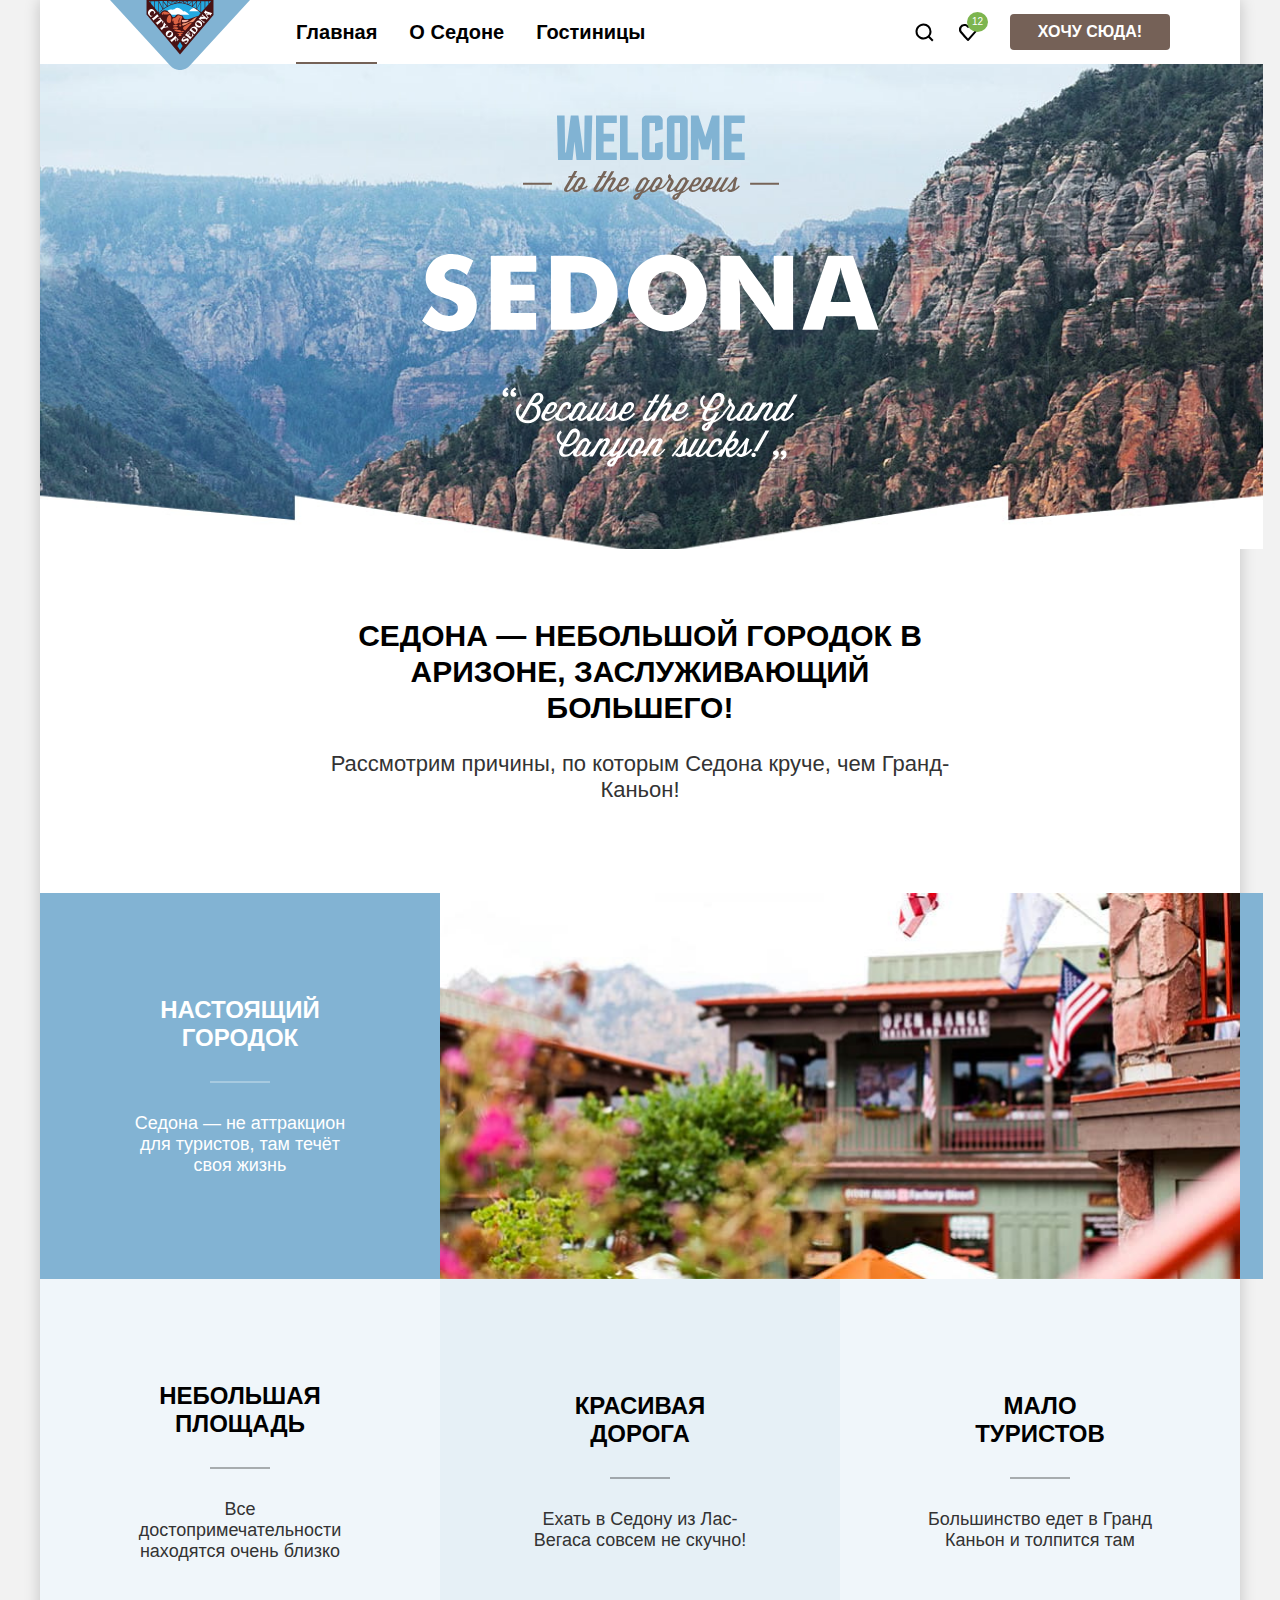
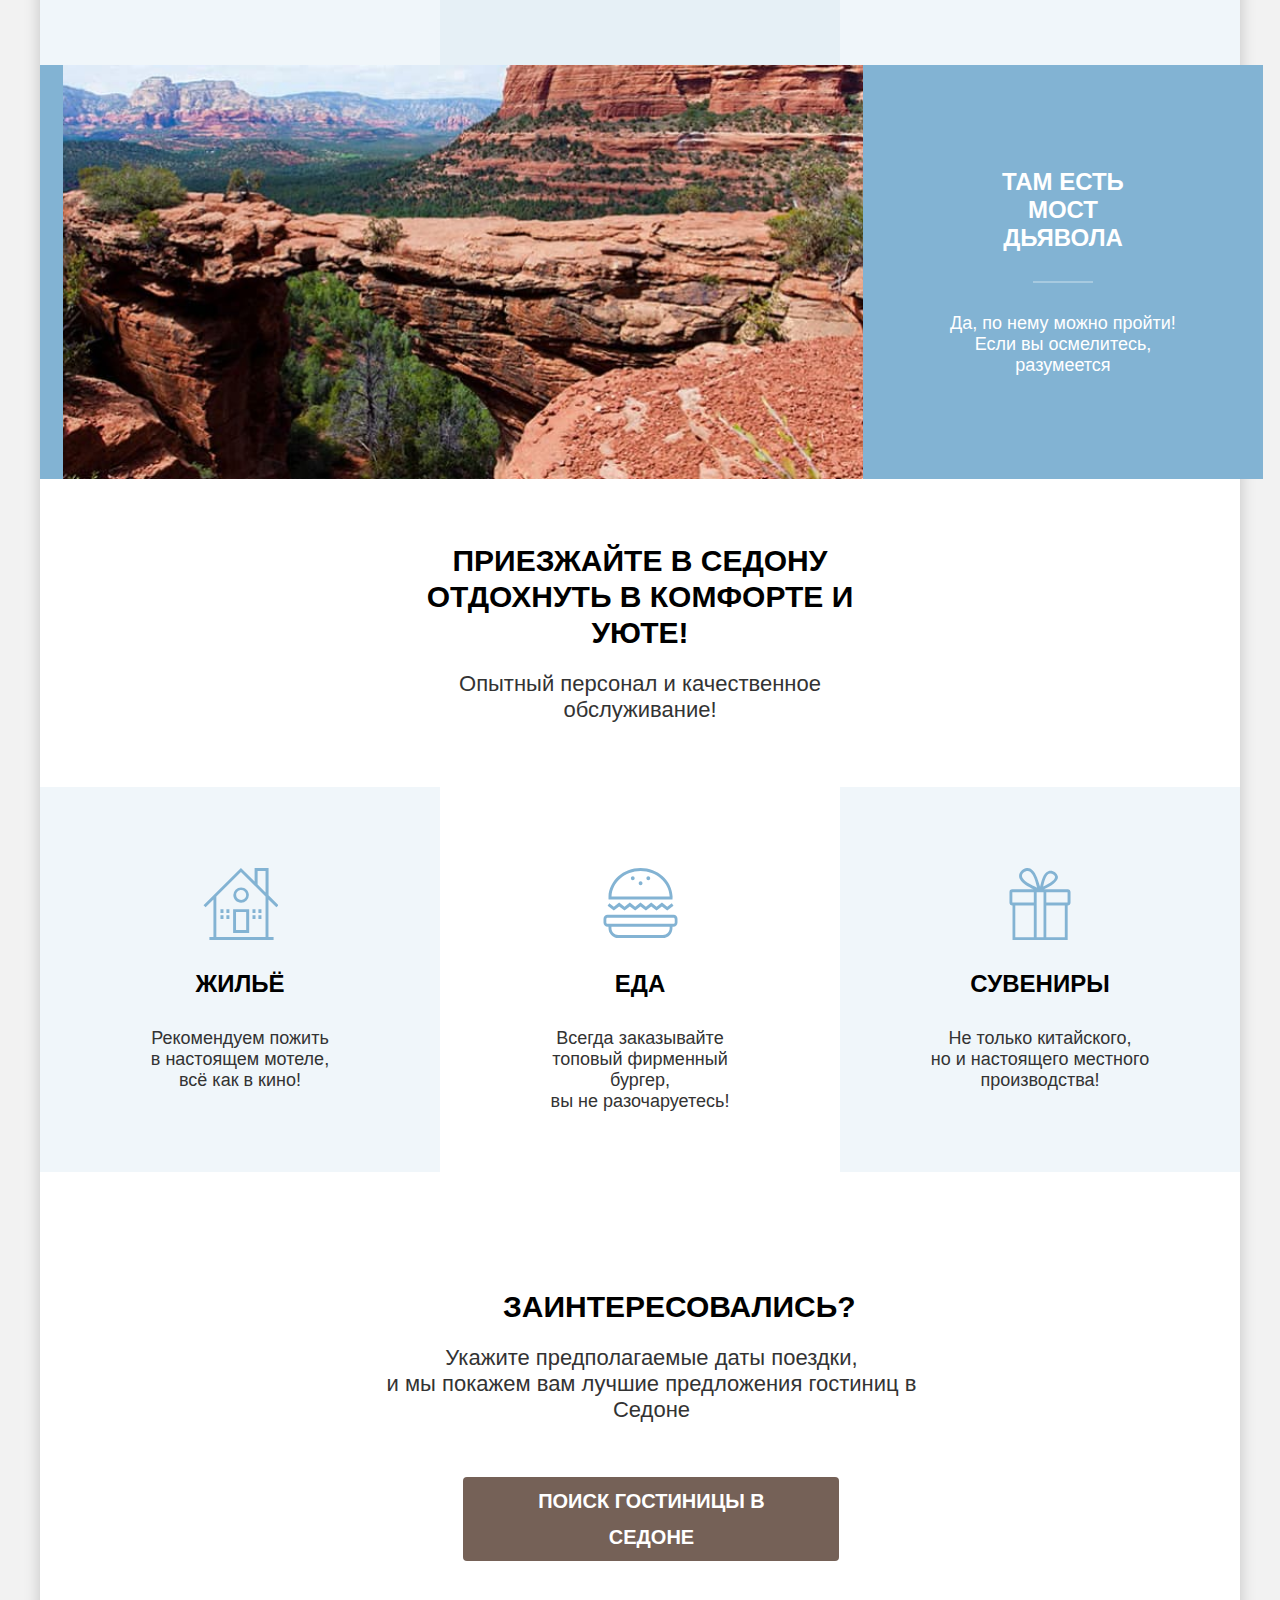
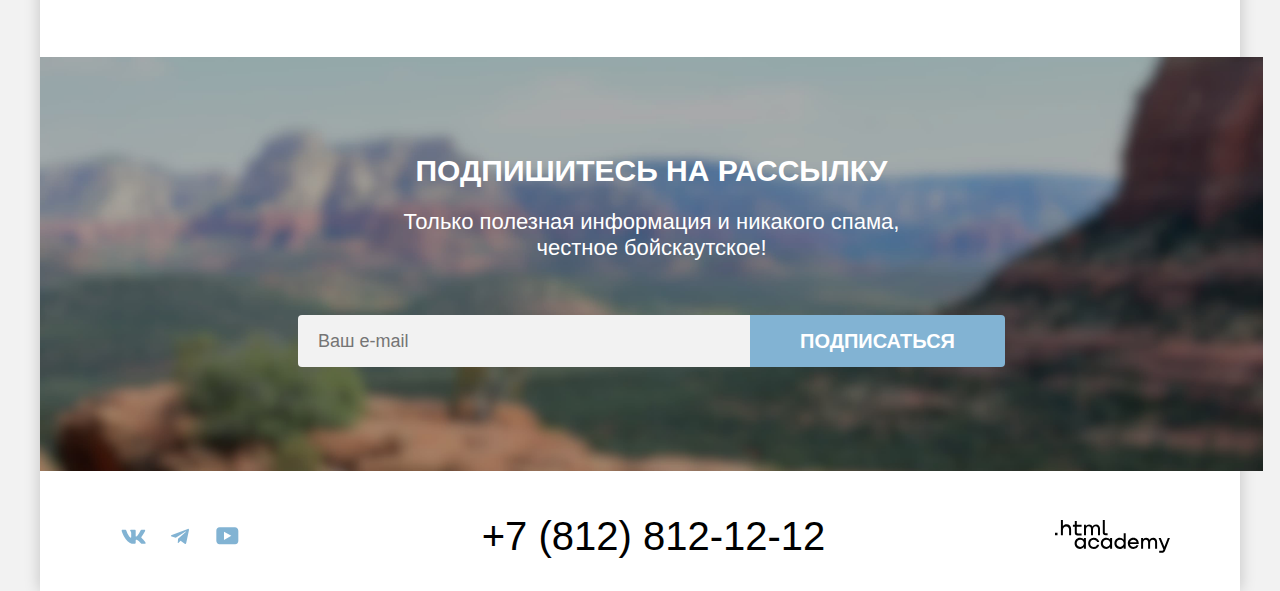
==== commit 2fdeea3d: "исправление шапки и пп" ====
--- a/index.html
+++ b/index.html
@@ -5,13 +5,15 @@
     <meta charset="UTF-8">
     <title>Седона-город в Аризоне</title>
     <link rel="stylesheet" href="styles/styles.css">
+    <link rel="icon" href="favicon.ico">
+    <link rel="icon" type="image/png" href="images/favicons/favicon.png">
   </head>
 
   <body>
     <div class="container">
       <header class="page-header">
-        <a class="page-header__logo logo" href="index.html" aria-current="page">
-          <img src="images/logo.svg" width="140" height="70" alt="Логотип Седоны.">
+        <a class="page-header__logo logo" href="index.html">
+          <img class="logo__image" src="images/logo.svg" width="140" height="70" alt="Логотип Седоны.">
         </a>
         <nav class="page-header__navigation navigation">
           <ul class="navigation__list">
@@ -86,7 +88,7 @@
             </li>
             <li class="advantages__item advantages__item-wide advantages__item--wide-reverse">
               <div class="advantages__item-container">
-                <h3 class="advantages__sub-title advantages__sub-title--color">Там есть мост дьявола</h3>
+                <h3 class="advantages__sub-title advantages__sub-title--color">Там есть<br> мост дьявола</h3>
                 <p class="advantages__description advantages__description--color">Да, по нему можно пройти! Если вы
                   осмелитесь, разумеется</p>
               </div>
@@ -134,10 +136,10 @@
         </section>
         <section class="main-page__subscribe subscribe">
           <h2 class="subscribe__title">Подпишитесь на рассылку</h2>
-          <p class="subscribe__text">Только полезная информация и никакого спама, честное бойскаутское!</p>
+          <p class="subscribe__text">Только полезная информация и никакого спама,<br> честное бойскаутское!</p>
           <form class="subscribe__form" action="https://echo.htmlacademy.ru/" method="post">
             <label class=" visually-hidden subscribe__label" for="subscribe">Ваш e-mail:</label>
-            <input class="subscribe__input" id="subscribe" name="subscribe" type="text" placeholder="Ваш e-mail"
+            <input class="subscribe__input" id="subscribe" name="subscribe" type="email" placeholder="Ваш e-mail"
               required>
             <button class="subscribe__button" type="submit">Подписаться</button>
           </form>
@@ -171,10 +173,7 @@
           </section>
           <section class="page-footer__copyright copyright">
             <h2 class="visually-hidden">Копирайт HTML Academy</h2>
-            <a class="copyright__logo-link" href="https://htmlacademy.ru/">
-              <img class="copyright__logo" src="images/logo-html-academy.svg" width="115" height="33"
-                alt="HTML Academy.">
-            </a>
+            <a class="copyright__logo" href="https://htmlacademy.ru/"></a>
           </section>
         </div>
       </footer>
@@ -189,14 +188,16 @@
           <h2 class="modal__title">Поиск гостиницы в Седоне</h2>
           <form class="modal__form" action="https://echo.htmlacademy.ru" method="get">
             <p class="modal__group modal__group--check-in">
-              <label class="modal__label" for="modal-check-in">Дата заезда:
-                <input class="modal__input modal__input--data" type="text" id="modal-check-in"
+              <label class="modal__label" for="modal-check-in">
+                <span class="modal__label-text">Дата Заезда:</span>
+                <input class="modal__input modal__input--data" type="text" id="modal-check-in" name="check-in"
                   placeholder="27 апреля 2020" required></label>
               <span class="modal__text-error">Мы не можем отправить вас в прошлое.</span>
             </p>
             <p class="modal__group modal__group--check-out">
-              <label class="modal__label" for="modal-check-out">Дата выезда:
-                <input class="modal__input modal__input--data" type="text" id="modal-check-out"
+              <label class="modal__label" for="modal-check-out">
+                <span class="modal__label-text">Дата Выезда:</span>
+                <input class="modal__input modal__input--data" type="text" id="modal-check-out" name="check-out"
                   placeholder="1 сентября 2023" required></label>
               <span class="modal__text">На эти даты есть свободные номера. Пока есть.</span>
             </p>
@@ -206,7 +207,8 @@
                 <button class="modal__button-quantity modal__button-quantity--minus" type="button">
                   <span class="visually-hidden">Уменьшить</span>
                 </button>
-                <input class="modal__input modal__input--quantity" type="number" id="modal-adults" value="2">
+                <input class="modal__input modal__input--quantity" name="modal-adults" type="number" id="modal-adults"
+                  value="2">
                 <button class="modal__button-quantity modal__button-quantity--plus" type="button">
                   <span class="visually-hidden">Увеличить</span>
                 </button>
@@ -228,7 +230,8 @@
                 <button class="modal__button-quantity modal__button-quantity--minus" type="button">
                   <span class="visually-hidden">Уменьшить</span>
                 </button>
-                <input class="modal__input modal__input--quantity" type="number" id="modal-child" value="2">
+                <input class="modal__input modal__input--quantity" type="number" name="modal-child" id="modal-child"
+                  value="2">
                 <button class="modal__button-quantity modal__button-quantity--plus" type="button">
                   <span class="visually-hidden">Увеличить</span>
                 </button>
--- a/styles/styles.css
+++ b/styles/styles.css
@@ -1,5 +1,5 @@
 @font-face {
-  font-family:"PT Sans" ;
+  font-family: "PT Sans";
   font-style: normal;
   font-weight: 400;
   src: url("../fonts/ptsans-400.woff2") format("woff2");
@@ -7,7 +7,7 @@
 }
 
 @font-face {
-  font-family:"PT Sans" ;
+  font-family: "PT Sans";
   font-style: normal;
   font-weight: 700;
   src: url("../fonts/ptsans-700.woff2") format("woff2");
@@ -15,7 +15,7 @@
 }
 
 :root {
-  --main-font:"PT Sans", sans-serif;
+  --main-font: "PT Sans", sans-serif;
 }
 
 html {
@@ -39,17 +39,18 @@
   overflow: hidden;
 }
 
-body{
-  height: 100%;
+body {
   font-family: var(--main-font);
   font-size: 18px;
   line-height: 21px;
+  height: 100%;
+  min-width: 1200px;
   color: #333333;
   background-color: #F2F2F2;
   margin: 0;
 }
 
-.container{
+.container {
   display: flex;
   flex-direction: column;
   min-height: 100%;
@@ -60,15 +61,30 @@
 }
 
 /* header */
-.page-header{
-  display: flex;
-  align-items: center;
+.page-header {
+  display: flex;
   width: 1200px;
   padding-right: 70px;
   padding-left: 70px;
 }
 
-.navigation__list{
+.logo {
+  margin-bottom: -6px;
+  z-index: 1;
+}
+
+.logo__image {
+  display: block;
+  max-width: 280px;
+}
+
+.navigation {
+  display: flex;
+  align-items: stretch;
+}
+
+.navigation__list {
+  align-items: stretch;
   list-style: none;
   display: flex;
   flex-wrap: wrap;
@@ -79,39 +95,61 @@
   margin-left: 30px;
 }
 
-.navigation__link{
-  /* в барбершопе на ссылках стоит display:block, но у меня и без этого свойства работают паддинги. Нужно ли прописывать это св-во? */
+.navigation__item {
+  display: flex;
+  align-items: stretch;
+}
+
+.navigation__link {
+  display: flex;
+  align-items: center;
   font-size: 20px;
-  display: block;
   line-height: 24px;
   font-weight: 700;
   color: #000000;
   text-decoration: none;
   padding: 20px 16px;
-  min-width: 100px;
-}
-
-.navigation__link--active{
-  border-bottom: 2px solid #756257;
-}
-
-.users-menu{
+  min-height: 64px;
+}
+
+.navigation__link--active {
+  position: relative;
+}
+
+.navigation__link--active::before {
+  content:  "";
+  position: absolute;
+  display: block;
+  width: calc(100% - 32px);
+  height: 2px;
+  background-color: #756257;
+  bottom: 0;
+}
+
+.users-menu {
   list-style: none;
+  margin: 0;
   margin-left: auto;
   padding: 0;
   display: flex;
+  align-items: stretch;
+}
+
+.users-menu__item {
+  display: flex;
   align-items: center;
 }
 
-.users-menu__item:not(:last-child) {
-  margin-right: 20px;
+.users-menu__link {
+  width: 44px;
+  height: 64px;
 }
 
 .users-menu__link::before {
   content: "";
-  width: 20px;
-  height: 20px;
-  display:block;
+  width: 44px;
+  height: 64px;
+  display: block;
   background: var(--users-icon) center no-repeat;
 }
 
@@ -122,9 +160,13 @@
 .users-menu__link--favourites {
   --users-icon: url("../images/favourites.svg");
   position: relative;
-}
-
-.favourites-link__text{
+  display: flex;
+  align-items: center;
+  justify-content: center;
+  margin-right: 20px;
+}
+
+.favourites-link__text {
   text-align: center;
   font-weight: 400;
   font-size: 10px;
@@ -135,11 +177,11 @@
   text-decoration: none;
   padding: 5px;
   position: absolute;
-  top: -12px;
-  right: -10px;
-}
-
-.users-menu__link-button{
+  top: 12px;
+  right: 2px;
+}
+
+.users-menu__link-button {
   display: block;
   font-weight: 700;
   font-size: 16px;
@@ -147,30 +189,31 @@
   text-transform: uppercase;
   text-decoration: none;
   text-align: center;
-  color:#FFFFFF ;
+  color: #FFFFFF;
   background: #756157;
   border-radius: 4px;
   width: 160px;
   padding: 8px 10px;
+  align-items: center;
 }
 
 .users-menu__link-button:hover,
-.users-menu__link-button:focus{
+.users-menu__link-button:focus {
   background-color: #615048;
-  border: none;
-  outline: none;
-}
-
-.users-menu__link-button:active{
+
+  outline: none;
+}
+
+.users-menu__link-button:active {
   color: rgba(255, 255, 255, 0.30);
 }
 
-.users-menu__link-button:disabled{
-  background-color:  #E5E5E5;
+.users-menu__link-button:disabled {
+  background-color: #E5E5E5;
 }
 
 /* main */
-.main-page{
+.main-page {
   text-align: center;
 }
 
@@ -180,42 +223,50 @@
 }
 
 /* section:hero */
-.hero{
-  text-align: center;
+.hero {
+
   background-image: url("../images/hero-background.jpg");
+  background-position: center;
   background-repeat: no-repeat;
-  background-color:#4595ca;
+  background-color: #4595ca;
   background-size: cover;
   padding: 51px 0 82px 0;
+
+}
+.hero__img{
+display: block;
+margin: 0 auto;
 }
 
 /* section-advantages */
-.advantages-wrapper{
+.advantages-wrapper {
   width: 1200px;
   padding: 69px 0;
   margin-bottom: 21px;
 }
 
-.advantages__title{
+.advantages__title {
   font-weight: 700;
   font-size: 30px;
   line-height: 36px;
   color: #000000;
   text-transform: uppercase;
+  padding: 0;
   margin: 0 auto;
   width: 620px;
 }
 
-.advantages__text{
+.advantages__text {
   font-weight: 400;
   font-size: 22px;
   line-height: 26px;
-  width: 651px;
+  width: 684px;
   margin: 0 auto;
   margin-top: 25px;
-}
-
-.advantages__list{
+  padding: 0;
+}
+
+.advantages__list {
   display: flex;
   flex-wrap: wrap;
   list-style: none;
@@ -223,78 +274,101 @@
   margin: 0;
 }
 
-.advantages__item-container{
+.advantages__item-container {
   display: flex;
   flex-direction: column;
-  justify-content: flex-start;
+  justify-content: center;
   min-height: 385px;
   width: 400px;
   vertical-align: auto;
-  padding: 90px 85px;
-}
-
-.advantages__photo{
+  padding: 103px 85px;
+}
+
+.advantages__photo {
   object-fit: cover;
   height: 100%;
   width: 800px;
-}
-
-.advantages__item-wide{
+  display: block;
+}
+
+.advantages__item-wide {
   display: flex;
   flex-wrap: wrap;
   color: #FFFFFF;
   background-color: #82B3D3;
   width: 100%;
-}
-
-.advantages__item--wide-reverse{
+  margin: 0;
+}
+
+.advantages__item--wide-reverse {
   flex-direction: row-reverse;
 }
 
 .advantages__item-narrow {
-  background-color:rgba(131, 179, 211, 0.12);
-}
-
-.advantages__item-narrow--color{
-  background-color:rgba(131, 179, 211, 0.2);
-}
-
-.advantages__sub-title{
+  background-color: rgba(131, 179, 211, 0.12);
+}
+
+.advantages__item-narrow--color {
+  background-color: rgba(131, 179, 211, 0.2);
+}
+
+.advantages__sub-title {
   font-weight: 700;
   font-size: 24px;
   line-height: 28px;
   color: #000000;
   text-transform: uppercase;
   margin: 0 auto;
-  margin-bottom: 30px;
   width: 175px;
-}
-
-.advantages__sub-title--color{
-  color: #FFFFFF;
-}
-
-.advantages__description{
+  padding: 0;
+
+
+}
+
+.advantages__sub-title::after {
+  content: "";
+  display: block;
+  width: 60px;
+  height: 2px;
+  background-color: rgba(0, 0, 0, 0.30);
+  margin: 29px auto 0;
+}
+
+.advantages__sub-title--color {
+  color: #FFFFFF;
+}
+
+.advantages__sub-title--color::after {
+  content: "";
+  display: block;
+  width: 60px;
+  height: 2px;
+  background-color: rgba(255, 255, 255, 0.30);
+  margin: 29px auto 0;
+}
+
+.advantages__description {
   width: 230px;
   margin: 0;
+  padding: 0;
   margin-top: 30px;
 }
 
-.advantages__description--color{
+.advantages__description--color {
   color: #FFFFFF;
 }
 
 /* section-service */
-.service{
+.service {
   width: 1200px;
 }
 
-.service-wrapper{
+.service-wrapper {
   width: 1200px;
-padding: 64px 0;
-}
-
-.service__title{
+  padding: 64px 0;
+}
+
+.service__title {
   font-weight: 700;
   font-size: 30px;
   line-height: 36px;
@@ -304,7 +378,7 @@
   margin: 0 auto;
 }
 
-.service__text{
+.service__text {
   font-size: 22px;
   line-height: 26px;
   color: #333333;
@@ -313,7 +387,7 @@
   margin-top: 20px;
 }
 
-.service__list{
+.service__list {
   display: flex;
   justify-content: space-between;
   margin: 0;
@@ -322,19 +396,19 @@
   list-style: none;
 }
 
-.service__item--container{
+.service__item--container {
   width: 400px;
   padding: 81px 85px 81px 85px;
   background-color: rgba(131, 179, 211, 0.12);
 }
 
-.service__item--container-food{
+.service__item--container-food {
   width: 400px;
   padding: 81px 85px 81px 85px;
   background-color: inherit;
 }
 
-.service__sub-title{
+.service__sub-title {
   font-weight: 700;
   font-size: 24px;
   line-height: 28px;
@@ -345,7 +419,7 @@
   margin-bottom: 30px;
 }
 
-.service__sub-title--house::before{
+.service__sub-title--house::before {
   content: "";
   display: block;
   margin: 0 auto;
@@ -356,7 +430,7 @@
   background-repeat: no-repeat;
 }
 
-.service__sub-title--food::before{
+.service__sub-title--food::before {
   content: "";
   display: block;
   margin: 0 auto;
@@ -367,7 +441,7 @@
   background-repeat: no-repeat;
 }
 
-.service__sub-title--souvenir::before{
+.service__sub-title--souvenir::before {
   content: "";
   display: block;
   margin: 0 auto;
@@ -377,9 +451,10 @@
   background-image: url("../images/service-souvenir.svg");
   background-size: contain;
   background-repeat: no-repeat;
-}
-
-.service__description{
+  background-position: center;
+}
+
+.service__description {
   text-align: center;
   width: 230px;
   margin: 0;
@@ -410,8 +485,8 @@
 }
 
 .booking-hotel__link{
-  align-items: center;
-  flex-wrap: wrap;
+  display: block;
+  margin: 0 auto;
   width: 376px;
   font-weight: 700;
   font-size: 20px;
@@ -422,7 +497,7 @@
   color: #FFFFFF;
   background-color: #756157;
   border-radius: 4px;
-  padding: 5px 50px;
+  padding: 6px 50px;
 }
 
 .booking-hotel__link:hover,
@@ -471,12 +546,11 @@
 }
 
 .subscribe__input{
-  display: inline-block;
+  display: block;
   font-family: inherit;
   font-size: 18px;
   line-height: 24px;
-  color: #000000;
-  opacity: 60%;
+  color: rgba(0, 0, 0, 0.6);
   background-color:#F2F2F2;
   border: 0;
   border-top-left-radius: 4px;
@@ -484,15 +558,15 @@
   flex-wrap: wrap;
   min-width: 452px;
   margin: 0;
-  padding: 14px 20px;
+  padding: 12px 20px;
 }
 
 .subscribe__button{
   display: inline-block;
   flex-wrap: wrap;
-  min-width:132px ;
+  min-width: 132px ;
   font-family: inherit;
-  font-style: 700;
+  font-weight: 700;
   font-size: 20px;
   line-height: 36px;
   text-transform: uppercase;
@@ -553,6 +627,7 @@
   display: flex;
   align-items: center;
   justify-content: center;
+  outline: none;
 }
 
 .socials__link::before{
@@ -613,40 +688,54 @@
   color: #756157;
 }
 
-.contacts__phone:focus{
+.contacts__phone:focus {
   color: #756157;
   border: none;
   outline: none;
 }
 
-.contacts__phone:active{
+.contacts__phone:active {
   color: rgba(117, 97, 87, 0.30);
 }
 
-.copyright{
+.copyright {
   width: 115px;
 }
 
-.copyright__logo{
+.copyright__logo {
   display: flex;
   align-items: center;
   height: 33px;
-}
-
-.copyright__logo:hover,
-.copyright__logo:focus{
-  fill:#756157;
-  border: none;
-  outline: none;
-}
-
-.copyright__logo:active{
-  fill:#756157;
-  fill-opacity: 0.3;
+  outline: none;
+}
+.copyright__logo::before {
+  width: 115px;
+  height: 33px;
+  display: block;
+  content: "";
+  mask: url("../images/logo-html-academy.svg") center no-repeat;
+  -webkit-mask: url("../images/logo-html-academy.svg") center no-repeat;
+  background: #000000;
+}
+
+.copyright__logo:hover::before{
+  background-color:#756157;
+  border: none;
+  outline: none;
+}
+.copyright__logo:focus::before{
+  background:#756157;
+  border: none;
+  outline: none;
+}
+
+.copyright__logo:active::before{
+  background:#756157;
+  opacity: 0.3;
 }
 
 /* Catalog section-filters-hotels */
-.filters-hotels{
+.filters-hotels {
   background-image: url("../images/filters-hotels-background.jpg");
   background-repeat: no-repeat;
   background-color: #82B3D3;
@@ -655,7 +744,7 @@
   margin: 0;
 }
 
-.filters-hotels__title{
+.filters-hotels__title {
   font-weight: 700;
   font-size: 60px;
   line-height: 78px;
@@ -671,7 +760,6 @@
   flex-wrap: wrap;
   margin: 0 0 40px 0;
   padding: 0;
-  width: 114px;
   align-items: center;
 }
 
@@ -717,22 +805,25 @@
 /* section-filters */
 .forms{
   display: flex;
-  flex-wrap: wrap;
-  width: 1060px;
-  row-gap: 70px;
-  column-gap: 70px;
-}
-
-.forms__group{
+
+
+}
+
+.forms__group {
   max-width: 180px;
   padding: 0;
   margin: 0;
   border: 0;
 }
 
+.forms__group--realty {
+  margin-left: 70px;
+}
 .forms__group--cost{
   width: 288px;
-  margin-left: auto;
+  margin-left: 162px;
+
+
 }
 
 .forms__title{
@@ -740,6 +831,7 @@
   line-height: 24px;
   color: #FFFFFF;
   margin-bottom: 32px;
+
 }
 
 .forms__list{
@@ -758,22 +850,61 @@
   margin-bottom: 0;
 }
 
-.forms__label{
+.forms__label {
+  display: flex;
+  font-family: inherit;
   font-size: 18px;
-  line-height: 24px;
-  color: #000000;
-}
-
-.forms__input{
-  font-family: inherit;
-  font-weight: 700;
-  font-size: 18px;
-  line-height: 24px;
-  color:  #000000;
+  line-height: 23px;
+  color: #FFFFFF;
+
+}
+
+.forms__label:hover {
+  opacity: 0.6;
+}
+
+.forms__label:active {
+  opacity: 0.3;
+}
+
+.forms__input {
+  width: 20px;
+  height: 20px;
+  margin: 0;
+  margin-right: 16px;
+  cursor: pointer;
+  vertical-align: -15%;
+  flex-shrink: 0;
+}
+
+.forms__input[type="checkbox"] {
+  background-color: #ffffff;
+  appearance: none;
+  border-radius: 4px;
+
+}
+
+.forms__input[type="checkbox"]:checked {
+background: url("../images/checkbox-tick.svg") center no-repeat #ffffff;
+background-size: 20px 19px;
+}
+
+.forms__input[type="radio"] {
+  background-color: #ffffff;
+  appearance: none;
+  border-radius: 50%;
+
+}
+
+.forms__input[type="radio"]:checked {
+border-radius: 50%;
+background: url("../images/radio.svg") center no-repeat #ffffff;
+background-size: 20px 20px;
 }
 
 .range__scale {
   position: relative;
+  margin-top: 46px;
   height: 4px;
   background-color: rgba(255, 255, 255, 0.3);
 }
@@ -781,6 +912,7 @@
 .range__bar {
   position: absolute;
   height: 4px;
+top: -2px;
   background-color: #ffffff;
 }
 
@@ -795,16 +927,23 @@
   margin: 0;
 }
 
+.range__toggle:focus {
+  outline: 2px solid #83B3D3;
+}
+.range__toggle:active {
+  outline: 1px solid #83B3D3;
+}
+
 .range__toggle--min {
   top: 50%;
   transform: translateY(-50%);
-  left: -9px;
+  left: -11px;
 }
 
 .range__toggle--max {
   top: 50%;
   transform: translateY(-50%);
-  left: 208px;
+  left: 195px;
 }
 
 .range__wrapper-inputs {
@@ -817,17 +956,35 @@
   font-weight: 400;
   font-size: 14px;
   line-height: 20px;
+  height: 48px;
   display: flex;
   margin-left: -12px;
   color: rgba(0, 0, 0, 0.3);
-
+  position: relative;
+}
+
+.range__label:focus{
+  outline: 3px solid #83B3D3;
 }
 
 .range__label--max {
   margin-left: 2px;
 }
+.range__label-text {
+  font-family: inherit;
+  font-size: 18px;
+  font-style: normal;
+  font-weight: 400;
+  line-height: 24px;
+  color: rgba(0, 0, 0, 0.3);
+  position: absolute;
+  right: 20px;
+  top: 3%;
+  transform: translateY(50%);
+}
 
 .range__input {
+  height: 48px;
   font-family: var(--main-font);
   font-style: normal;
   font-weight: 700;
@@ -839,7 +996,7 @@
   border: none;
   display: inline-block;
   width: 143px;
-  padding: 7px 5px;
+  padding: 10px 20px;
   margin-bottom: 36px;
   appearance: textfield;
   border-radius: 4px 0 0 4px;
@@ -857,7 +1014,8 @@
 
 .forms__button-container{
   align-self: center;
-  margin-left: 70px;
+margin-left: auto;
+  padding-top: 56px;
 }
 
 .forms__button{
@@ -876,33 +1034,36 @@
   text-align: center;
   text-transform: uppercase;
   cursor: pointer;
+
 }
 
 .forms__button:hover,
-.forms__button:focus{
+.forms__button:focus {
   background-color: #68A2CA;
   border: none;
   outline: none;
 }
 
-.forms__button:active{
+.forms__button:active {
   color: rgba(255, 255, 255, 0.30);
 }
 
-.forms__button:disabled{
+.forms__button:disabled {
   background-color: #E5E5E5;
 }
 
 .forms__button--reset{
   text-align: center;
   background-color: transparent;
+  margin-top: 29px;
+  border: 3px solid transparent;
 }
 
 .forms__button--reset:hover{
   opacity: 0.6;
   background-color:transparent;
-  border: none;
-  outline: none;
+  border: 3px solid transparent;
+
 }
 
 .forms__button--reset:focus{
@@ -912,13 +1073,11 @@
 
 .forms__button--reset:active{
   color: rgba(255, 255, 255, 0.30);
-  border: none;
-  outline: none;
 }
 
 .forms__button--reset:disabled{
-  opacity: 0.10000000149011612;
-  border: none;
+  opacity: 0.1;
+  border: 3px solid transparent;
   outline: none;
 }
 
@@ -936,6 +1095,7 @@
   font-weight: 700;
   font-size: 30px;
   line-height: 36px;
+  text-transform: uppercase;
   color: #000000;
   margin: 0;
   margin-right: auto;
@@ -950,8 +1110,11 @@
   color: #333333;
   padding-right: 131px;
   padding-left: 20px;
+  background-color: inherit;
   border: 2px solid #E5E5E5;
   border-radius: 4px;
+  appearance: none;
+  background: url("../images/sorting.svg") center right 20px no-repeat;
 }
 
 .sorting__select:hover,
@@ -1028,12 +1191,21 @@
   display: grid;
   grid-template-columns: repeat(3, 340px);
   gap:20px;
-  margin: 40px 0;
+  margin: 40px 0 80px 0;
   padding: 0;
   width: 1060px;
   list-style: none;
-}
-
+  position: relative;
+}
+.list-hotels:before {
+  content:  "";
+  position: absolute;
+  display: block;
+  width: 100%;
+  height: 1px;
+  background-color: #E6E6E6;
+  bottom: -40px;
+}
 .list-hotels__item{
   align-items: center;
   display: grid;
@@ -1063,6 +1235,11 @@
 }
 
 .list-hotels__title {
+  font-family: var(--main-font);
+  font-size: 24px;
+  font-style: normal;
+  font-weight: 700;
+  line-height: 28px;
   margin: 0;
 }
 
@@ -1076,6 +1253,7 @@
 }
 
 .list-hotels__detailed{
+  font-family:var(--main-font) ;
   font-weight: 700;
   font-size: 16px;
   line-height: 20px;
@@ -1106,6 +1284,7 @@
 }
 
 .list-hotels__favourites{
+  font-family: var(--main-font);
   font-weight: 700;
   font-size: 16px;
   line-height: 20px;
@@ -1117,6 +1296,8 @@
   padding: 8px 10px;
   border: 0;
   min-width: 140px;
+  display: block;
+  margin: 0;
 }
 
 .list-hotels__favourites:hover,
@@ -1138,6 +1319,7 @@
   display: block;
   width: 140px;
   height: 37px;
+  margin: 0;
 }
 
 .stars--4{
@@ -1187,7 +1369,8 @@
 .pagination{
   display: flex;
   width: 1060px;
-  margin: 40px 0 60px;
+  margin: 0;
+  margin-top: 40px;
   padding: 0;
   list-style: none;
   gap: 8px;
@@ -1199,6 +1382,7 @@
   justify-content: center;
   min-width: 60px;
   height: 60px;
+  font-family: inherit;
   font-weight: 700;
   font-size: 20px;
   line-height: 36px;
@@ -1259,6 +1443,7 @@
   background-color: #FFFFFF;
   background-image: none;
   text-align: center;
+  padding: 96px 258px 104px 258px;
 }
 
 .subscribe__title--catalog{
@@ -1337,6 +1522,7 @@
   font-weight: 700;
   font-size: 30px;
   line-height: 36px;
+  text-transform: uppercase;
   color: #000000;
   margin: 0 0 64px 0;
 }
@@ -1380,6 +1566,9 @@
   justify-content: space-between;
   align-items: center;
 }
+.modal__label-text{
+  max-width: 136px;
+}
 
 .modal__label--child{
   margin: 0;
@@ -1395,13 +1584,22 @@
   color: #000000;
   background-color: #F2F2F2;
   border: none;
-  padding:12px 20px;
+  padding:12px 45px 12px 20px;
 }
 
 .modal__input--data{
   width: 440px;
   border-radius: 4px;
   background: url("../images/calendar.svg") center right 22px no-repeat #f2f2f2;
+}
+
+.modal__input--data:hover{
+  background-color: #E6E6E6;
+}
+
+.modal__input--data:focus{
+  outline: 3px solid #83B3D3;
+  background: #E6E6E6;
 }
 
 .modal__text{
@@ -1421,16 +1619,15 @@
   font-size: 16px;
   line-height: 21px;
   color: #FF5757;
-  margin-left: 157px;
+  margin: 4px 0 0 157px;
 }
 
 .tooltip{
-  position: absolute;
+  position: relative;
   width: 26px;
   height: 26px;
-  top: 50%;
-  left: 59px;
-  transform: translateY(-50%);
+  margin-right: 46px;
+  margin-left: 10px;
 }
 
 .tooltip__toggle {
@@ -1511,6 +1708,10 @@
   padding: 0;
 }
 
+.modal__button-quantity:focus{
+  outline: 3px solid #82B3D3;
+}
+
 .modal__button-quantity::before {
   content: "";
   width: 40px;
@@ -1521,14 +1722,18 @@
 }
 
 .modal__button-quantity--minus {
+  border-top-left-radius: 4px;
+  border-bottom-left-radius: 4px;
   --modal-quantity: url("../images/minus.svg");
 }
 
 .modal__button-quantity--plus {
   --modal-quantity: url("../images/plus.svg");
-}
-
-.modal__input--quantity{
+  border-top-right-radius: 4px;
+  border-bottom-right-radius: 4px;
+}
+
+.modal__input--quantity {
   width: 31px;
   padding: 4px 0;
   text-align: center;
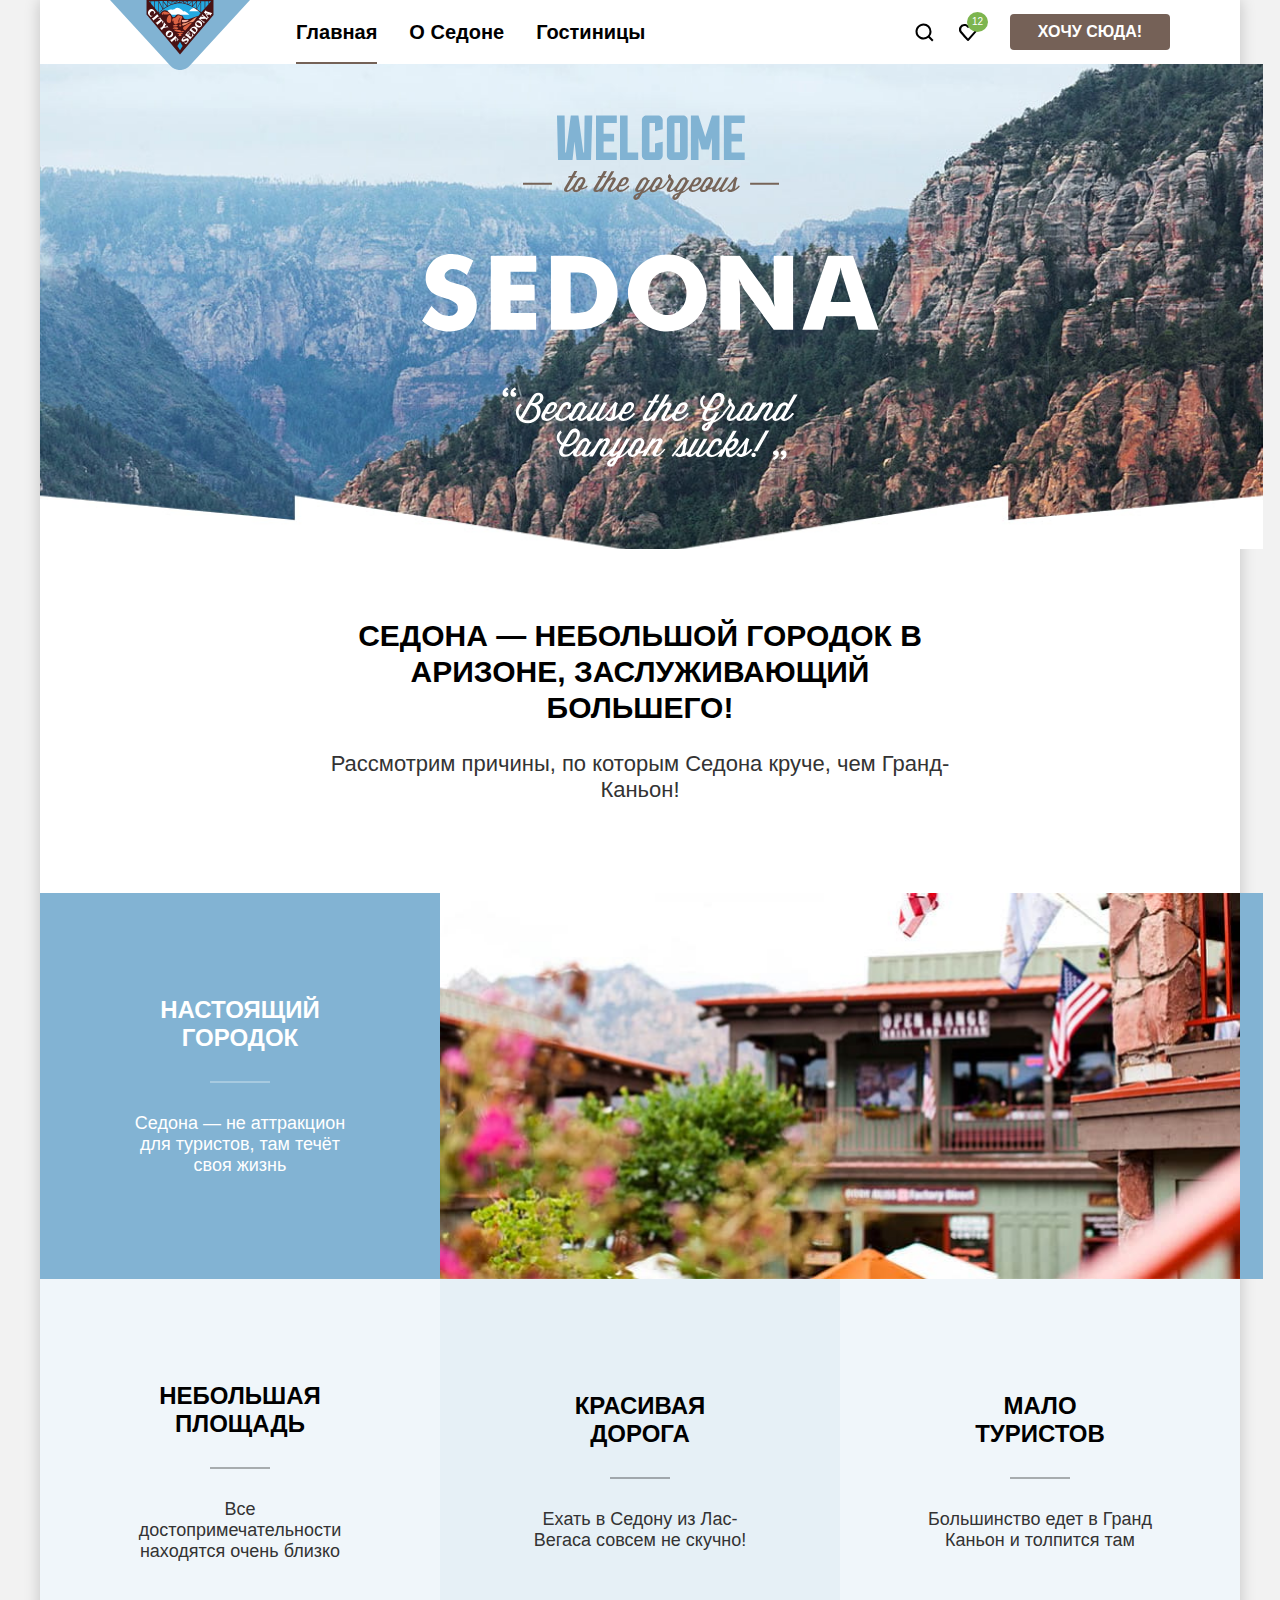
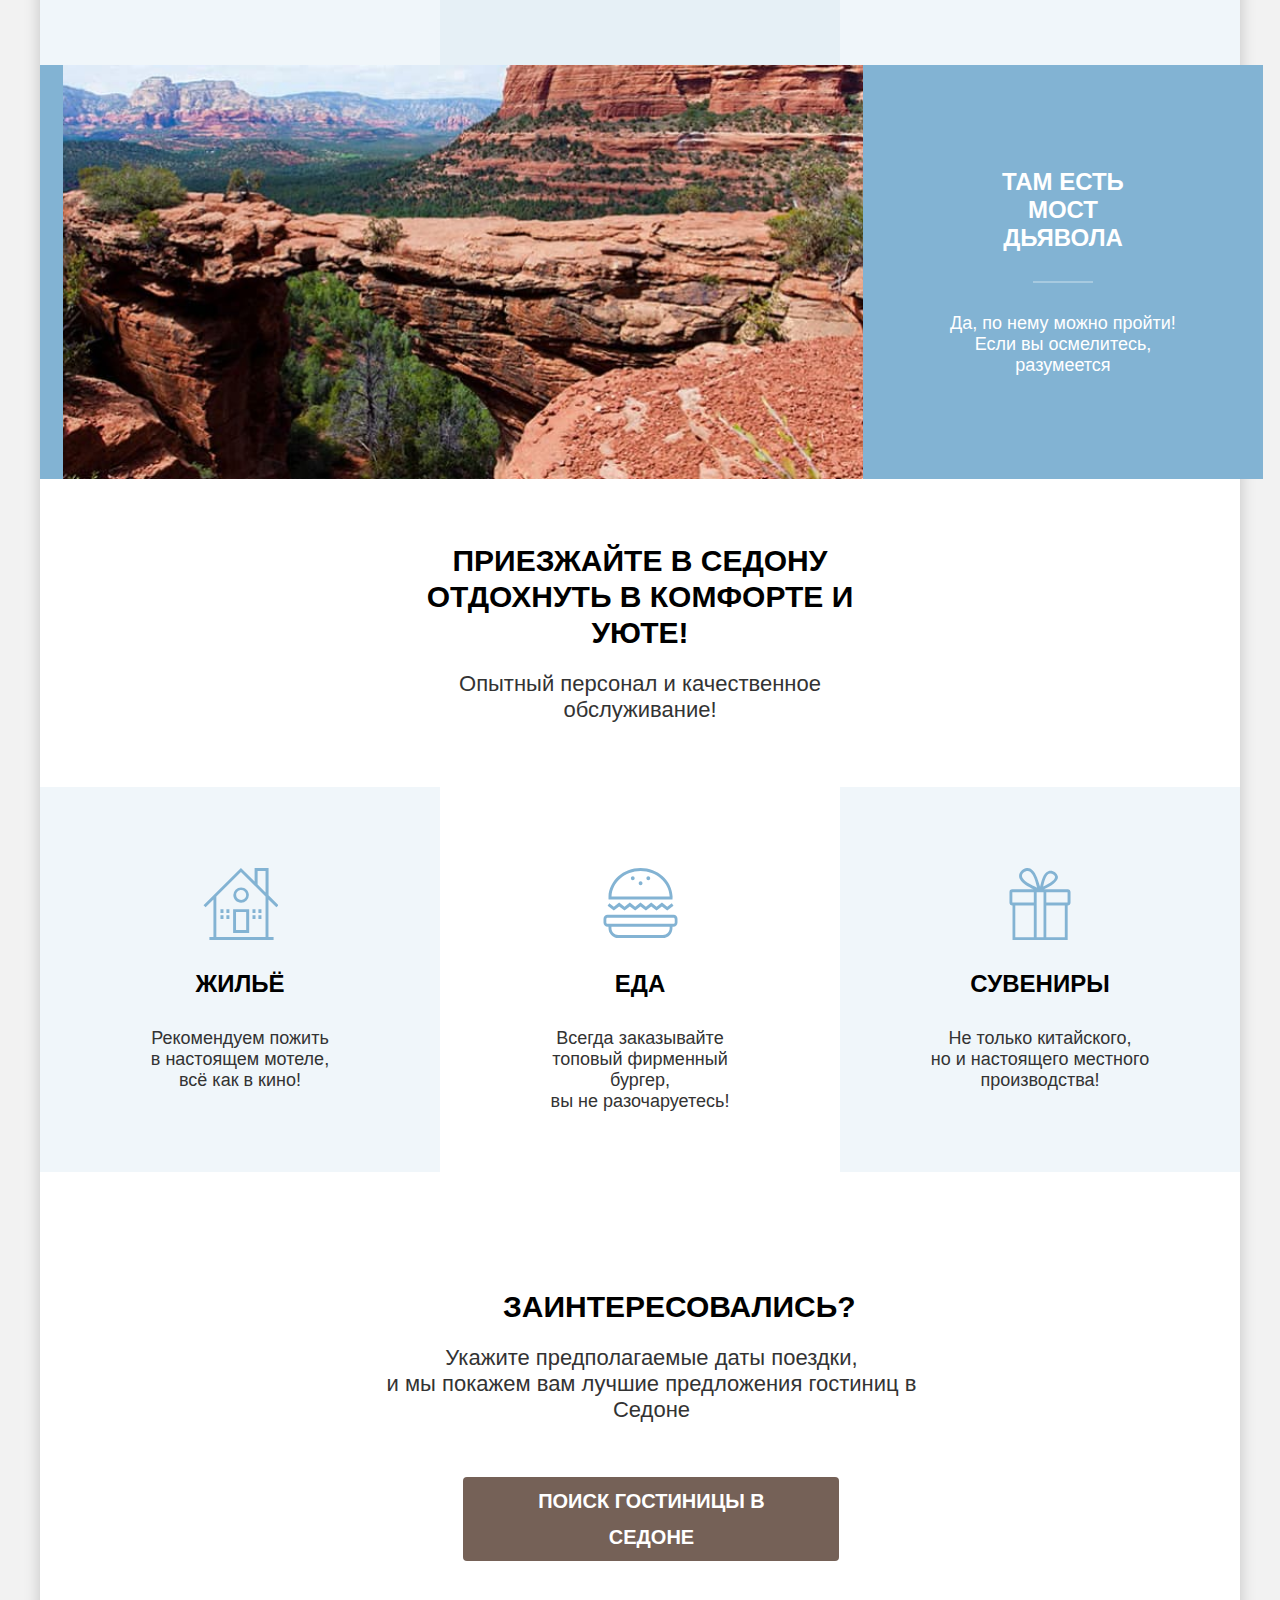
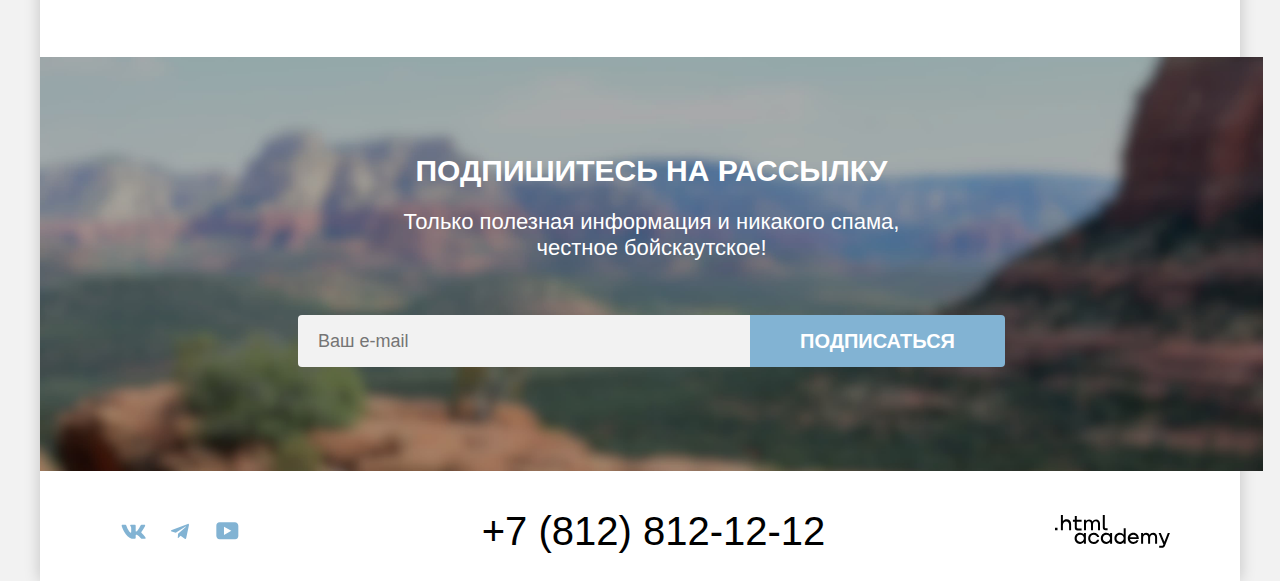
==== commit 55f218e0: "испарвления по пп" ====
--- a/index.html
+++ b/index.html
@@ -94,7 +94,7 @@
               </div>
               <div class="advantages__item--img">
                 <img class="advantages__photo" src="images/advantages-photo-2.jpg" width="800" height="385"
-                  alt="Природный горный мост над коньоном.">
+                  alt="Природный горный мост над каньоном.">
               </div>
             </li>
           </ul>
--- a/styles/styles.css
+++ b/styles/styles.css
@@ -200,7 +200,6 @@
 .users-menu__link-button:hover,
 .users-menu__link-button:focus {
   background-color: #615048;
-
   outline: none;
 }
 
@@ -224,18 +223,17 @@
 
 /* section:hero */
 .hero {
-
   background-image: url("../images/hero-background.jpg");
   background-position: center;
   background-repeat: no-repeat;
   background-color: #4595ca;
   background-size: cover;
   padding: 51px 0 82px 0;
-
-}
-.hero__img{
-display: block;
-margin: 0 auto;
+}
+
+.hero__img {
+  display: block;
+  margin: 0 auto;
 }
 
 /* section-advantages */
@@ -321,8 +319,6 @@
   margin: 0 auto;
   width: 175px;
   padding: 0;
-
-
 }
 
 .advantages__sub-title::after {
@@ -461,11 +457,11 @@
 }
 
 /* section-booking-hotel */
-.booking-hotel{
+.booking-hotel {
   padding: 96px 304px;
 }
 
-.booking-hotel__title{
+.booking-hotel__title {
   font-weight: 700;
   font-size: 30px;
   line-height: 36px;
@@ -476,7 +472,7 @@
   margin-bottom: 20px;
 }
 
-.booking-hotel__text{
+.booking-hotel__text {
   font-size: 22px;
   line-height: 26px;
   width: 592px;
@@ -484,7 +480,7 @@
   margin-bottom: 54px;
 }
 
-.booking-hotel__link{
+.booking-hotel__link {
   display: block;
   margin: 0 auto;
   width: 376px;
@@ -501,29 +497,29 @@
 }
 
 .booking-hotel__link:hover,
-.booking-hotel__link:focus{
+.booking-hotel__link:focus {
   background-color: #615048;
   border: none;
   outline: none;
 }
 
-.booking-hotel__link:active{
+.booking-hotel__link:active {
   color: rgba(255, 255, 255, 0.30);
 }
 
-.booking-hotel__link:disabled{
-  background-color:  #E5E5E5;
+.booking-hotel__link:disabled {
+  background-color: #E5E5E5;
 }
 
 /* section-subscribe */
-.subscribe{
+.subscribe {
   background-image: url("../images/subsribe.jpg");
   padding: 96px 258px 104px 258px;
   background-size: 100% auto;
   background-color: #82B3D3;
 }
 
-.subscribe__title{
+.subscribe__title {
   font-weight: 700;
   font-size: 30px;
   line-height: 36px;
@@ -533,7 +529,7 @@
   margin-bottom: 20px;
 }
 
-.subscribe__text{
+.subscribe__text {
   font-size: 22px;
   line-height: 26px;
   color: #FFFFFF;
@@ -541,17 +537,17 @@
   margin-bottom: 54px;
 }
 
-.subscribe__form{
-  display: flex;
-}
-
-.subscribe__input{
+.subscribe__form {
+  display: flex;
+}
+
+.subscribe__input {
   display: block;
   font-family: inherit;
   font-size: 18px;
   line-height: 24px;
   color: rgba(0, 0, 0, 0.6);
-  background-color:#F2F2F2;
+  background-color: #F2F2F2;
   border: 0;
   border-top-left-radius: 4px;
   border-bottom-left-radius: 4px;
@@ -561,7 +557,7 @@
   padding: 12px 20px;
 }
 
-.subscribe__button{
+.subscribe__button {
   display: inline-block;
   flex-wrap: wrap;
   min-width: 132px ;
@@ -582,22 +578,22 @@
 }
 
 .subscribe__button:hover,
-.subscribe__button:focus{
+.subscribe__button:focus {
   background-color: #68A2CA;
   border: none;
   outline: none;
 }
 
-.subscribe__button:active{
+.subscribe__button:active {
   color: rgba(255, 255, 255, 0.30);
 }
 
-.subscribe__button:disabled{
+.subscribe__button:disabled {
   background-color: #E5E5E5;
 }
 
  /* footer  */
-.page-footer__container{
+.page-footer__container {
   display: flex;
   justify-content: space-between;
   width: 1060px;
@@ -605,11 +601,11 @@
   align-items: center;
 }
 
-.socials{
+.socials {
   width: 142px;
 }
 
-.socials__list{
+.socials__list {
   display: flex;
   flex-wrap: wrap;
   margin: 0;
@@ -617,20 +613,20 @@
   list-style: none;
 }
 
-.socials__item{
+.socials__item {
   width: 33%;
   height: 40px;
   padding: 0 10px;
 }
 
-.socials__link{
+.socials__link {
   display: flex;
   align-items: center;
   justify-content: center;
   outline: none;
 }
 
-.socials__link::before{
+.socials__link::before {
   width: 48px;
   height: 40px;
   content: "";
@@ -651,30 +647,30 @@
 }
 
 .socials__link:active::before {
-  background:#68A2CA;
-  opacity:0.3;
-}
-
-.socials__link--vkontakte{
+  background: #68A2CA;
+  opacity: 0.3;
+}
+
+.socials__link--vkontakte {
   --socials-icon: url("../images/vkontakte.svg");
 }
 
-.socials__link--telegram{
+.socials__link--telegram {
   --socials-icon: url("../images/telegram.svg");
 }
 
-.socials__link--youtube{
+.socials__link--youtube {
   --socials-icon: url("../images/youtube.svg");
 }
 
-.contacts{
+.contact {
   flex-wrap: wrap;
   text-align: center;
   width: 720px;
   padding: 5px 80px;
 }
 
-.contacts__phone{
+.contacts__phone {
   font-size: 40px;
   line-height: 40px;
   text-transform: uppercase;
@@ -684,7 +680,7 @@
   width: 320px;
 }
 
-.contacts__phone:hover{
+.contacts__phone:hover {
   color: #756157;
 }
 
@@ -708,6 +704,7 @@
   height: 33px;
   outline: none;
 }
+
 .copyright__logo::before {
   width: 115px;
   height: 33px;
@@ -718,19 +715,20 @@
   background: #000000;
 }
 
-.copyright__logo:hover::before{
-  background-color:#756157;
-  border: none;
-  outline: none;
-}
-.copyright__logo:focus::before{
-  background:#756157;
-  border: none;
-  outline: none;
-}
-
-.copyright__logo:active::before{
-  background:#756157;
+.copyright__logo:hover::before {
+  background-color: #756157;
+  border: none;
+  outline: none;
+}
+
+.copyright__logo:focus::before {
+  background: #756157;
+  border: none;
+  outline: none;
+}
+
+.copyright__logo:active::before {
+  background: #756157;
   opacity: 0.3;
 }
 
@@ -754,7 +752,7 @@
   margin-bottom: 8px;
 }
 
-.breadcrumbs{
+.breadcrumbs {
   list-style: none;
   display: flex;
   flex-wrap: wrap;
@@ -763,38 +761,38 @@
   align-items: center;
 }
 
-.breadcrumbs__item:not(:last-child){
-  display: flex;
-}
-
-.breadcrumbs__item:not(:last-child)::after{
-  display:inline-block;
+.breadcrumbs__item:not(:last-child) {
+  display: flex;
+}
+
+.breadcrumbs__item:not(:last-child)::after {
+  display: inline-block;
   content: "";
-  background:url("../images/arrow-breadcrumbs.svg") center no-repeat;
+  background: url("../images/arrow-breadcrumbs.svg") center no-repeat;
   width: 7px;
   height: 10px;
   margin: 0 10px 0;
 }
 
-.breadcrumbs__link{
+.breadcrumbs__link {
   font-size: 16px;
   text-decoration: none;
   color: #FFFFFF;
 }
 
-.breadcrumbs__link:hover{
-  color:  rgba(255, 255, 255, 0.60);
-}
-
-.breadcrumbs__link:focus{
-  outline: none;
-}
-
-.breadcrumbs__link:active{
-color: rgba(255, 255, 255, 0.30)
-}
-
-.breadcrumbs__link--index::before{
+.breadcrumbs__link:hover {
+  color: rgba(255, 255, 255, 0.60);
+}
+
+.breadcrumbs__link:focus {
+  outline: none;
+}
+
+.breadcrumbs__link:active {
+  color: rgba(255, 255, 255, 0.30);
+}
+
+.breadcrumbs__link--index::before {
   display: block;
   content: "";
   width: 12px;
@@ -803,10 +801,8 @@
 }
 
 /* section-filters */
-.forms{
-  display: flex;
-
-
+.forms {
+  display: flex;
 }
 
 .forms__group {
@@ -819,34 +815,31 @@
 .forms__group--realty {
   margin-left: 70px;
 }
-.forms__group--cost{
+.forms__group--cost {
   width: 288px;
   margin-left: 162px;
-
-
-}
-
-.forms__title{
+}
+
+.forms__title {
   font-size: 20px;
   line-height: 24px;
   color: #FFFFFF;
   margin-bottom: 32px;
-
-}
-
-.forms__list{
+}
+
+.forms__list {
   list-style: none;
   padding: 0;
   margin: 0;
 }
 
-.forms__item{
+.forms__item {
   line-height: 23px;
   color: #FFFFFF;
   margin-bottom: 16px;
 }
 
-.forms__item:last-child{
+.forms__item:last-child {
   margin-bottom: 0;
 }
 
@@ -856,7 +849,6 @@
   font-size: 18px;
   line-height: 23px;
   color: #FFFFFF;
-
 }
 
 .forms__label:hover {
@@ -881,7 +873,6 @@
   background-color: #ffffff;
   appearance: none;
   border-radius: 4px;
-
 }
 
 .forms__input[type="checkbox"]:checked {
@@ -893,7 +884,6 @@
   background-color: #ffffff;
   appearance: none;
   border-radius: 50%;
-
 }
 
 .forms__input[type="radio"]:checked {
@@ -912,7 +902,6 @@
 .range__bar {
   position: absolute;
   height: 4px;
-top: -2px;
   background-color: #ffffff;
 }
 
@@ -930,6 +919,7 @@
 .range__toggle:focus {
   outline: 2px solid #83B3D3;
 }
+
 .range__toggle:active {
   outline: 1px solid #83B3D3;
 }
@@ -963,13 +953,14 @@
   position: relative;
 }
 
-.range__label:focus{
+.range__label:focus {
   outline: 3px solid #83B3D3;
 }
 
 .range__label--max {
   margin-left: 2px;
 }
+
 .range__label-text {
   font-family: inherit;
   font-size: 18px;
@@ -998,12 +989,12 @@
   width: 143px;
   padding: 10px 20px;
   margin-bottom: 36px;
-  appearance: textfield;
+  appearance: none;
   border-radius: 4px 0 0 4px;
 }
 
-.range__input--max{
-border-radius: 0 4px 4px 0;
+.range__input--max {
+  border-radius: 0 4px 4px 0;
 }
 
 .range__input::-webkit-outer-spin-button,
@@ -1012,14 +1003,14 @@
   margin: 0;
 }
 
-.forms__button-container{
+.forms__button-container {
   align-self: center;
-margin-left: auto;
+  margin-left: auto;
   padding-top: 56px;
 }
 
-.forms__button{
-  display:flex;
+.forms__button {
+  display: flex;
   justify-content: center;
   min-width: 191px;
   font-family: inherit;
@@ -1034,7 +1025,6 @@
   text-align: center;
   text-transform: uppercase;
   cursor: pointer;
-
 }
 
 .forms__button:hover,
@@ -1052,30 +1042,28 @@
   background-color: #E5E5E5;
 }
 
-.forms__button--reset{
+.forms__button--reset {
   text-align: center;
   background-color: transparent;
   margin-top: 29px;
+}
+
+.forms__button--reset:hover {
+  opacity: 0.6;
+  background-color: transparent;
   border: 3px solid transparent;
 }
 
-.forms__button--reset:hover{
-  opacity: 0.6;
-  background-color:transparent;
-  border: 3px solid transparent;
-
-}
-
-.forms__button--reset:focus{
+.forms__button--reset:focus {
   border: 3px solid #83B3D3;
-  background-color:transparent;
-}
-
-.forms__button--reset:active{
+  background-color: transparent;
+}
+
+.forms__button--reset:active {
   color: rgba(255, 255, 255, 0.30);
 }
 
-.forms__button--reset:disabled{
+.forms__button--reset:disabled {
   opacity: 0.1;
   border: 3px solid transparent;
   outline: none;
@@ -1086,12 +1074,12 @@
   padding: 50px 70px 60px 70px;
 }
 
-.catalog-hotels__container{
+.catalog-hotels__container {
   display: flex;
   width: 1060px;
 }
 
-.catalog-hotels__title{
+.catalog-hotels__title {
   font-weight: 700;
   font-size: 30px;
   line-height: 36px;
@@ -1102,7 +1090,7 @@
   max-width: 500px;
 }
 
-.sorting__select{
+.sorting__select {
   font-family: inherit;
   font-weight: 400;
   font-size: 18px;
@@ -1118,16 +1106,16 @@
 }
 
 .sorting__select:hover,
-.sorting__select:focus{
+.sorting__select:focus {
   border: 2px solid #68A2CA;
   outline: none;
 }
 
-.sorting__select:disabled{
+.sorting__select:disabled {
   color: rgba(0, 0, 0, 0.30);
 }
 
-.view{
+.view {
   display: flex;
   width: 160px;
   margin: 0;
@@ -1136,7 +1124,7 @@
   margin-left: 70px;
 }
 
-.view__item{
+.view__item {
   display: flex;
   align-items: center;
   justify-content: center;
@@ -1145,29 +1133,29 @@
   margin-right: 8px;
 }
 
-.view__item:nth-child(3n){
+.view__item:nth-child(3n) {
   margin-right: 0;
 }
 
-.view__link{
+.view__link {
   border: 2px solid #E5E5E5;
   border-radius: 4px;
   padding: 14px 12px;
 }
 
-.view__link:hover{
+.view__link:hover {
   border: 2px solid #000000;
 }
 
-.view__link:focus{
+.view__link:focus {
   outline: 2px solid  #68A2CA;
 }
 
-.view__link:active{
+.view__link:active {
   border: 2px solid #000000;
 }
 
-.view__link::before{
+.view__link::before {
   display: block;
   content: "";
   width: 16px;
@@ -1175,30 +1163,31 @@
   background: var(--view-icon) center no-repeat;
 }
 
-.view__link--grid{
+.view__link--grid {
   --view-icon: url("../images/view-grid.svg");
 }
 
-.view__link--one{
+.view__link--one {
   --view-icon: url("../images/view-one.svg");
 }
 
-.view__link--list{
+.view__link--list {
   --view-icon: url("../images/view-list.svg");
 }
 
-.list-hotels{
+.list-hotels {
   display: grid;
   grid-template-columns: repeat(3, 340px);
-  gap:20px;
+  gap: 20px;
   margin: 40px 0 80px 0;
   padding: 0;
   width: 1060px;
   list-style: none;
   position: relative;
 }
+
 .list-hotels:before {
-  content:  "";
+  content: "";
   position: absolute;
   display: block;
   width: 100%;
@@ -1206,7 +1195,8 @@
   background-color: #E6E6E6;
   bottom: -40px;
 }
-.list-hotels__item{
+
+.list-hotels__item {
   align-items: center;
   display: grid;
   grid-template-columns: repeat(2, 140px);
@@ -1218,13 +1208,13 @@
   padding: 20px;
 }
 
-.list-hotels__img{
+.list-hotels__img {
   display: block;
   object-fit: contain;
   width: 300px;
 }
 
-.list-hotels__link{
+.list-hotels__link {
   grid-column: 1/-1;
   display: block;
   font-weight: 700;
@@ -1243,17 +1233,17 @@
   margin: 0;
 }
 
-.list-hotels__text{
-  margin: 0;
-}
-
-.list-hotels__cost{
+.list-hotels__text {
+  margin: 0;
+}
+
+.list-hotels__cost {
   margin: 0;
   margin-left: auto;
 }
 
-.list-hotels__detailed{
-  font-family:var(--main-font) ;
+.list-hotels__detailed {
+  font-family: var(--main-font);
   font-weight: 700;
   font-size: 16px;
   line-height: 20px;
@@ -1269,21 +1259,21 @@
 }
 
 .list-hotels__detailed:hover,
-.list-hotels__detailed:focus{
+.list-hotels__detailed:focus {
   background-color: #615048;
   border: none;
   outline: none;
 }
 
-.list-hotels__detailed:active{
+.list-hotels__detailed:active {
   color: rgba(255, 255, 255, 0.30);
 }
 
-.list-hotels__detailed:disabled{
-  background-color:  #E5E5E5;
-}
-
-.list-hotels__favourites{
+.list-hotels__detailed:disabled {
+  background-color: #E5E5E5;
+}
+
+.list-hotels__favourites {
   font-family: var(--main-font);
   font-weight: 700;
   font-size: 16px;
@@ -1301,72 +1291,71 @@
 }
 
 .list-hotels__favourites:hover,
-.list-hotels__favourites:focus{
+.list-hotels__favourites:focus {
   background-color: #68A2CA;
   border: none;
   outline: none;
 }
 
-.list-hotels__favourites:active{
+.list-hotels__favourites:active {
   color: rgba(255, 255, 255, 0.30);
 }
 
-.list-hotels__favourites:disabled{
+.list-hotels__favourites:disabled {
   background-color: #E5E5E5;
 }
 
-.stars{
+.stars {
   display: block;
   width: 140px;
   height: 37px;
   margin: 0;
 }
 
-.stars--4{
+.stars--4 {
   background: url("../images/stars-4.svg") center no-repeat;
 }
 
-.stars--3{
+.stars--3 {
   background: url("../images/stars-3.svg") center no-repeat;
 }
 
-.stars--2{
+.stars--2 {
   background: url("../images/stars-2.svg") center no-repeat;
 }
 
-.list-hotels__rating{
+.list-hotels__rating {
   font-size: 16px;
   line-height: 20px;
   text-transform: uppercase;
-  margin: 0;
+  margin: 0 auto;
   background-color: #F2F2F2;
   border-radius: 4px;
   width: 140px;
   padding: 8px 10px;
   text-align: center;
-  vertical-align: auto;
-}
-
-.list-hotels__favourites--contrast{
+}
+
+.list-hotels__favourites--contrast {
   background: #7DB54F;
   padding: 8px 10px;
 }
 
 .list-hotels__favourites--contrast:hover,
-.list-hotels__favourites--contrast:focus{
-  background-color:  #6C9E42;
-}
-
-.list-hotels__favourites--contrast:active{
+.list-hotels__favourites--contrast:focus {
+  background-color: #6C9E42;
+}
+
+.list-hotels__favourites--contrast:active {
   color: rgba(255, 255, 255, 0.30);
 }
 
-.list-hotels__favourites--contrast:disabled{
-  background-color:  #E5E5E5;
+.list-hotels__favourites--contrast:disabled {
+  background-color: #E5E5E5;
 }
 
 /* ul-pagination  */
-.pagination{
+.pagination {
   display: flex;
   width: 1060px;
   margin: 0;
@@ -1376,7 +1365,7 @@
   gap: 8px;
 }
 
-.pagination__link{
+.pagination__link {
   display: flex;
   align-items: center;
   justify-content: center;
@@ -1394,35 +1383,35 @@
   padding: 0 12px;
 }
 
-.pagination__link:hover{
-  border: 1px solid  #82B3D3;
+.pagination__link:hover {
+  border: 1px solid #82B3D3;
   background:  #68A2CA;
 }
 
-.pagination__link:focus{
-  border: none;
-  background:  #68A2CA;
+.pagination__link:focus {
+  border: none;
+  background: #68A2CA;
   outline: 1px solid  #82B3D3;
 }
 
-.pagination__link:active{
+.pagination__link:active {
   color: rgba(255, 255, 255, 0.30);
   background-color: #82B3D3;
 }
 
-.pagination__link--active{
+.pagination__link--active {
   color: #000000;
   background-color: #F2F2F2;
 }
 
-.pagination__link--dot{
+.pagination__link--dot {
   color: #000000;
   background-color: #F2F2F2;
 }
 
 .pagination__link--active:hover,
 .pagination__link--active:focus,
-.pagination__link--active:active{
+.pagination__link--active:active {
   color: #000000;
   background-color: #F2F2F2;
   border: none;
@@ -1431,7 +1420,7 @@
 
 .pagination__link--dot:hover,
 .pagination__link--dot:focus,
-.pagination__link--dot:active{
+.pagination__link--dot:active {
   color: #000000;
   background-color: #F2F2F2;
   border: none;
@@ -1439,21 +1428,21 @@
 }
 
 /* section subscribe*/
-.subscribe--catalog{
+.subscribe--catalog {
   background-color: #FFFFFF;
   background-image: none;
   text-align: center;
   padding: 96px 258px 104px 258px;
 }
 
-.subscribe__title--catalog{
+.subscribe__title--catalog {
   font-weight: 700;
   font-size: 30px;
   line-height: 36px;
   color: #000000;
 }
 
-.subscribe__text--catalog{
+.subscribe__text--catalog {
   font-size: 22px;
   line-height: 26px;
   color: #333333;
@@ -1501,18 +1490,18 @@
   border: none;
   cursor: pointer;
 }
-.modal__close-button:hover{
-background-color: #E6E6E6;
-}
-
-.modal__close-button:focus{
+.modal__close-button:hover {
+  background-color: #E6E6E6;
+}
+
+.modal__close-button:focus {
   background-color: #E6E6E6;
   outline: 3px solid #83B3D3;
-  }
-
-.modal__close-button:active{
+}
+
+.modal__close-button:active {
   background-color: #E6E6E6;
-  opacity: 0.30000001192092896;
+  opacity: 0.3;
   outline: none;
 }
 
@@ -1530,7 +1519,7 @@
 .modal__form {
   display: grid;
   grid-template-columns: 1fr 1fr;
-  gap:48px 88px;
+  gap: 48px 88px;
 }
 
 .modal__group {
@@ -1541,10 +1530,12 @@
 
 .modal__group--check-in {
   grid-column: 1 / -1;
+  position: relative;
 }
 
 .modal__group--check-out {
   grid-column: 1/ -1;
+  position: relative;
 }
 
 .modal__group--adults {
@@ -1555,7 +1546,7 @@
   grid-column: -2/ -1;
 }
 
-.modal__label{
+.modal__label {
   font-family: var(--main-font);
   font-style: normal;
   font-weight: 700;
@@ -1566,11 +1557,11 @@
   justify-content: space-between;
   align-items: center;
 }
-.modal__label-text{
+.modal__label-text {
   max-width: 136px;
 }
 
-.modal__label--child{
+.modal__label--child {
   margin: 0;
   position: relative;
 }
@@ -1584,32 +1575,34 @@
   color: #000000;
   background-color: #F2F2F2;
   border: none;
-  padding:12px 45px 12px 20px;
-}
-
-.modal__input--data{
+  padding: 12px 45px 12px 20px;
+}
+
+.modal__input--data {
   width: 440px;
   border-radius: 4px;
   background: url("../images/calendar.svg") center right 22px no-repeat #f2f2f2;
 }
 
-.modal__input--data:hover{
+.modal__input--data:hover {
   background-color: #E6E6E6;
 }
 
-.modal__input--data:focus{
+.modal__input--data:focus {
   outline: 3px solid #83B3D3;
   background: #E6E6E6;
 }
 
-.modal__text{
+.modal__text {
   font-family: var(--main-font);
   font-style: normal;
   font-weight: 400;
   font-size: 16px;
   line-height: 21px;
   color: #333333;
-  margin-left: 157px;
+  position: absolute;
+  top: 52px;
+  right: 90px;
 }
 
 .modal__text-error {
@@ -1619,10 +1612,12 @@
   font-size: 16px;
   line-height: 21px;
   color: #FF5757;
-  margin: 4px 0 0 157px;
-}
-
-.tooltip{
+  position: absolute;
+  top: 52px;
+  right: 140px;
+}
+
+.tooltip {
   position: relative;
   width: 26px;
   height: 26px;
@@ -1652,7 +1647,7 @@
   cursor: pointer;
 }
 
-.tooltip__text{
+.tooltip__text {
   font-family: var(--main-font);
   font-size: 16px;
   font-style: normal;
@@ -1691,24 +1686,24 @@
   display: block;
 }
 
-.modal__group--quantity{
+.modal__group--quantity {
   display: flex;
   flex-direction: row;
   justify-content: space-between;
 }
 
-.modal__wrapper{
+.modal__wrapper {
   display: flex;
   flex-direction: row;
 }
 
-.modal__button-quantity{
-  border: none;
-  margin: 0;
-  padding: 0;
-}
-
-.modal__button-quantity:focus{
+.modal__button-quantity {
+  border: none;
+  margin: 0;
+  padding: 0;
+}
+
+.modal__button-quantity:focus {
   outline: 3px solid #82B3D3;
 }
 
@@ -1745,7 +1740,7 @@
   margin: 0;
 }
 
-.modal__button{
+.modal__button {
   font-family: var(--main-font);
   font-size: 20px;
   font-style: normal;
@@ -1763,12 +1758,12 @@
 }
 
 .modal__button:hover,
-.modal__button:focus{
+.modal__button:focus {
   background: #68A2CA;
   outline: none;
 }
 
-.modal__button:active{
+.modal__button:active {
   color: rgba(255, 255, 255, 0.30);
   background: #68A2CA;
 }
